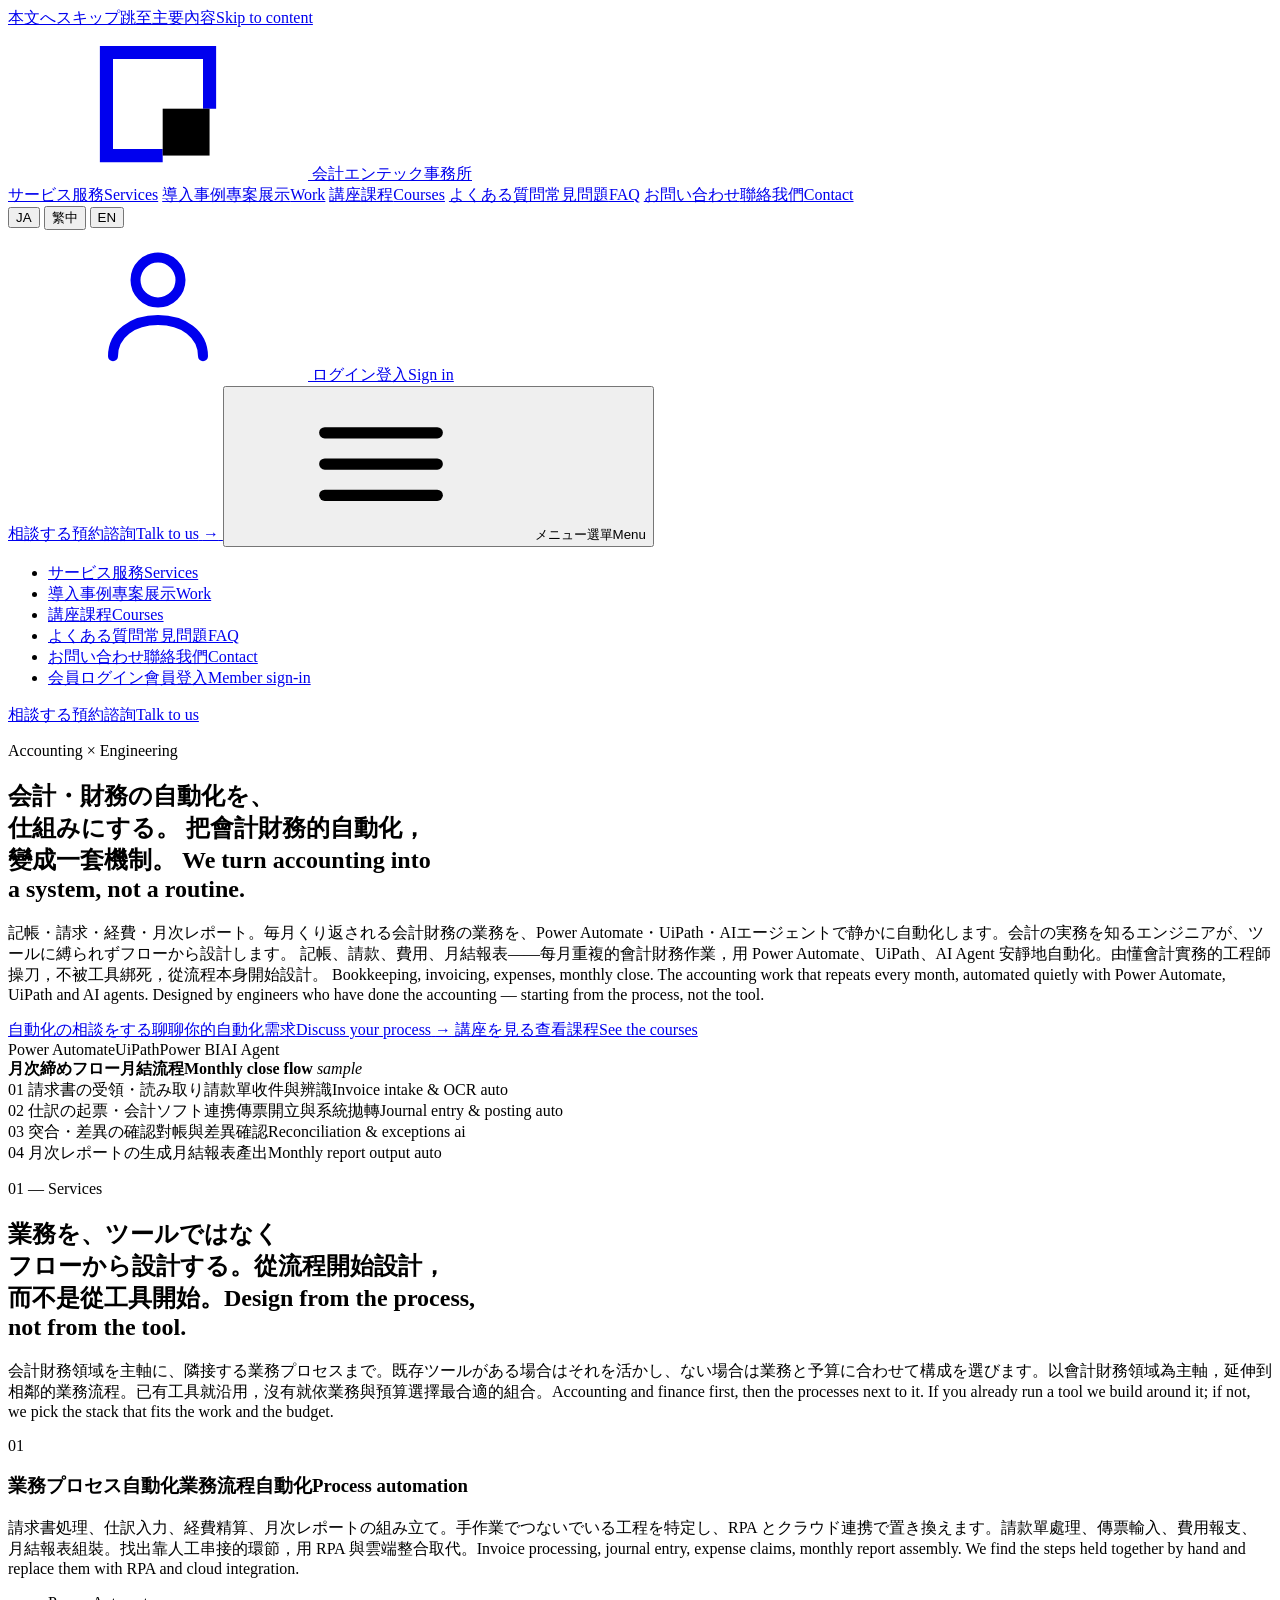
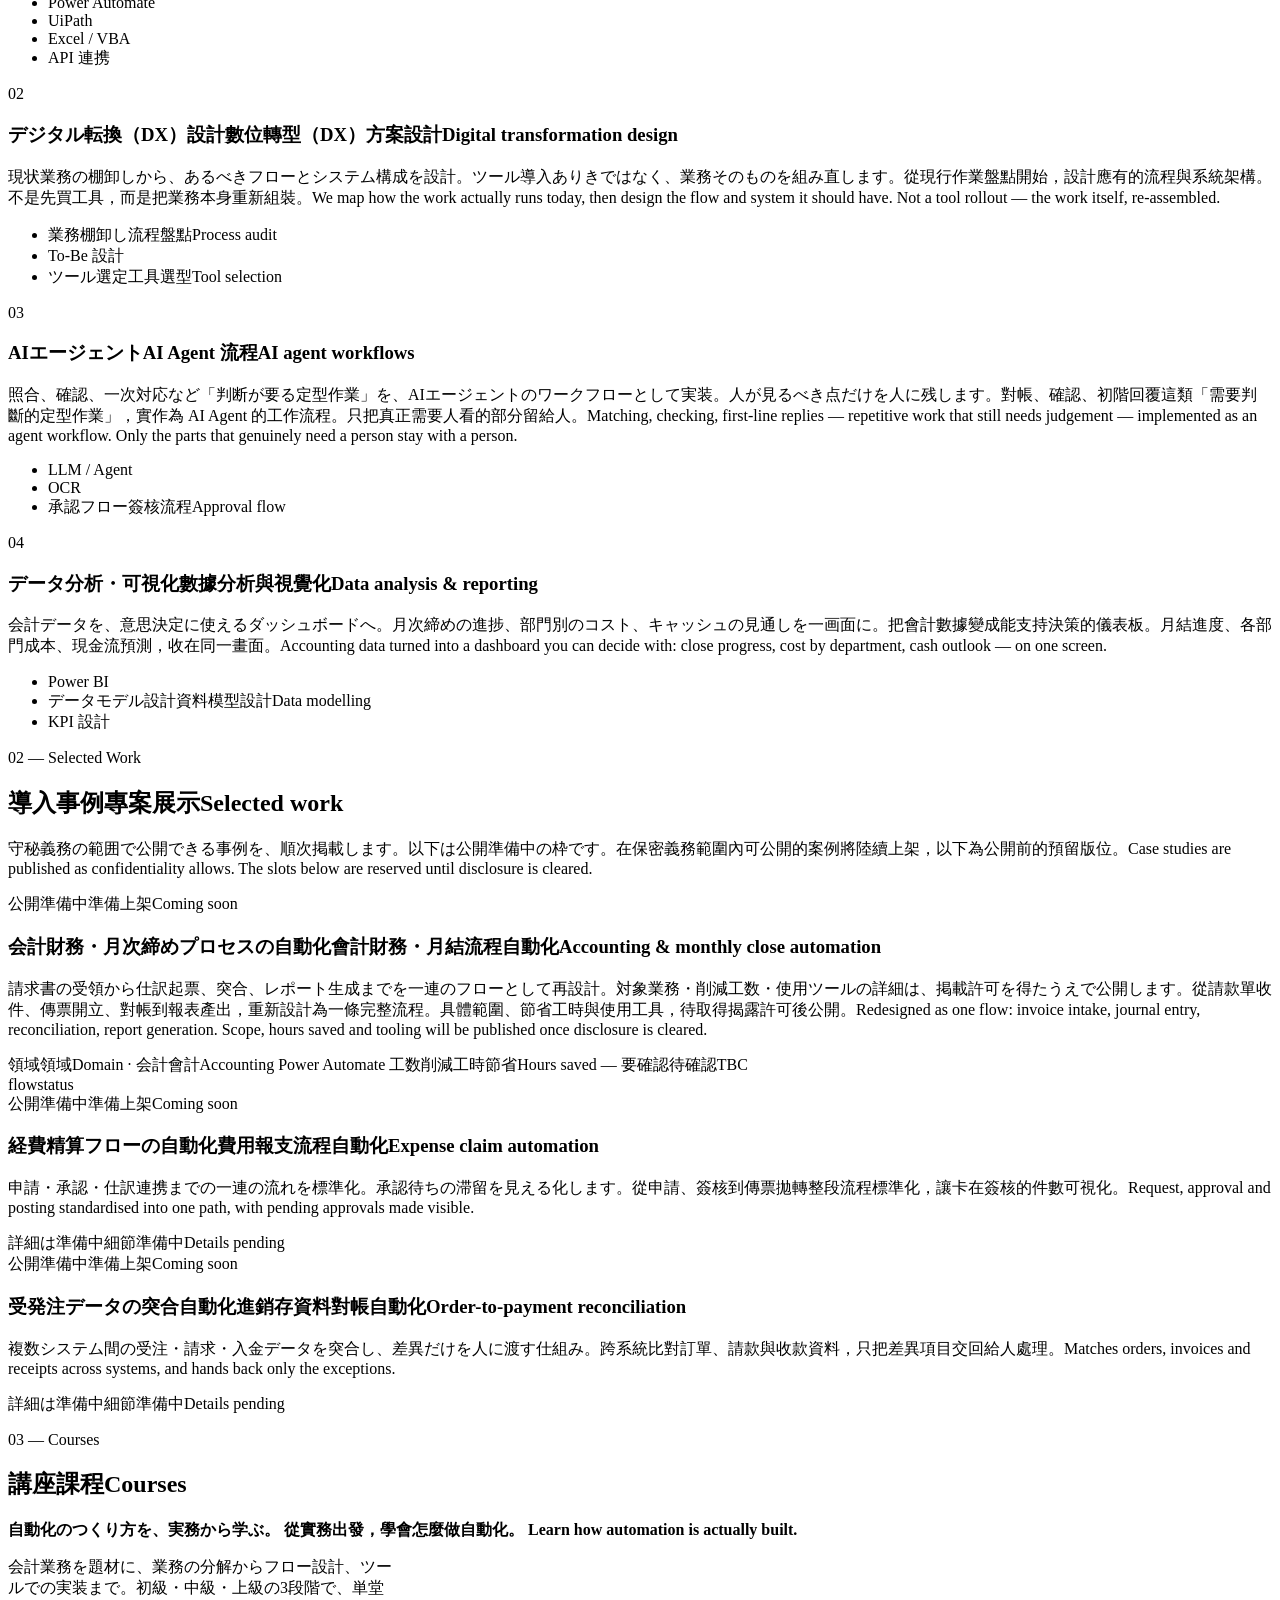
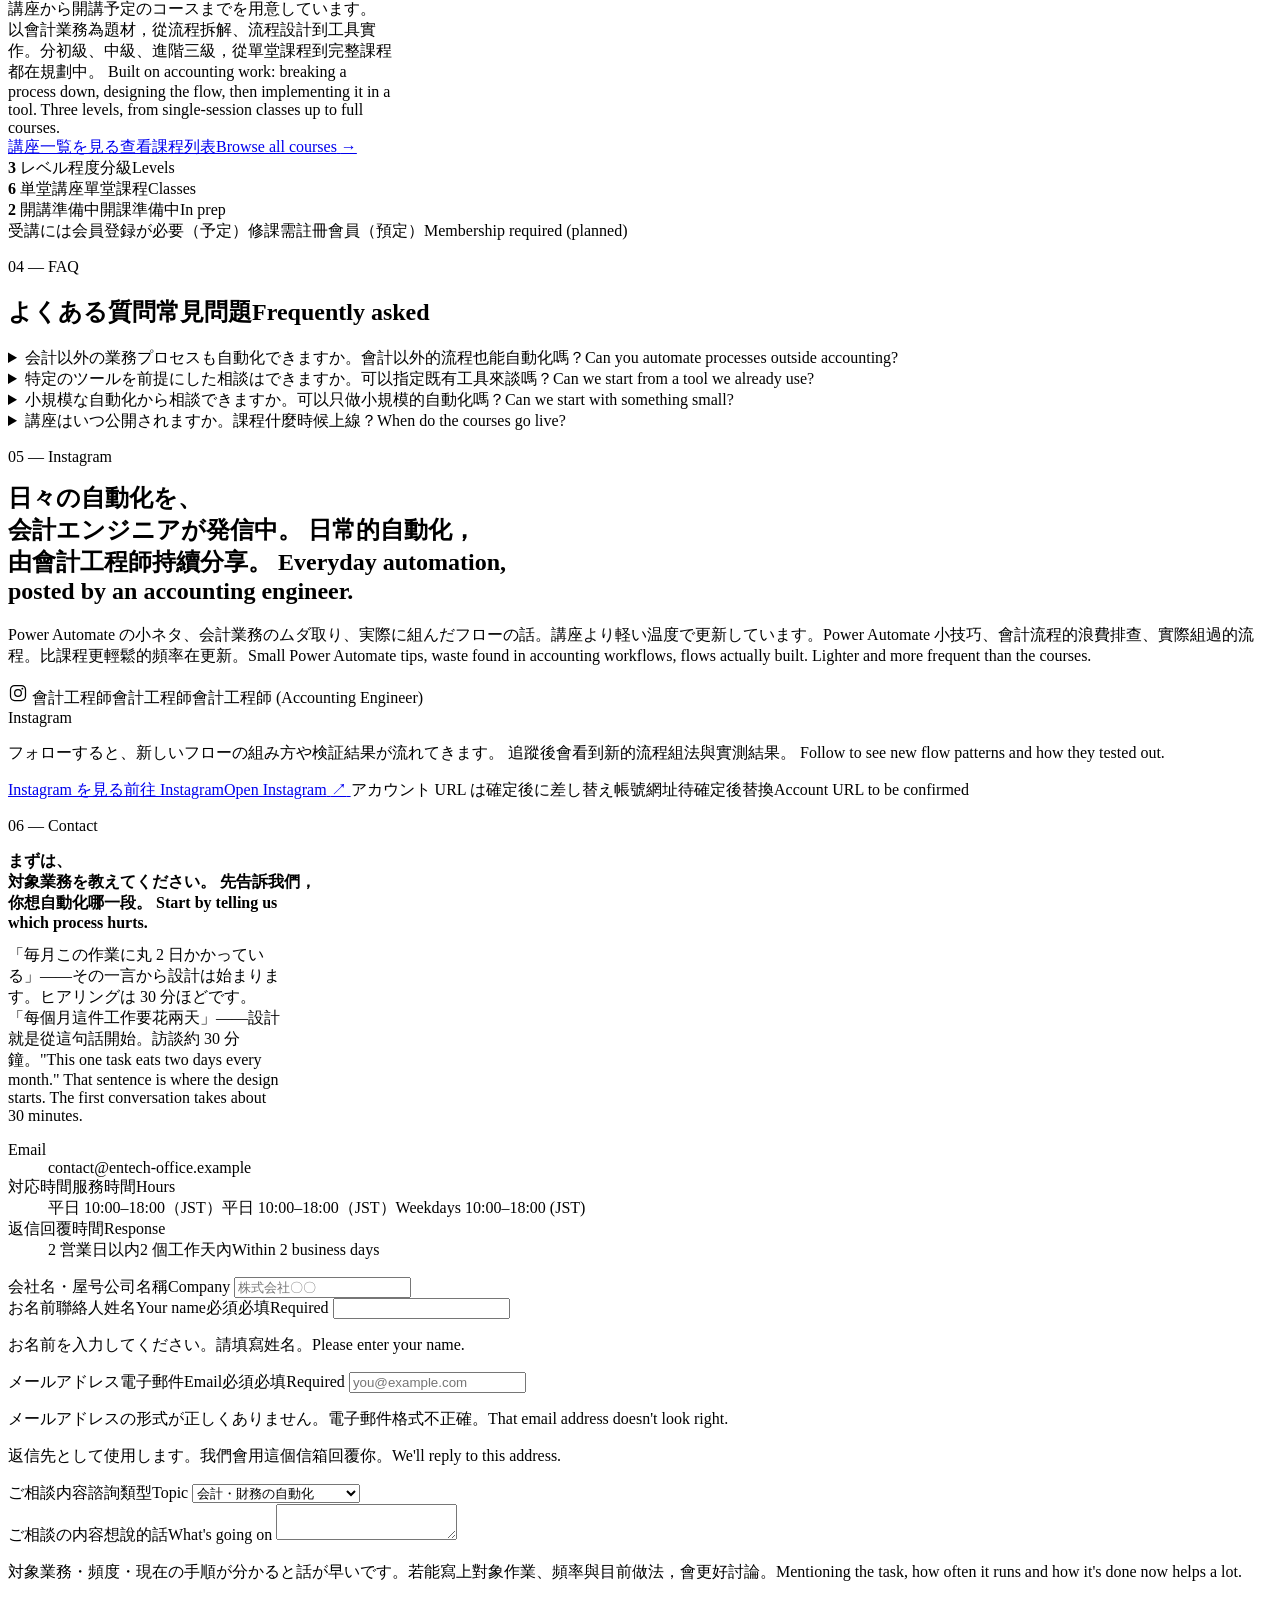
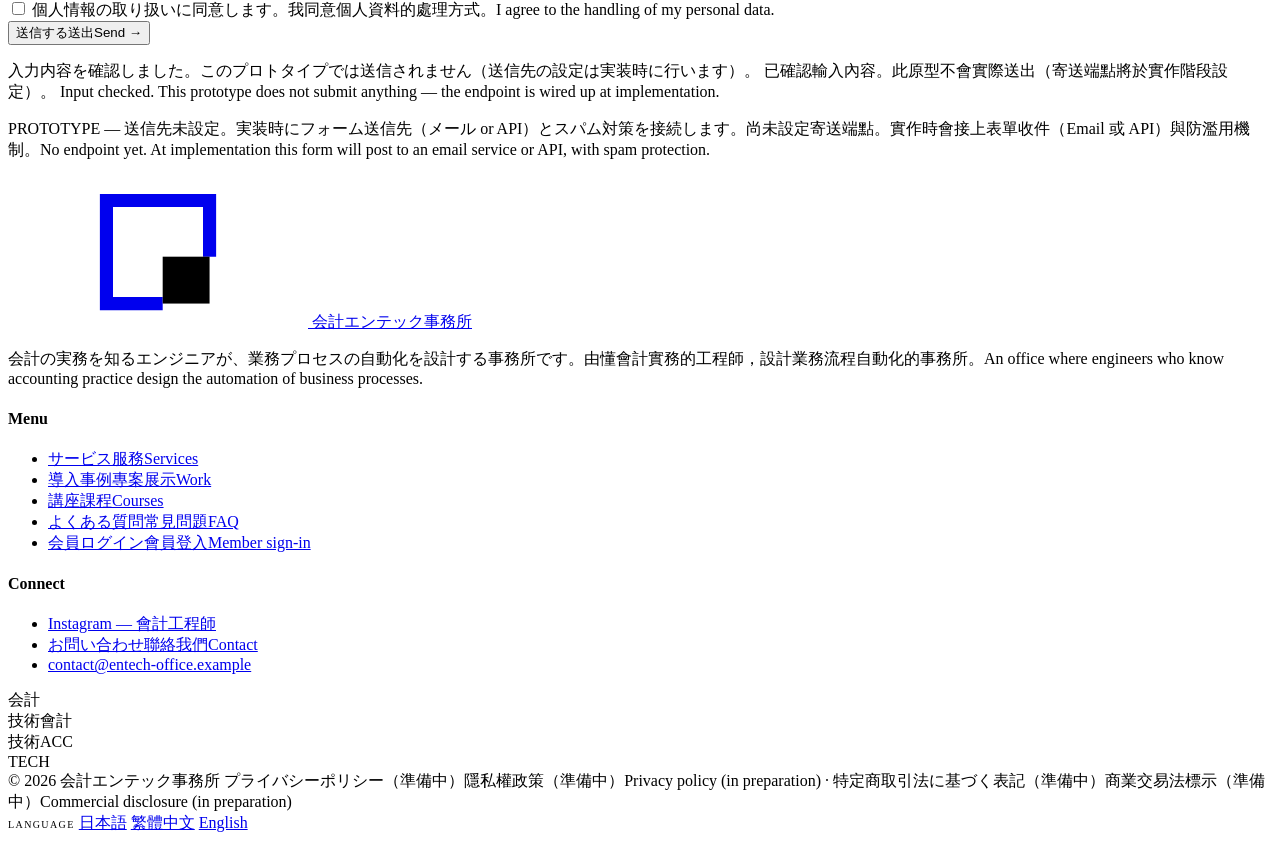
==== index.html @ 53d40daa "Publish initial site entry point" ====
<!DOCTYPE html>
<html lang="ja" data-lang="ja">
<head>
<meta charset="utf-8">
<meta name="viewport" content="width=device-width, initial-scale=1">
<title>会計エンテック事務所｜会計・財務業務の自動化とDX設計</title>
<meta name="description" content="会計エンテック事務所は、記帳・請求・経費・月次レポートなど会計財務業務の自動化を設計する事務所です。Power Automate・UiPath・AIエージェント・Power BI を用い、会計領域に限らず業務プロセスの自動化を設計・実装します。">
<meta name="keywords" content="会計自動化, 業務自動化, Power Automate, UiPath, Power BI, AIエージェント, DX, 会計エンテック事務所">
<meta name="author" content="会計エンテック事務所">
<meta name="robots" content="index, follow, max-image-preview:large">
<meta name="theme-color" content="#161A1D">
<link rel="canonical" href="https://entech-office.example/">
<link rel="alternate" hreflang="ja" href="https://entech-office.example/">
<link rel="alternate" hreflang="zh-Hant" href="https://entech-office.example/zh-tw/">
<link rel="alternate" hreflang="en" href="https://entech-office.example/en/">
<link rel="alternate" hreflang="x-default" href="https://entech-office.example/">
<link rel="icon" href="favicon.svg" type="image/svg+xml">
<!-- OGP: og:image（1200×630）は素材支給後に追加 -->
<meta property="og:type" content="website">
<meta property="og:site_name" content="会計エンテック事務所">
<meta property="og:locale" content="ja_JP">
<meta property="og:locale:alternate" content="zh_TW">
<meta property="og:locale:alternate" content="en_US">
<meta property="og:title" content="会計エンテック事務所｜会計・財務業務の自動化とDX設計">
<meta property="og:description" content="記帳・請求・経費・月次レポート。くり返される会計業務を、仕組みにする。会計の実務を知るエンジニアが設計する自動化事務所です。">
<meta property="og:url" content="https://entech-office.example/">
<meta name="twitter:card" content="summary_large_image">
<meta name="twitter:title" content="会計エンテック事務所｜会計・財務業務の自動化とDX設計">
<meta name="twitter:description" content="会計の実務を知るエンジニアが、業務プロセスの自動化を設計します。">

<link rel="preconnect" href="https://fonts.googleapis.com">
<link rel="preconnect" href="https://fonts.gstatic.com" crossorigin>
<link href="https://fonts.googleapis.com/css2?family=Noto+Sans+JP:wght@400;500;700&family=Noto+Serif+JP:wght@600;700&display=swap" rel="stylesheet">
<link rel="stylesheet" href="styles.css?v=1.3">

<script type="application/ld+json">
{
  "@context": "https://schema.org",
  "@graph": [
    {
      "@type": ["ProfessionalService", "AccountingService"],
      "@id": "https://entech-office.example/#organization",
      "name": "会計エンテック事務所",
      "alternateName": ["會計工程師", "Entech Office"],
      "url": "https://entech-office.example/",
      "logo": "https://entech-office.example/logos/logo-lockup-primary.svg",
      "image": "https://entech-office.example/logos/logo-lockup-primary.svg",
      "description": "会計・財務業務の自動化とデジタル転換（DX）を設計する事務所。Power Automate・UiPath・AIエージェント・Power BI を用い、会計領域に限らず業務プロセスの自動化を設計・実装する。",
      "slogan": "会計のしごとを、仕組みにする。",
      "areaServed": { "@type": "Country", "name": "Japan" },
      "knowsAbout": [
        "会計業務の自動化",
        "財務プロセス設計",
        "業務プロセス自動化（RPA）",
        "AIエージェント",
        "データ分析",
        "デジタル転換"
      ],
      "sameAs": ["https://www.instagram.com/"],
      "contactPoint": {
        "@type": "ContactPoint",
        "contactType": "sales",
        "email": "contact@entech-office.example",
        "availableLanguage": ["ja", "zh-Hant", "en"]
      },
      "hasOfferCatalog": {
        "@type": "OfferCatalog",
        "name": "サービス",
        "itemListElement": [
          { "@type": "Offer", "itemOffered": { "@type": "Service", "name": "業務プロセス自動化", "description": "Power Automate・UiPath などを用いた請求書処理・仕訳入力・経費精算・月次レポートの自動化。" } },
          { "@type": "Offer", "itemOffered": { "@type": "Service", "name": "デジタル転換（DX）設計", "description": "現状業務の棚卸しから、あるべきフローとシステム構成の設計。" } },
          { "@type": "Offer", "itemOffered": { "@type": "Service", "name": "AIエージェント導入", "description": "照合・確認・一次対応などの判断業務をAIエージェントのワークフローとして実装。" } },
          { "@type": "Offer", "itemOffered": { "@type": "Service", "name": "データ分析・可視化", "description": "Power BI などによる会計データのダッシュボード化と月次締めの見える化。" } }
        ]
      }
    },
    {
      "@type": "WebSite",
      "@id": "https://entech-office.example/#website",
      "url": "https://entech-office.example/",
      "name": "会計エンテック事務所",
      "inLanguage": "ja",
      "publisher": { "@id": "https://entech-office.example/#organization" }
    },
    {
      "@type": "FAQPage",
      "@id": "https://entech-office.example/#faq",
      "mainEntity": [
        {
          "@type": "Question",
          "name": "会計以外の業務プロセスも自動化できますか。",
          "acceptedAnswer": { "@type": "Answer", "text": "はい。会計財務領域を主軸にしていますが、受発注・人事・情報共有など他部門の業務プロセス自動化も承ります。現状フローの棚卸しから設計します。" }
        },
        {
          "@type": "Question",
          "name": "特定のツールを前提にした相談はできますか。",
          "acceptedAnswer": { "@type": "Answer", "text": "Power Automate、UiPath など既存ツールがある場合はそれを前提に設計します。ツールに縛られず、業務と予算に合わせて構成を選定します。" }
        },
        {
          "@type": "Question",
          "name": "小規模な自動化から相談できますか。",
          "acceptedAnswer": { "@type": "Answer", "text": "単一の定型作業の自動化からご相談いただけます。まずは対象業務と頻度、現状の手順をお知らせください。" }
        },
        {
          "@type": "Question",
          "name": "講座はいつ公開されますか。",
          "acceptedAnswer": { "@type": "Answer", "text": "現在準備中です。公開時期とプラットフォームが確定次第、本ページとInstagramにてご案内します。" }
        }
      ]
    }
  ]
}
</script>
</head>
<body data-page="home">

<a class="skip" href="#main"><span class="t" data-l="ja">本文へスキップ</span><span class="t" data-l="zh">跳至主要內容</span><span class="t" data-l="en">Skip to content</span></a>

<!-- ===== SVG symbols ===== -->
<svg width="0" height="0" style="position:absolute" aria-hidden="true" focusable="false">
  <!-- 枠（わく）— the decided mark. Frame = currentColor, square = --square-500.
       Frame and square must NEVER share one colour: at 16px the all-one-colour
       version measures 0% legible against paper and disappears entirely. -->
  <symbol id="mark" viewBox="0 0 32 32">
    <path d="M27 17V5H5V27H17" fill="none" stroke="currentColor" stroke-width="2.8"/>
    <rect x="17" y="17" width="10" height="10" fill="var(--square-500)"/>
  </symbol>
  <symbol id="ig" viewBox="0 0 24 24">
    <g fill="none" stroke="currentColor" stroke-width="1.5">
      <rect x="3" y="3" width="18" height="18" rx="5"/>
      <circle cx="12" cy="12" r="4"/>
      <circle cx="17.2" cy="6.8" r="1.1" fill="currentColor" stroke="none"/>
    </g>
  </symbol>
  <symbol id="user" viewBox="0 0 24 24">
    <g fill="none" stroke="currentColor" stroke-width="1.6" stroke-linecap="round">
      <circle cx="12" cy="8" r="3.6"/>
      <path d="M4.8 20.2c0-3.6 3.2-5.8 7.2-5.8s7.2 2.2 7.2 5.8"/>
    </g>
  </symbol>
  <symbol id="menu" viewBox="0 0 24 24">
    <g fill="none" stroke="currentColor" stroke-width="1.8" stroke-linecap="round">
      <path d="M3 7h18"/><path d="M3 12h18"/><path d="M3 17h18"/>
    </g>
  </symbol>
</svg>

<!-- ===== Header ===== -->
<header class="hdr">
  <div class="wrap hdr__in">
    <a class="brand" href="index.html" aria-label="会計エンテック事務所 ホーム">
      <svg class="brand__mark" aria-hidden="true"><use href="#mark"/></svg>
      <span class="brand__txt">会計エンテック事務所</span>
    </a>

    <nav class="nav" aria-label="メインナビゲーション">
      <a href="#services"><span class="t" data-l="ja">サービス</span><span class="t" data-l="zh">服務</span><span class="t" data-l="en">Services</span></a>
      <a href="#projects"><span class="t" data-l="ja">導入事例</span><span class="t" data-l="zh">專案展示</span><span class="t" data-l="en">Work</span></a>
      <a href="courses.html"><span class="t" data-l="ja">講座</span><span class="t" data-l="zh">課程</span><span class="t" data-l="en">Courses</span></a>
      <a href="#faq"><span class="t" data-l="ja">よくある質問</span><span class="t" data-l="zh">常見問題</span><span class="t" data-l="en">FAQ</span></a>
      <a href="#contact"><span class="t" data-l="ja">お問い合わせ</span><span class="t" data-l="zh">聯絡我們</span><span class="t" data-l="en">Contact</span></a>
    </nav>

    <div class="hdr__right">
      <div class="lang" role="group" aria-label="言語 / 語言 / Language">
        <button type="button" data-set-lang="ja" aria-pressed="true" lang="ja">JA</button>
        <button type="button" data-set-lang="zh" aria-pressed="false" lang="zh-Hant">繁中</button>
        <button type="button" data-set-lang="en" aria-pressed="false" lang="en">EN</button>
      </div>

      <!-- Member area: signed-out = sign in link, signed-in = account chip -->
      <div class="mbr">
        <a class="mbr__login" href="member.html#login" data-mbr-out>
          <svg aria-hidden="true"><use href="#user"/></svg>
          <span><span class="t" data-l="ja">ログイン</span><span class="t" data-l="zh">登入</span><span class="t" data-l="en">Sign in</span></span>
        </a>
        <a class="mbr__user" href="member.html#center" data-mbr-in hidden>
          <span class="mbr__ava" aria-hidden="true">KE</span>
          <span><span class="t" data-l="ja">マイページ</span><span class="t" data-l="zh">會員中心</span><span class="t" data-l="en">My page</span></span>
        </a>
      </div>

      <a class="btn btn--sm" href="#contact" style="display:none" data-desktop-cta>
        <span class="t" data-l="ja">相談する</span><span class="t" data-l="zh">預約諮詢</span><span class="t" data-l="en">Talk to us</span>
        <span class="btn__arrow" aria-hidden="true">→</span>
      </a>

      <button class="mnav-btn" type="button" data-mnav-toggle aria-expanded="false" aria-controls="mnav">
        <svg aria-hidden="true"><use href="#menu"/></svg>
        <span class="t" data-l="ja">メニュー</span><span class="t" data-l="zh">選單</span><span class="t" data-l="en">Menu</span>
      </button>
    </div>
  </div>

  <!-- Mobile navigation -->
  <div class="mnav" id="mnav" data-mnav data-open="0">
    <ul>
      <li><a href="#services"><span class="t" data-l="ja">サービス</span><span class="t" data-l="zh">服務</span><span class="t" data-l="en">Services</span></a></li>
      <li><a href="#projects"><span class="t" data-l="ja">導入事例</span><span class="t" data-l="zh">專案展示</span><span class="t" data-l="en">Work</span></a></li>
      <li><a href="courses.html"><span class="t" data-l="ja">講座</span><span class="t" data-l="zh">課程</span><span class="t" data-l="en">Courses</span></a></li>
      <li><a href="#faq"><span class="t" data-l="ja">よくある質問</span><span class="t" data-l="zh">常見問題</span><span class="t" data-l="en">FAQ</span></a></li>
      <li><a href="#contact"><span class="t" data-l="ja">お問い合わせ</span><span class="t" data-l="zh">聯絡我們</span><span class="t" data-l="en">Contact</span></a></li>
      <li><a href="member.html"><span class="t" data-l="ja">会員ログイン</span><span class="t" data-l="zh">會員登入</span><span class="t" data-l="en">Member sign-in</span></a></li>
    </ul>
    <div class="mnav__ft">
      <a class="btn btn--block" href="#contact">
        <span class="t" data-l="ja">相談する</span><span class="t" data-l="zh">預約諮詢</span><span class="t" data-l="en">Talk to us</span>
      </a>
    </div>
  </div>
</header>

<main id="main">

  <!-- ===== Hero ===== -->
  <section class="hero">
    <div class="wrap hero__grid">
      <div>
        <p class="eyebrow">Accounting × Engineering</p>
        <h1>
          <span class="t" data-l="ja">会計・財務の自動化を、<br><span class="u">仕組み</span>にする。</span>
          <span class="t" data-l="zh">把會計財務的自動化，<br>變成<span class="u">一套機制</span>。</span>
          <span class="t" data-l="en">We turn accounting into<br><span class="u">a system</span>, not a routine.</span>
        </h1>
        <p class="hero__lead">
          <span class="t" data-l="ja">記帳・請求・経費・月次レポート。毎月くり返される会計財務の業務を、Power Automate・UiPath・AIエージェントで静かに自動化します。会計の実務を知るエンジニアが、ツールに縛られずフローから設計します。</span>
          <span class="t" data-l="zh">記帳、請款、費用、月結報表——每月重複的會計財務作業，用 Power Automate、UiPath、AI Agent 安靜地自動化。由懂會計實務的工程師操刀，不被工具綁死，從流程本身開始設計。</span>
          <span class="t" data-l="en">Bookkeeping, invoicing, expenses, monthly close. The accounting work that repeats every month, automated quietly with Power Automate, UiPath and AI agents. Designed by engineers who have done the accounting — starting from the process, not the tool.</span>
        </p>
        <div class="hero__cta">
          <a class="btn" href="#contact">
            <span class="t" data-l="ja">自動化の相談をする</span><span class="t" data-l="zh">聊聊你的自動化需求</span><span class="t" data-l="en">Discuss your process</span>
            <span class="btn__arrow" aria-hidden="true">→</span>
          </a>
          <a class="btn btn--ghost" href="courses.html">
            <span class="t" data-l="ja">講座を見る</span><span class="t" data-l="zh">查看課程</span><span class="t" data-l="en">See the courses</span>
          </a>
        </div>
        <div class="hero__tools">
          <span>Power Automate</span><span>UiPath</span><span>Power BI</span><span>AI Agent</span>
        </div>
      </div>

      <div class="panel" role="img" aria-label="月次締めフローの例 / Monthly close flow sample / 月結流程範例">
        <div class="panel__hd">
          <b><span class="t" data-l="ja">月次締めフロー</span><span class="t" data-l="zh">月結流程</span><span class="t" data-l="en">Monthly close flow</span></b>
          <i>sample</i>
        </div>
        <div class="flow">
          <div class="flow__row">
            <span class="flow__n">01</span>
            <span>
              <span class="flow__lb"><span class="t" data-l="ja">請求書の受領・読み取り</span><span class="t" data-l="zh">請款單收件與辨識</span><span class="t" data-l="en">Invoice intake &amp; OCR</span></span>
              <span class="flow__bar"><i style="--w:92%"></i></span>
            </span>
            <span class="flow__tag">auto</span>
          </div>
          <div class="flow__row">
            <span class="flow__n">02</span>
            <span>
              <span class="flow__lb"><span class="t" data-l="ja">仕訳の起票・会計ソフト連携</span><span class="t" data-l="zh">傳票開立與系統拋轉</span><span class="t" data-l="en">Journal entry &amp; posting</span></span>
              <span class="flow__bar"><i style="--w:86%"></i></span>
            </span>
            <span class="flow__tag">auto</span>
          </div>
          <div class="flow__row">
            <span class="flow__n">03</span>
            <span>
              <span class="flow__lb"><span class="t" data-l="ja">突合・差異の確認</span><span class="t" data-l="zh">對帳與差異確認</span><span class="t" data-l="en">Reconciliation &amp; exceptions</span></span>
              <span class="flow__bar"><i style="--w:64%"></i></span>
            </span>
            <span class="flow__tag flow__tag--ai">ai</span>
          </div>
          <div class="flow__row">
            <span class="flow__n">04</span>
            <span>
              <span class="flow__lb"><span class="t" data-l="ja">月次レポートの生成</span><span class="t" data-l="zh">月結報表產出</span><span class="t" data-l="en">Monthly report output</span></span>
              <span class="flow__bar"><i style="--w:95%"></i></span>
            </span>
            <span class="flow__tag">auto</span>
          </div>
        </div>
      </div>
    </div>
  </section>

  <!-- ===== Services ===== -->
  <section class="sec" id="services" aria-labelledby="h-services">
    <div class="wrap">
      <div class="sec-head">
        <p class="eyebrow">01 — Services</p>
        <h2 id="h-services"><span class="t" data-l="ja">業務を、ツールではなく<br>フローから設計する。</span><span class="t" data-l="zh">從流程開始設計，<br>而不是從工具開始。</span><span class="t" data-l="en">Design from the process,<br>not from the tool.</span></h2>
        <p><span class="t" data-l="ja">会計財務領域を主軸に、隣接する業務プロセスまで。既存ツールがある場合はそれを活かし、ない場合は業務と予算に合わせて構成を選びます。</span><span class="t" data-l="zh">以會計財務領域為主軸，延伸到相鄰的業務流程。已有工具就沿用，沒有就依業務與預算選擇最合適的組合。</span><span class="t" data-l="en">Accounting and finance first, then the processes next to it. If you already run a tool we build around it; if not, we pick the stack that fits the work and the budget.</span></p>
      </div>

      <div class="svc">
        <article class="svc__row">
          <p class="svc__no">01</p>
          <div class="svc__body">
            <h3><span class="t" data-l="ja">業務プロセス自動化</span><span class="t" data-l="zh">業務流程自動化</span><span class="t" data-l="en">Process automation</span></h3>
            <p><span class="t" data-l="ja">請求書処理、仕訳入力、経費精算、月次レポートの組み立て。手作業でつないでいる工程を特定し、RPA とクラウド連携で置き換えます。</span><span class="t" data-l="zh">請款單處理、傳票輸入、費用報支、月結報表組裝。找出靠人工串接的環節，用 RPA 與雲端整合取代。</span><span class="t" data-l="en">Invoice processing, journal entry, expense claims, monthly report assembly. We find the steps held together by hand and replace them with RPA and cloud integration.</span></p>
            <ul class="tags">
              <li class="tag">Power Automate</li><li class="tag">UiPath</li><li class="tag">Excel / VBA</li><li class="tag">API 連携</li>
            </ul>
          </div>
        </article>

        <article class="svc__row">
          <p class="svc__no">02</p>
          <div class="svc__body">
            <h3><span class="t" data-l="ja">デジタル転換（DX）設計</span><span class="t" data-l="zh">數位轉型（DX）方案設計</span><span class="t" data-l="en">Digital transformation design</span></h3>
            <p><span class="t" data-l="ja">現状業務の棚卸しから、あるべきフローとシステム構成を設計。ツール導入ありきではなく、業務そのものを組み直します。</span><span class="t" data-l="zh">從現行作業盤點開始，設計應有的流程與系統架構。不是先買工具，而是把業務本身重新組裝。</span><span class="t" data-l="en">We map how the work actually runs today, then design the flow and system it should have. Not a tool rollout — the work itself, re-assembled.</span></p>
            <ul class="tags">
              <li class="tag"><span class="t" data-l="ja">業務棚卸し</span><span class="t" data-l="zh">流程盤點</span><span class="t" data-l="en">Process audit</span></li>
              <li class="tag">To-Be 設計</li>
              <li class="tag"><span class="t" data-l="ja">ツール選定</span><span class="t" data-l="zh">工具選型</span><span class="t" data-l="en">Tool selection</span></li>
            </ul>
          </div>
        </article>

        <article class="svc__row">
          <p class="svc__no">03</p>
          <div class="svc__body">
            <h3><span class="t" data-l="ja">AIエージェント</span><span class="t" data-l="zh">AI Agent 流程</span><span class="t" data-l="en">AI agent workflows</span></h3>
            <p><span class="t" data-l="ja">照合、確認、一次対応など「判断が要る定型作業」を、AIエージェントのワークフローとして実装。人が見るべき点だけを人に残します。</span><span class="t" data-l="zh">對帳、確認、初階回覆這類「需要判斷的定型作業」，實作為 AI Agent 的工作流程。只把真正需要人看的部分留給人。</span><span class="t" data-l="en">Matching, checking, first-line replies — repetitive work that still needs judgement — implemented as an agent workflow. Only the parts that genuinely need a person stay with a person.</span></p>
            <ul class="tags">
              <li class="tag">LLM / Agent</li><li class="tag">OCR</li>
              <li class="tag"><span class="t" data-l="ja">承認フロー</span><span class="t" data-l="zh">簽核流程</span><span class="t" data-l="en">Approval flow</span></li>
            </ul>
          </div>
        </article>

        <article class="svc__row">
          <p class="svc__no">04</p>
          <div class="svc__body">
            <h3><span class="t" data-l="ja">データ分析・可視化</span><span class="t" data-l="zh">數據分析與視覺化</span><span class="t" data-l="en">Data analysis &amp; reporting</span></h3>
            <p><span class="t" data-l="ja">会計データを、意思決定に使えるダッシュボードへ。月次締めの進捗、部門別のコスト、キャッシュの見通しを一画面に。</span><span class="t" data-l="zh">把會計數據變成能支持決策的儀表板。月結進度、各部門成本、現金流預測，收在同一畫面。</span><span class="t" data-l="en">Accounting data turned into a dashboard you can decide with: close progress, cost by department, cash outlook — on one screen.</span></p>
            <ul class="tags">
              <li class="tag">Power BI</li>
              <li class="tag"><span class="t" data-l="ja">データモデル設計</span><span class="t" data-l="zh">資料模型設計</span><span class="t" data-l="en">Data modelling</span></li>
              <li class="tag">KPI 設計</li>
            </ul>
          </div>
        </article>
      </div>
    </div>
  </section>

  <!-- ===== Projects ===== -->
  <section class="sec" id="projects" aria-labelledby="h-projects">
    <div class="wrap">
      <div class="sec-head">
        <p class="eyebrow">02 — Selected Work</p>
        <h2 id="h-projects"><span class="t" data-l="ja">導入事例</span><span class="t" data-l="zh">專案展示</span><span class="t" data-l="en">Selected work</span></h2>
        <p><span class="t" data-l="ja">守秘義務の範囲で公開できる事例を、順次掲載します。以下は公開準備中の枠です。</span><span class="t" data-l="zh">在保密義務範圍內可公開的案例將陸續上架，以下為公開前的預留版位。</span><span class="t" data-l="en">Case studies are published as confidentiality allows. The slots below are reserved until disclosure is cleared.</span></p>
      </div>

      <article class="feat">
        <div class="feat__txt">
          <span class="badge-prep"><span class="t" data-l="ja">公開準備中</span><span class="t" data-l="zh">準備上架</span><span class="t" data-l="en">Coming soon</span></span>
          <h3><span class="t" data-l="ja">会計財務・月次締めプロセスの自動化</span><span class="t" data-l="zh">會計財務・月結流程自動化</span><span class="t" data-l="en">Accounting &amp; monthly close automation</span></h3>
          <p><span class="t" data-l="ja">請求書の受領から仕訳起票、突合、レポート生成までを一連のフローとして再設計。対象業務・削減工数・使用ツールの詳細は、掲載許可を得たうえで公開します。</span><span class="t" data-l="zh">從請款單收件、傳票開立、對帳到報表產出，重新設計為一條完整流程。具體範圍、節省工時與使用工具，待取得揭露許可後公開。</span><span class="t" data-l="en">Redesigned as one flow: invoice intake, journal entry, reconciliation, report generation. Scope, hours saved and tooling will be published once disclosure is cleared.</span></p>
          <div class="tags" style="margin-top:var(--sp-6)">
            <span class="tag"><span class="t" data-l="ja">領域</span><span class="t" data-l="zh">領域</span><span class="t" data-l="en">Domain</span> · <span class="t" data-l="ja">会計</span><span class="t" data-l="zh">會計</span><span class="t" data-l="en">Accounting</span></span>
            <span class="tag">Power Automate</span>
            <span class="tag"><span class="t" data-l="ja">工数削減</span><span class="t" data-l="zh">工時節省</span><span class="t" data-l="en">Hours saved</span> — <span class="t" data-l="ja">要確認</span><span class="t" data-l="zh">待確認</span><span class="t" data-l="en">TBC</span></span>
          </div>
        </div>
        <div class="feat__vis" aria-hidden="true">
          <div class="ledger">
            <div class="ledger__hd"><span>flow</span><span>status</span></div>
            <div class="ledger__ln"><i></i><i></i></div>
            <div class="ledger__ln"><i></i><i></i></div>
            <div class="ledger__ln ledger__ln--ai"><i></i><i></i></div>
            <div class="ledger__ln"><i></i><i></i></div>
            <div class="ledger__ln"><i></i><i></i></div>
            <div class="ledger__ln"><i></i><i></i></div>
          </div>
        </div>
      </article>

      <div class="cards">
        <article class="card">
          <span class="badge-prep"><span class="t" data-l="ja">公開準備中</span><span class="t" data-l="zh">準備上架</span><span class="t" data-l="en">Coming soon</span></span>
          <h3><span class="t" data-l="ja">経費精算フローの自動化</span><span class="t" data-l="zh">費用報支流程自動化</span><span class="t" data-l="en">Expense claim automation</span></h3>
          <p><span class="t" data-l="ja">申請・承認・仕訳連携までの一連の流れを標準化。承認待ちの滞留を見える化します。</span><span class="t" data-l="zh">從申請、簽核到傳票拋轉整段流程標準化，讓卡在簽核的件數可視化。</span><span class="t" data-l="en">Request, approval and posting standardised into one path, with pending approvals made visible.</span></p>
          <div class="card__ft">
            <span class="note"><span class="t" data-l="ja">詳細は準備中</span><span class="t" data-l="zh">細節準備中</span><span class="t" data-l="en">Details pending</span></span>
          </div>
        </article>
        <article class="card">
          <span class="badge-prep"><span class="t" data-l="ja">公開準備中</span><span class="t" data-l="zh">準備上架</span><span class="t" data-l="en">Coming soon</span></span>
          <h3><span class="t" data-l="ja">受発注データの突合自動化</span><span class="t" data-l="zh">進銷存資料對帳自動化</span><span class="t" data-l="en">Order-to-payment reconciliation</span></h3>
          <p><span class="t" data-l="ja">複数システム間の受注・請求・入金データを突合し、差異だけを人に渡す仕組み。</span><span class="t" data-l="zh">跨系統比對訂單、請款與收款資料，只把差異項目交回給人處理。</span><span class="t" data-l="en">Matches orders, invoices and receipts across systems, and hands back only the exceptions.</span></p>
          <div class="card__ft">
            <span class="note"><span class="t" data-l="ja">詳細は準備中</span><span class="t" data-l="zh">細節準備中</span><span class="t" data-l="en">Details pending</span></span>
          </div>
        </article>
      </div>
    </div>
  </section>

  <!-- ===== Courses teaser → courses.html ===== -->
  <section class="sec sec--tight sec--tint" id="courses" aria-labelledby="h-courses">
    <div class="wrap">
      <div class="sec-head">
        <p class="eyebrow">03 — Courses</p>
        <h2 id="h-courses"><span class="t" data-l="ja">講座</span><span class="t" data-l="zh">課程</span><span class="t" data-l="en">Courses</span></h2>
      </div>

      <div class="courses-teaser">
        <div>
          <h3 style="font-size:var(--fs-lg);margin-bottom:var(--sp-3)">
            <span class="t" data-l="ja">自動化のつくり方を、実務から学ぶ。</span>
            <span class="t" data-l="zh">從實務出發，學會怎麼做自動化。</span>
            <span class="t" data-l="en">Learn how automation is actually built.</span>
          </h3>
          <p style="max-width:48ch;margin-bottom:var(--sp-4)">
            <span class="t" data-l="ja">会計業務を題材に、業務の分解からフロー設計、ツールでの実装まで。初級・中級・上級の3段階で、単堂講座から開講予定のコースまでを用意しています。</span>
            <span class="t" data-l="zh">以會計業務為題材，從流程拆解、流程設計到工具實作。分初級、中級、進階三級，從單堂課程到完整課程都在規劃中。</span>
            <span class="t" data-l="en">Built on accounting work: breaking a process down, designing the flow, then implementing it in a tool. Three levels, from single-session classes up to full courses.</span>
          </p>
          <div class="hero__cta" style="margin-top:0">
            <a class="btn" href="courses.html">
              <span class="t" data-l="ja">講座一覧を見る</span><span class="t" data-l="zh">查看課程列表</span><span class="t" data-l="en">Browse all courses</span>
              <span class="btn__arrow" aria-hidden="true">→</span>
            </a>
          </div>
        </div>

        <div>
          <div class="ct-stats">
            <div class="ct-stat">
              <b>3</b>
              <span><span class="t" data-l="ja">レベル</span><span class="t" data-l="zh">程度分級</span><span class="t" data-l="en">Levels</span></span>
            </div>
            <div class="ct-stat">
              <b>6</b>
              <span><span class="t" data-l="ja">単堂講座</span><span class="t" data-l="zh">單堂課程</span><span class="t" data-l="en">Classes</span></span>
            </div>
            <div class="ct-stat">
              <b>2</b>
              <span><span class="t" data-l="ja">開講準備中</span><span class="t" data-l="zh">開課準備中</span><span class="t" data-l="en">In prep</span></span>
            </div>
          </div>
          <div class="anno-l" style="margin-top:var(--sp-4)">
            <span class="src src--proto"><span class="t" data-l="ja">受講には会員登録が必要（予定）</span><span class="t" data-l="zh">修課需註冊會員（預定）</span><span class="t" data-l="en">Membership required (planned)</span></span>
          </div>
        </div>
      </div>
    </div>
  </section>

  <!-- ===== FAQ ===== -->
  <section class="sec sec--tight" id="faq" aria-labelledby="h-faq">
    <div class="wrap">
      <div class="sec-head">
        <p class="eyebrow">04 — FAQ</p>
        <h2 id="h-faq"><span class="t" data-l="ja">よくある質問</span><span class="t" data-l="zh">常見問題</span><span class="t" data-l="en">Frequently asked</span></h2>
      </div>
      <div class="faq">
        <details>
          <summary><span class="t" data-l="ja">会計以外の業務プロセスも自動化できますか。</span><span class="t" data-l="zh">會計以外的流程也能自動化嗎？</span><span class="t" data-l="en">Can you automate processes outside accounting?</span></summary>
          <p><span class="t" data-l="ja">はい。会計財務領域を主軸にしていますが、受発注・人事・情報共有など他部門の業務プロセス自動化も承ります。現状フローの棚卸しから設計します。</span><span class="t" data-l="zh">可以。我們以會計財務為主軸，也承接進銷存、人資、資訊分享等其他部門的流程自動化，並從現行流程盤點開始設計。</span><span class="t" data-l="en">Yes. Accounting and finance is the core, but we also take on order management, HR and internal information flows. We start by mapping how the process runs today.</span></p>
        </details>
        <details>
          <summary><span class="t" data-l="ja">特定のツールを前提にした相談はできますか。</span><span class="t" data-l="zh">可以指定既有工具來談嗎？</span><span class="t" data-l="en">Can we start from a tool we already use?</span></summary>
          <p><span class="t" data-l="ja">Power Automate、UiPath など既存ツールがある場合はそれを前提に設計します。ツールに縛られず、業務と予算に合わせて構成を選定します。</span><span class="t" data-l="zh">若已有 Power Automate、UiPath 等工具，會以既有環境為前提設計；我們不被特定工具綁定，會依業務與預算選擇組合。</span><span class="t" data-l="en">If you already run Power Automate or UiPath, we design around it. We are not tied to a vendor and will choose the combination that fits the work and the budget.</span></p>
        </details>
        <details>
          <summary><span class="t" data-l="ja">小規模な自動化から相談できますか。</span><span class="t" data-l="zh">可以只做小規模的自動化嗎？</span><span class="t" data-l="en">Can we start with something small?</span></summary>
          <p><span class="t" data-l="ja">単一の定型作業の自動化からご相談いただけます。まずは対象業務と頻度、現状の手順をお知らせください。</span><span class="t" data-l="zh">可以，從單一定型作業的自動化開始談。請先告訴我們對象作業、發生頻率與目前的做法。</span><span class="t" data-l="en">Yes — a single repetitive task is a fine starting point. Tell us the task, how often it runs and how it is done today.</span></p>
        </details>
        <details>
          <summary><span class="t" data-l="ja">講座はいつ公開されますか。</span><span class="t" data-l="zh">課程什麼時候上線？</span><span class="t" data-l="en">When do the courses go live?</span></summary>
          <p><span class="t" data-l="ja">現在準備中です。公開時期とプラットフォームが確定次第、本ページと Instagram にてご案内します。</span><span class="t" data-l="zh">目前籌備中。時間與平台上架方式確定後，會在本頁與 Instagram 公告。</span><span class="t" data-l="en">In preparation. We will announce the dates and platform here and on Instagram as soon as they are fixed.</span></p>
        </details>
      </div>
    </div>
  </section>

  <!-- ===== Instagram ===== -->
  <section class="sec sec--dark" aria-labelledby="h-ig">
    <div class="wrap ig">
      <div>
        <p class="eyebrow" style="color:var(--ink-500)">05 — Instagram</p>
        <h2 id="h-ig" style="margin-top:var(--sp-4)">
          <span class="t" data-l="ja">日々の自動化を、<br>会計エンジニアが発信中。</span>
          <span class="t" data-l="zh">日常的自動化，<br>由會計工程師持續分享。</span>
          <span class="t" data-l="en">Everyday automation,<br>posted by an accounting engineer.</span>
        </h2>
        <p style="margin-top:var(--sp-6)"><span class="t" data-l="ja">Power Automate の小ネタ、会計業務のムダ取り、実際に組んだフローの話。講座より軽い温度で更新しています。</span><span class="t" data-l="zh">Power Automate 小技巧、會計流程的浪費排查、實際組過的流程。比課程更輕鬆的頻率在更新。</span><span class="t" data-l="en">Small Power Automate tips, waste found in accounting workflows, flows actually built. Lighter and more frequent than the courses.</span></p>
      </div>
      <div class="ig__card">
        <div class="ig__row">
          <span class="ig__avatar" aria-hidden="true"><svg width="20" height="20"><use href="#ig"/></svg></span>
          <span>
            <span class="ig__name"><span class="t" data-l="ja">會計工程師</span><span class="t" data-l="zh">會計工程師</span><span class="t" data-l="en">會計工程師 (Accounting Engineer)</span></span><br>
            <span class="ig__handle">Instagram</span>
          </span>
        </div>
        <p style="font-size:var(--fs-sm);color:var(--ink-400)">
          <span class="t" data-l="ja">フォローすると、新しいフローの組み方や検証結果が流れてきます。</span>
          <span class="t" data-l="zh">追蹤後會看到新的流程組法與實測結果。</span>
          <span class="t" data-l="en">Follow to see new flow patterns and how they tested out.</span>
        </p>
        <a class="btn btn--light" href="https://www.instagram.com/" target="_blank" rel="noopener noreferrer">
          <span class="t" data-l="ja">Instagram を見る</span><span class="t" data-l="zh">前往 Instagram</span><span class="t" data-l="en">Open Instagram</span>
          <span class="btn__arrow" aria-hidden="true">↗</span>
        </a>
        <span class="note"><span class="t" data-l="ja">アカウント URL は確定後に差し替え</span><span class="t" data-l="zh">帳號網址待確定後替換</span><span class="t" data-l="en">Account URL to be confirmed</span></span>
      </div>
    </div>
  </section>

  <!-- ===== Contact ===== -->
  <section class="sec" id="contact" aria-labelledby="h-contact">
    <div class="wrap contact">
      <div>
        <p class="eyebrow">06 — Contact</p>
        <h2 id="h-contact" style="font-size:var(--fs-2xl);margin-top:var(--sp-4)">
          <span class="t" data-l="ja">まずは、<br>対象業務を教えてください。</span>
          <span class="t" data-l="zh">先告訴我們，<br>你想自動化哪一段。</span>
          <span class="t" data-l="en">Start by telling us<br>which process hurts.</span>
        </h2>
        <p style="margin-top:var(--sp-4);max-width:34ch"><span class="t" data-l="ja">「毎月この作業に丸 2 日かかっている」——その一言から設計は始まります。ヒアリングは 30 分ほどです。</span><span class="t" data-l="zh">「每個月這件工作要花兩天」——設計就是從這句話開始。訪談約 30 分鐘。</span><span class="t" data-l="en">"This one task eats two days every month." That sentence is where the design starts. The first conversation takes about 30 minutes.</span></p>

        <dl class="contact__meta">
          <div>
            <dt>Email</dt>
            <dd>contact@entech-office.example</dd>
          </div>
          <div>
            <dt><span class="t" data-l="ja">対応時間</span><span class="t" data-l="zh">服務時間</span><span class="t" data-l="en">Hours</span></dt>
            <dd><span class="t" data-l="ja">平日 10:00–18:00（JST）</span><span class="t" data-l="zh">平日 10:00–18:00（JST）</span><span class="t" data-l="en">Weekdays 10:00–18:00 (JST)</span></dd>
          </div>
          <div>
            <dt><span class="t" data-l="ja">返信</span><span class="t" data-l="zh">回覆時間</span><span class="t" data-l="en">Response</span></dt>
            <dd><span class="t" data-l="ja">2 営業日以内</span><span class="t" data-l="zh">2 個工作天內</span><span class="t" data-l="en">Within 2 business days</span></dd>
          </div>
        </dl>
      </div>

      <form id="contact-form" data-proto-form novalidate>
        <div class="field">
          <label for="f-co"><span class="t" data-l="ja">会社名・屋号</span><span class="t" data-l="zh">公司名稱</span><span class="t" data-l="en">Company</span></label>
          <input id="f-co" name="company" type="text" autocomplete="organization" data-ph-ja="株式会社〇〇" data-ph-zh="〇〇股份有限公司" data-ph-en="Acme Inc." placeholder="株式会社〇〇">
        </div>
        <div class="field">
          <label for="f-nm"><span class="t" data-l="ja">お名前</span><span class="t" data-l="zh">聯絡人姓名</span><span class="t" data-l="en">Your name</span><span class="req"><span class="t" data-l="ja">必須</span><span class="t" data-l="zh">必填</span><span class="t" data-l="en">Required</span></span></label>
          <input id="f-nm" name="name" type="text" autocomplete="name" required>
          <p class="field__err" data-field-err><span class="t" data-l="ja">お名前を入力してください。</span><span class="t" data-l="zh">請填寫姓名。</span><span class="t" data-l="en">Please enter your name.</span></p>
        </div>
        <div class="field">
          <label for="f-em"><span class="t" data-l="ja">メールアドレス</span><span class="t" data-l="zh">電子郵件</span><span class="t" data-l="en">Email</span><span class="req"><span class="t" data-l="ja">必須</span><span class="t" data-l="zh">必填</span><span class="t" data-l="en">Required</span></span></label>
          <input id="f-em" name="email" type="email" autocomplete="email" required placeholder="you@example.com">
          <p class="field__err" data-field-err><span class="t" data-l="ja">メールアドレスの形式が正しくありません。</span><span class="t" data-l="zh">電子郵件格式不正確。</span><span class="t" data-l="en">That email address doesn't look right.</span></p>
          <p class="field__hint"><span class="t" data-l="ja">返信先として使用します。</span><span class="t" data-l="zh">我們會用這個信箱回覆你。</span><span class="t" data-l="en">We'll reply to this address.</span></p>
        </div>
        <div class="field">
          <label for="f-tp"><span class="t" data-l="ja">ご相談内容</span><span class="t" data-l="zh">諮詢類型</span><span class="t" data-l="en">Topic</span></label>
          <select id="f-tp" name="topic">
            <option value="accounting" data-ja="会計・財務の自動化" data-zh="會計財務自動化" data-en="Accounting automation">会計・財務の自動化</option>
            <option value="dx" data-ja="DX・業務設計" data-zh="DX 與流程設計" data-en="DX / process design">DX・業務設計</option>
            <option value="ai" data-ja="AIエージェント" data-zh="AI Agent" data-en="AI agents">AIエージェント</option>
            <option value="bi" data-ja="データ分析（Power BI）" data-zh="數據分析（Power BI）" data-en="Data analysis (Power BI)">データ分析（Power BI）</option>
            <option value="course" data-ja="講座について" data-zh="課程相關" data-en="Courses">講座について</option>
            <option value="other" data-ja="その他" data-zh="其他" data-en="Something else">その他</option>
          </select>
        </div>
        <div class="field">
          <label for="f-ms"><span class="t" data-l="ja">ご相談の内容</span><span class="t" data-l="zh">想說的話</span><span class="t" data-l="en">What's going on</span></label>
          <textarea id="f-ms" name="message" data-ph-ja="例）毎月の請求書処理に 2 日かかっています。" data-ph-zh="例）每個月的請款處理要花兩天。" data-ph-en="e.g. invoice processing takes two days every month." placeholder=""></textarea>
          <p class="field__hint"><span class="t" data-l="ja">対象業務・頻度・現在の手順が分かると話が早いです。</span><span class="t" data-l="zh">若能寫上對象作業、頻率與目前做法，會更好討論。</span><span class="t" data-l="en">Mentioning the task, how often it runs and how it's done now helps a lot.</span></p>
        </div>
        <div class="check">
          <input id="f-ag" name="agree" type="checkbox" required>
          <label for="f-ag"><span class="t" data-l="ja">個人情報の取り扱いに同意します。</span><span class="t" data-l="zh">我同意個人資料的處理方式。</span><span class="t" data-l="en">I agree to the handling of my personal data.</span></label>
        </div>
        <button class="btn btn--block" type="submit">
          <span class="t" data-l="ja">送信する</span><span class="t" data-l="zh">送出</span><span class="t" data-l="en">Send</span>
          <span class="btn__arrow" aria-hidden="true">→</span>
        </button>
        <p class="form__ok" data-form-ok role="status">
          <span class="t" data-l="ja">入力内容を確認しました。このプロトタイプでは送信されません（送信先の設定は実装時に行います）。</span>
          <span class="t" data-l="zh">已確認輸入內容。此原型不會實際送出（寄送端點將於實作階段設定）。</span>
          <span class="t" data-l="en">Input checked. This prototype does not submit anything — the endpoint is wired up at implementation.</span>
        </p>
        <p class="form__note">PROTOTYPE — <span class="t" data-l="ja">送信先未設定。実装時にフォーム送信先（メール or API）とスパム対策を接続します。</span><span class="t" data-l="zh">尚未設定寄送端點。實作時會接上表單收件（Email 或 API）與防濫用機制。</span><span class="t" data-l="en">No endpoint yet. At implementation this form will post to an email service or API, with spam protection.</span></p>
      </form>
    </div>
  </section>

</main>

<!-- ===== Footer ===== -->
<footer class="ftr">
  <div class="wrap">
    <div class="ftr__grid">
      <div class="ftr__brand">
        <a class="brand" href="index.html">
          <svg class="brand__mark" aria-hidden="true"><use href="#mark"/></svg>
          <span class="brand__txt">会計エンテック事務所</span>
        </a>
        <p><span class="t" data-l="ja">会計の実務を知るエンジニアが、業務プロセスの自動化を設計する事務所です。</span><span class="t" data-l="zh">由懂會計實務的工程師，設計業務流程自動化的事務所。</span><span class="t" data-l="en">An office where engineers who know accounting practice design the automation of business processes.</span></p>
      </div>
      <div>
        <h4>Menu</h4>
        <ul>
          <li><a href="#services"><span class="t" data-l="ja">サービス</span><span class="t" data-l="zh">服務</span><span class="t" data-l="en">Services</span></a></li>
          <li><a href="#projects"><span class="t" data-l="ja">導入事例</span><span class="t" data-l="zh">專案展示</span><span class="t" data-l="en">Work</span></a></li>
          <li><a href="courses.html"><span class="t" data-l="ja">講座</span><span class="t" data-l="zh">課程</span><span class="t" data-l="en">Courses</span></a></li>
          <li><a href="#faq"><span class="t" data-l="ja">よくある質問</span><span class="t" data-l="zh">常見問題</span><span class="t" data-l="en">FAQ</span></a></li>
          <li><a href="member.html"><span class="t" data-l="ja">会員ログイン</span><span class="t" data-l="zh">會員登入</span><span class="t" data-l="en">Member sign-in</span></a></li>
        </ul>
      </div>
      <div>
        <h4>Connect</h4>
        <ul>
          <li><a href="https://www.instagram.com/" target="_blank" rel="noopener noreferrer">Instagram — 會計工程師</a></li>
          <li><a href="#contact"><span class="t" data-l="ja">お問い合わせ</span><span class="t" data-l="zh">聯絡我們</span><span class="t" data-l="en">Contact</span></a></li>
          <li><a href="mailto:contact@entech-office.example">contact@entech-office.example</a></li>
        </ul>
      </div>
      <div style="display:flex;align-items:flex-start;justify-content:flex-start">
        <span class="seal" aria-hidden="true"><span class="t" data-l="ja">会計<br>技術</span><span class="t" data-l="zh">會計<br>技術</span><span class="t" data-l="en">ACC<br>TECH</span></span>
      </div>
    </div>
    <div class="ftr__bt">
      <span>© <span data-year>2026</span> 会計エンテック事務所</span>
      <span><span class="t" data-l="ja">プライバシーポリシー（準備中）</span><span class="t" data-l="zh">隱私權政策（準備中）</span><span class="t" data-l="en">Privacy policy (in preparation)</span> · <span class="t" data-l="ja">特定商取引法に基づく表記（準備中）</span><span class="t" data-l="zh">商業交易法標示（準備中）</span><span class="t" data-l="en">Commercial disclosure (in preparation)</span></span>
    </div>

    <!-- Visible language links: real hrefs, no JS required for a crawler -->
    <div class="ftr__langs" style="margin-top:var(--sp-4);padding-top:var(--sp-4);border-top:1px solid var(--ink-800)">
      <span style="font-family:var(--font-mono);font-size:10px;letter-spacing:.14em;text-transform:uppercase;color:var(--ink-500)">Language</span>
      <a href="index.html?lang=ja" hreflang="ja" lang="ja">日本語</a>
      <a href="index.html?lang=zh" hreflang="zh-Hant" lang="zh-Hant">繁體中文</a>
      <a href="index.html?lang=en" hreflang="en" lang="en">English</a>
    </div>
  </div>
</footer>

<script src="site.js?v=1.3"></script>
<script>
/* Desktop CTA only from 1100px — otherwise the header gets crowded */
(function () {
  var cta = document.querySelector('[data-desktop-cta]');
  if (!cta) return;
  var mq = window.matchMedia('(min-width: 1100px)');
  function sync() { cta.style.display = mq.matches ? '' : 'none'; }
  sync();
  if (mq.addEventListener) mq.addEventListener('change', sync);
  else if (mq.addListener) mq.addListener(sync);
})();
</script>
</body>
</html>
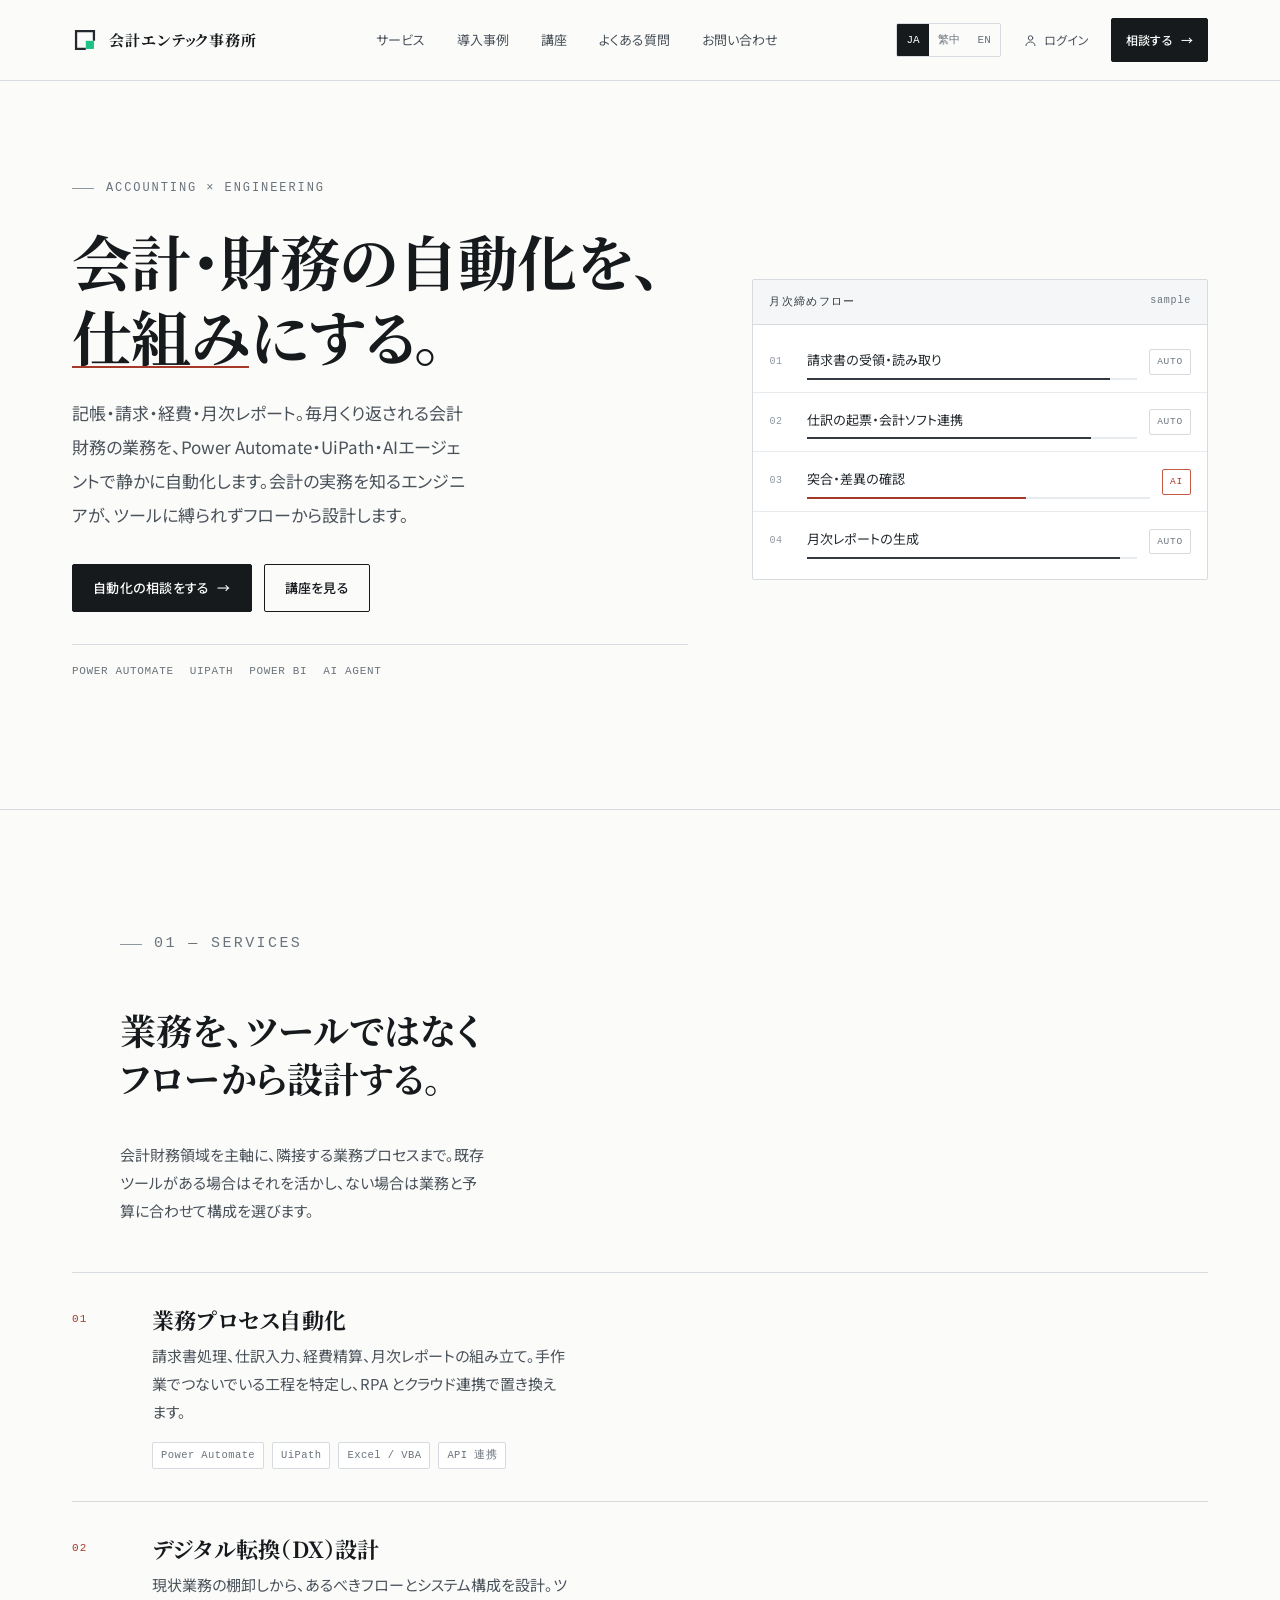
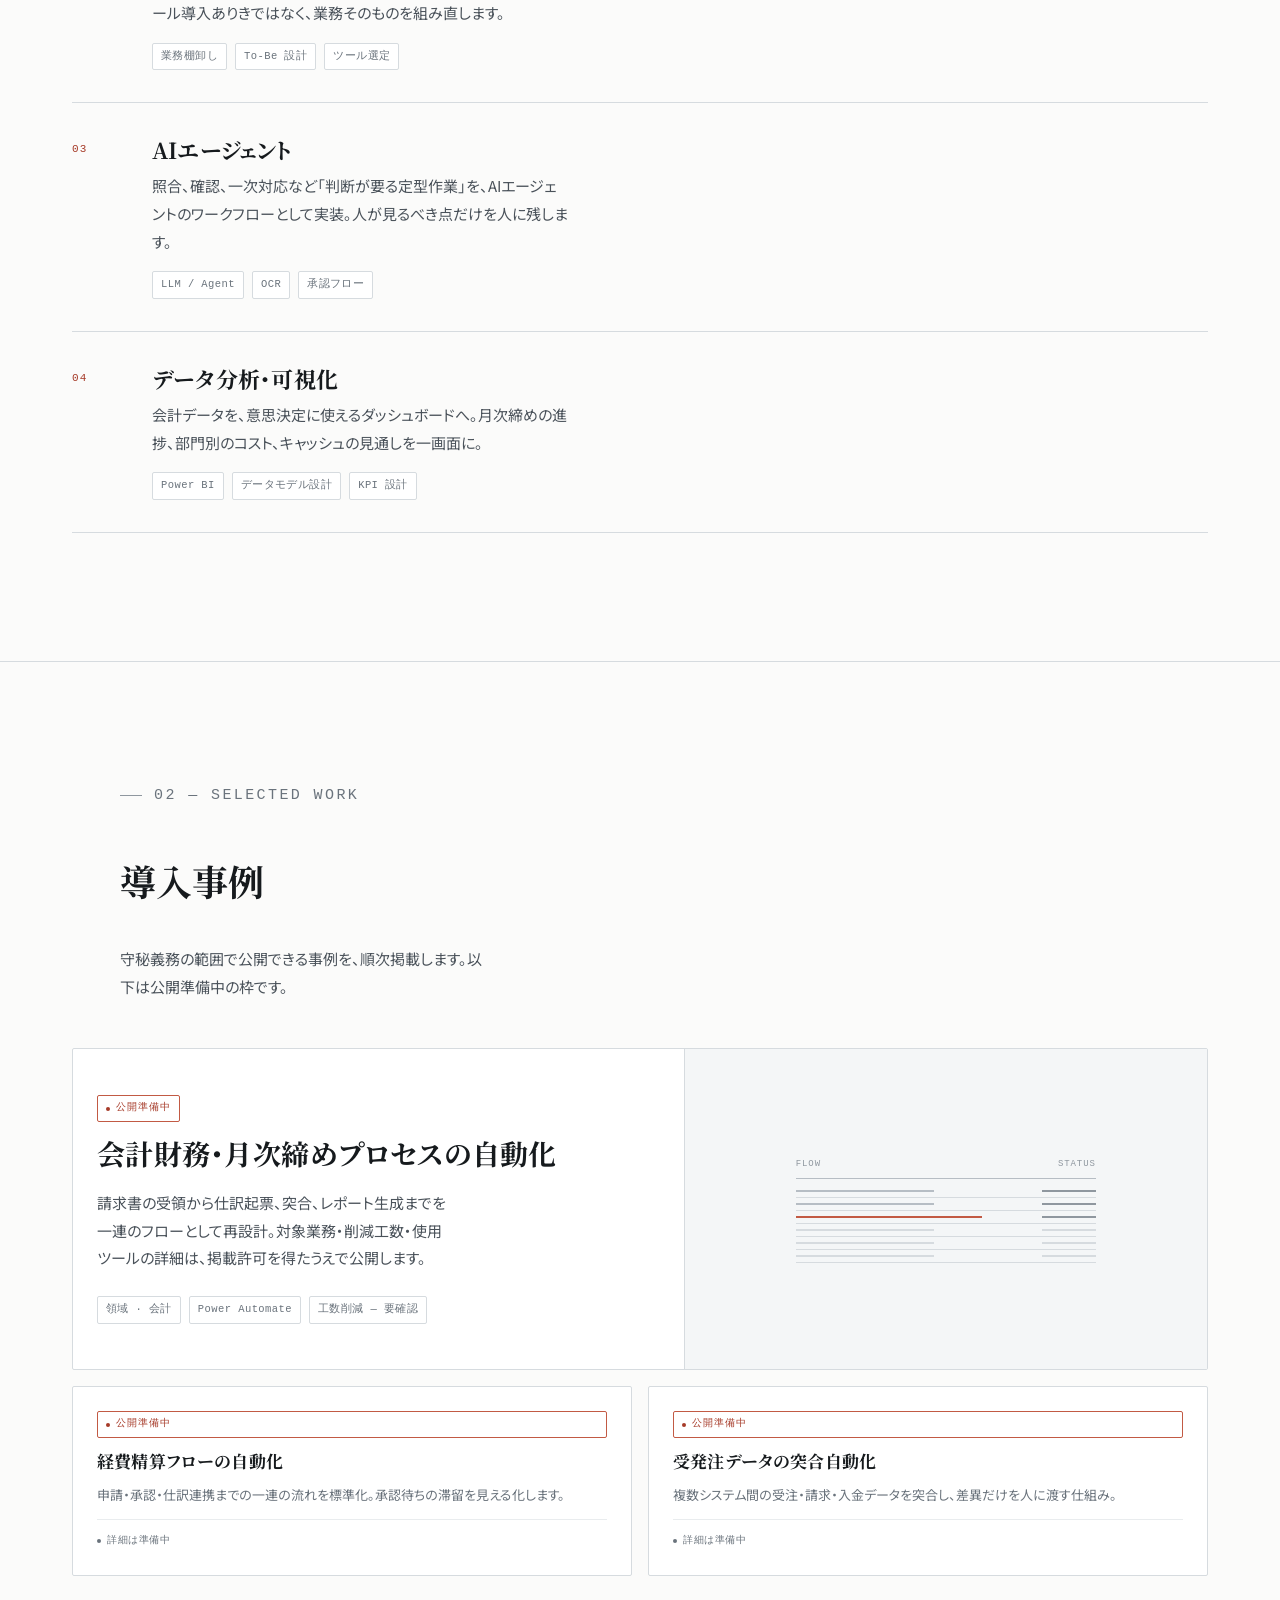
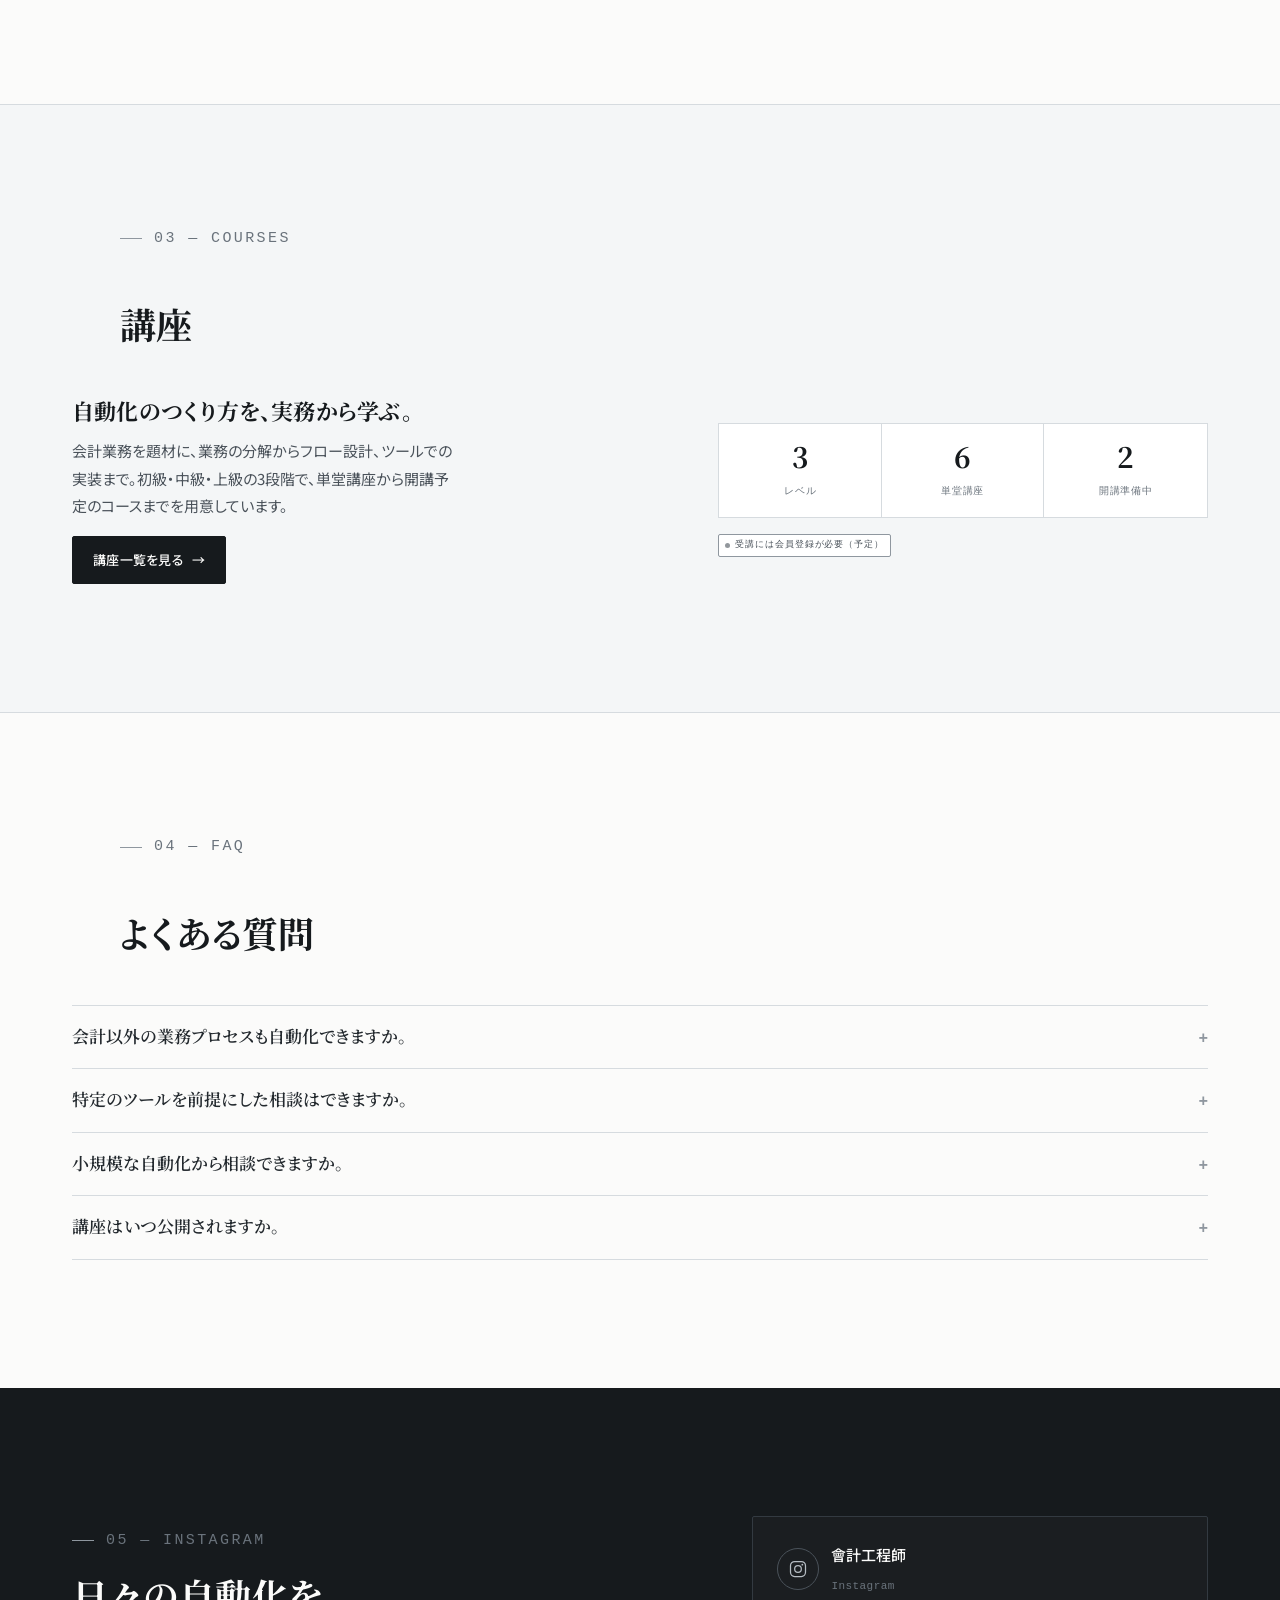
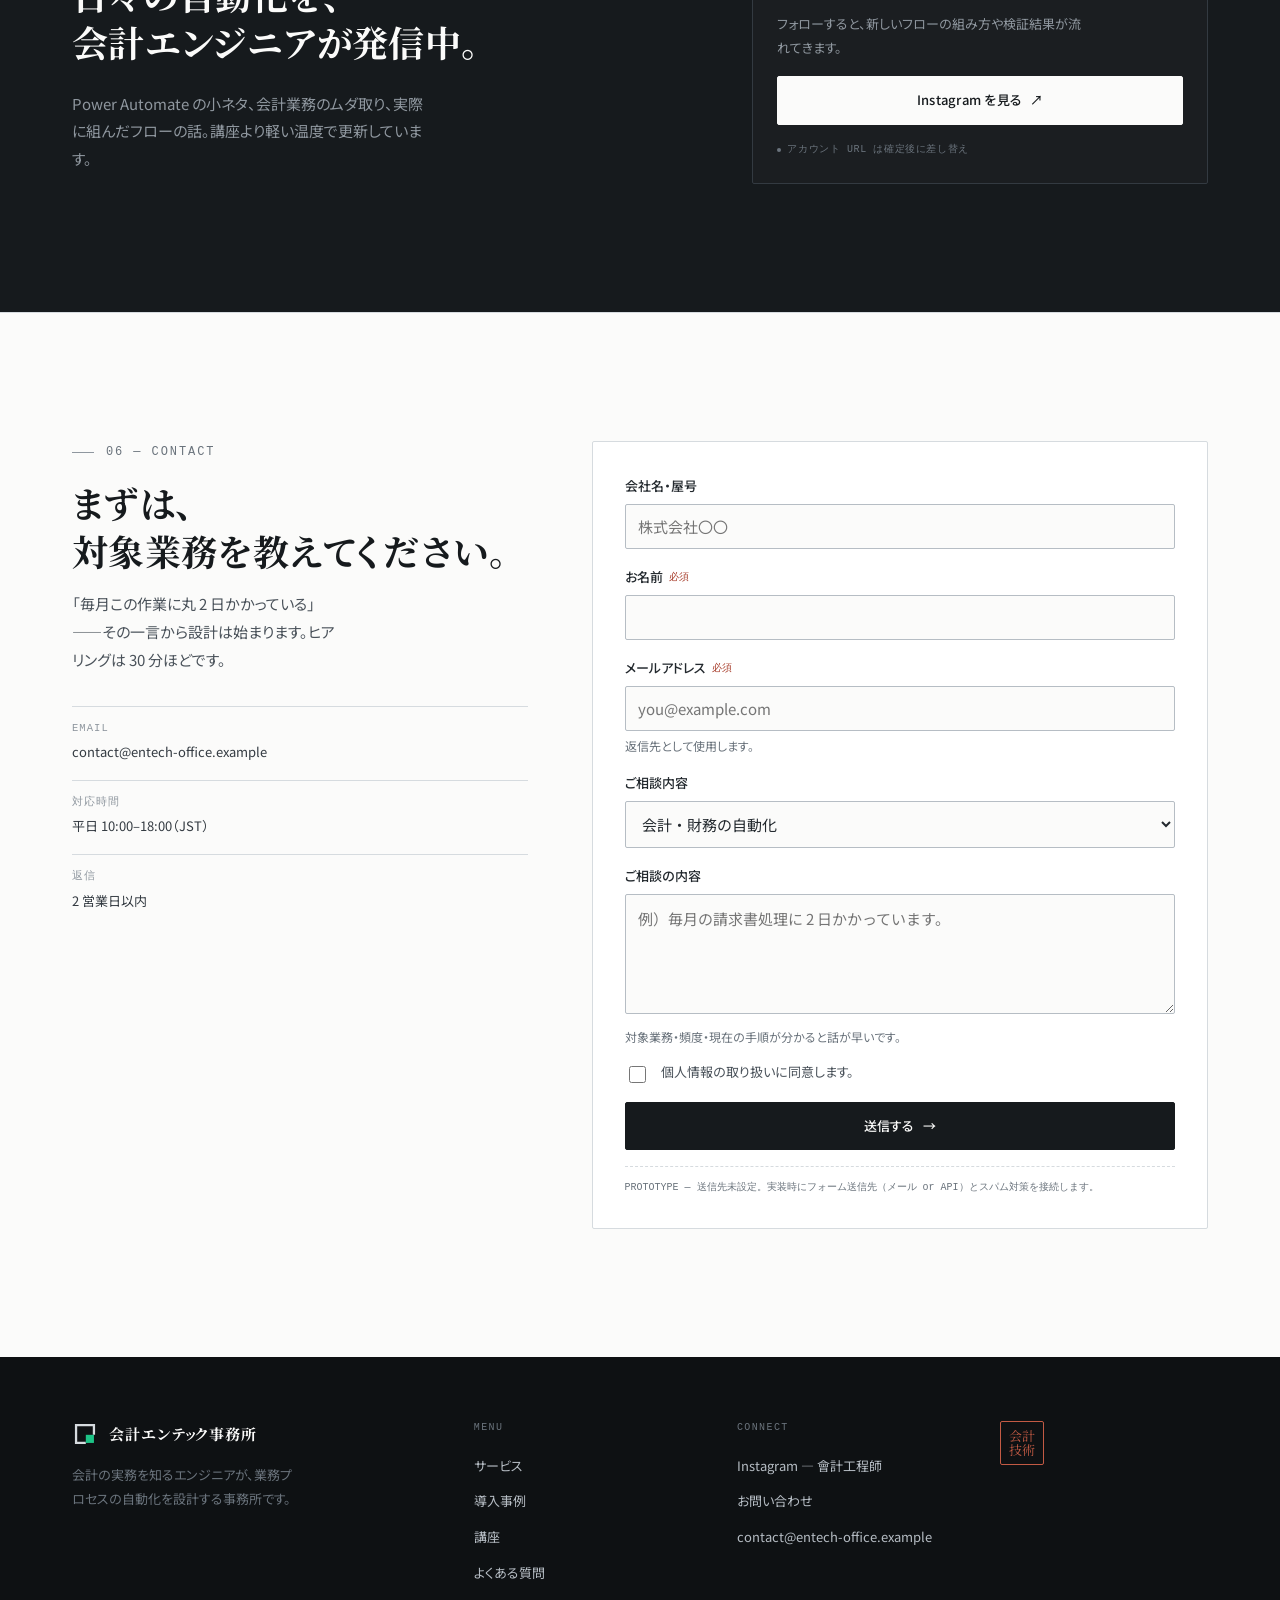
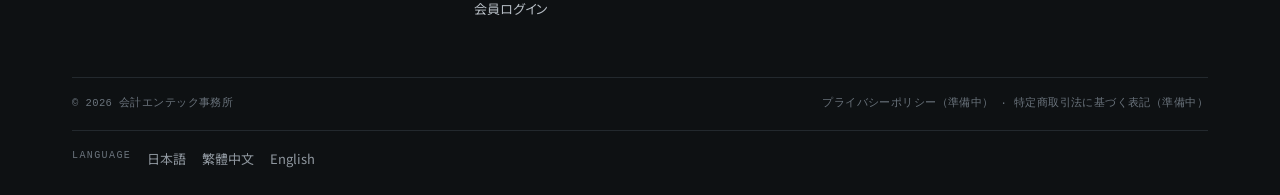
==== commit 5a35ff4e: "Publish minimal GitHub Pages site" ====
--- a/index.html
+++ b/index.html
@@ -9,11 +9,11 @@
 <meta name="author" content="会計エンテック事務所">
 <meta name="robots" content="index, follow, max-image-preview:large">
 <meta name="theme-color" content="#161A1D">
-<link rel="canonical" href="https://entech-office.example/">
-<link rel="alternate" hreflang="ja" href="https://entech-office.example/">
-<link rel="alternate" hreflang="zh-Hant" href="https://entech-office.example/zh-tw/">
-<link rel="alternate" hreflang="en" href="https://entech-office.example/en/">
-<link rel="alternate" hreflang="x-default" href="https://entech-office.example/">
+<link rel="canonical" href="https://entech-office.github.io/official_landing_page/">
+<link rel="alternate" hreflang="ja" href="https://entech-office.github.io/official_landing_page/">
+<link rel="alternate" hreflang="zh-Hant" href="https://entech-office.github.io/official_landing_page/zh-tw/">
+<link rel="alternate" hreflang="en" href="https://entech-office.github.io/official_landing_page/en/">
+<link rel="alternate" hreflang="x-default" href="https://entech-office.github.io/official_landing_page/">
 <link rel="icon" href="favicon.svg" type="image/svg+xml">
 <!-- OGP: og:image（1200×630）は素材支給後に追加 -->
 <meta property="og:type" content="website">
@@ -23,7 +23,7 @@
 <meta property="og:locale:alternate" content="en_US">
 <meta property="og:title" content="会計エンテック事務所｜会計・財務業務の自動化とDX設計">
 <meta property="og:description" content="記帳・請求・経費・月次レポート。くり返される会計業務を、仕組みにする。会計の実務を知るエンジニアが設計する自動化事務所です。">
-<meta property="og:url" content="https://entech-office.example/">
+<meta property="og:url" content="https://entech-office.github.io/official_landing_page/">
 <meta name="twitter:card" content="summary_large_image">
 <meta name="twitter:title" content="会計エンテック事務所｜会計・財務業務の自動化とDX設計">
 <meta name="twitter:description" content="会計の実務を知るエンジニアが、業務プロセスの自動化を設計します。">
@@ -39,12 +39,12 @@
   "@graph": [
     {
       "@type": ["ProfessionalService", "AccountingService"],
-      "@id": "https://entech-office.example/#organization",
+      "@id": "https://entech-office.github.io/official_landing_page/#organization",
       "name": "会計エンテック事務所",
       "alternateName": ["會計工程師", "Entech Office"],
-      "url": "https://entech-office.example/",
-      "logo": "https://entech-office.example/logos/logo-lockup-primary.svg",
-      "image": "https://entech-office.example/logos/logo-lockup-primary.svg",
+      "url": "https://entech-office.github.io/official_landing_page/",
+      "logo": "https://entech-office.github.io/official_landing_page/logos/logo-lockup-primary.svg",
+      "image": "https://entech-office.github.io/official_landing_page/logos/logo-lockup-primary.svg",
       "description": "会計・財務業務の自動化とデジタル転換（DX）を設計する事務所。Power Automate・UiPath・AIエージェント・Power BI を用い、会計領域に限らず業務プロセスの自動化を設計・実装する。",
       "slogan": "会計のしごとを、仕組みにする。",
       "areaServed": { "@type": "Country", "name": "Japan" },
@@ -76,15 +76,15 @@
     },
     {
       "@type": "WebSite",
-      "@id": "https://entech-office.example/#website",
-      "url": "https://entech-office.example/",
+      "@id": "https://entech-office.github.io/official_landing_page/#website",
+      "url": "https://entech-office.github.io/official_landing_page/",
       "name": "会計エンテック事務所",
       "inLanguage": "ja",
-      "publisher": { "@id": "https://entech-office.example/#organization" }
+      "publisher": { "@id": "https://entech-office.github.io/official_landing_page/#organization" }
     },
     {
       "@type": "FAQPage",
-      "@id": "https://entech-office.example/#faq",
+      "@id": "https://entech-office.github.io/official_landing_page/#faq",
       "mainEntity": [
         {
           "@type": "Question",
--- a/styles.css
+++ b/styles.css
@@ -0,0 +1,833 @@
+/* ============================================================
+   会計エンテック事務所 — Site stylesheet
+   v2.0 · 2026-10-26
+   Tokens → base → layout → header → sections → courses → member
+   → forms → footer → responsive → a11y
+   ============================================================ */
+
+/* ============ Design Tokens ============ */
+:root{
+  /* Ink scale — neutral cool grey, 10 steps */
+  --ink-950:#0E1113;
+  --ink-900:#161A1D;
+  --ink-800:#23292E;
+  --ink-700:#333A41;
+  --ink-600:#4A525A;   /* body text · 7.67:1 on paper (AAA) */
+  --ink-500:#6A737C;   /* meta text · 4.66:1 (AA) */
+  --ink-400:#8F979F;
+  --ink-300:#B6BDC4;
+  --ink-200:#D6DBDF;
+  --ink-100:#E9ECEE;
+  --ink-50:#F4F6F7;
+  --paper:#FBFBFA;
+  --seal:#A63A28;      /* 朱 · 6.23:1 on paper */
+  --seal-soft:#C25A44;
+  --white:#FFFFFF;
+
+  /* --- 枠 session colour ---------------------------------------------
+     The logo's solid square reads --square-500. 会議ごとに差し色を変える
+     運用のため、この 5 値を差し替えるだけでロゴ・CTA・focus が揃って変わる。
+     初期値 = 翠 エメラルド #1DC386。許可色は 9 色（design-system 05 節）。
+     深底では必ず --square-dark を使う（--square-700 は 2.84:1 で失格）。
+     全亮版（框と方塊を同色）は 16px で 2.28:1・可辨識 0% のため禁止。 */
+  --square-100:#E4F8F0;   /* tint / background   */
+  --square-500:#1DC386;   /* default square fill */
+  --square-600:#19A874;   /* hover               */
+  --square-700:#117952;   /* deep · 5.41:1 on paper — 文字可 */
+  --square-dark:#1DC386;  /* on --ink-900        */
+  --dark-bg:#161A1D;
+
+  --font-serif:"Noto Serif JP","Hiragino Mincho ProN","Yu Mincho",serif;
+  --font-sans:"Noto Sans JP","Hiragino Kaku Gothic ProN","Yu Gothic",system-ui,sans-serif;
+  --font-mono:ui-monospace,SFMono-Regular,"SF Mono",Menlo,Consolas,monospace;
+
+  --fs-xs:0.75rem;   /* 12 */
+  --fs-sm:0.8125rem; /* 13 */
+  --fs-base:0.9375rem;/* 15 */
+  --fs-md:1.0625rem; /* 17 */
+  --fs-lg:1.375rem;  /* 22 */
+  --fs-xl:1.75rem;   /* 28 */
+  --fs-2xl:2.25rem;  /* 36 */
+  --fs-3xl:3rem;     /* 48 */
+  --fs-4xl:3.75rem;  /* 60 */
+
+  --sp-1:4px; --sp-2:8px; --sp-3:12px; --sp-4:16px;
+  --sp-6:24px; --sp-8:32px; --sp-12:48px; --sp-16:64px;
+  --sp-24:96px; --sp-32:128px;
+
+  --radius:2px;
+  --rule:1px solid var(--ink-200);
+  --maxw:1200px;
+  --ease:cubic-bezier(.22,.61,.36,1);
+}
+
+*,*::before,*::after{box-sizing:border-box}
+html{-webkit-text-size-adjust:100%;scroll-behavior:smooth}
+body{
+  margin:0;background:var(--paper);color:var(--ink-600);
+  font-family:var(--font-sans);font-size:var(--fs-base);line-height:1.85;
+  font-feature-settings:"palt" 1;
+  -webkit-font-smoothing:antialiased;
+}
+img{max-width:100%}
+a{color:inherit;text-decoration:none}
+h1,h2,h3,h4{font-family:var(--font-serif);color:var(--ink-900);margin:0;font-weight:700;line-height:1.32;letter-spacing:.01em}
+p{margin:0}
+ul,ol{margin:0;padding:0;list-style:none}
+button{font:inherit;color:inherit}
+table{border-collapse:collapse;width:100%}
+
+:focus-visible{outline:2px solid var(--ink-900);outline-offset:3px}
+.skip{
+  position:absolute;left:-9999px;top:0;z-index:200;background:var(--ink-900);color:#fff;
+  padding:var(--sp-3) var(--sp-4);font-size:var(--fs-sm)
+}
+.skip:focus{left:var(--sp-4);top:var(--sp-4)}
+
+/* ============ Layout ============ */
+.wrap{width:100%;max-width:var(--maxw);margin:0 auto;padding:0 var(--sp-6)}
+.sec{padding:var(--sp-24) 0;border-top:var(--rule)}
+.sec--tight{padding:var(--sp-24) 0}
+.sec--dark{background:var(--ink-900);border-top:none;color:var(--ink-300)}
+.sec--dark h2,.sec--dark h3{color:var(--paper)}
+.sec--tint{background:var(--ink-50);border-top:var(--rule)}
+
+.eyebrow{
+  font-family:var(--font-mono);font-size:var(--fs-xs);letter-spacing:.16em;
+  text-transform:uppercase;color:var(--ink-500);display:flex;align-items:center;gap:var(--sp-3)
+}
+.eyebrow::before{content:"";width:22px;height:1px;background:var(--ink-400);display:block}
+
+.sec-head{display:grid;grid-template-columns:1fr;gap:var(--sp-4);margin-bottom:var(--sp-12)}
+.sec-head h2{font-size:var(--fs-2xl);letter-spacing:0}
+.sec-head p{max-width:46ch;font-size:var(--fs-base)}
+.num{font-family:var(--font-mono);font-size:var(--fs-xs);letter-spacing:.1em;color:var(--seal);font-weight:400}
+
+/* ============ Header ============ */
+.hdr{
+  position:sticky;top:0;z-index:100;background:rgba(251,251,250,.94);
+  backdrop-filter:blur(8px);border-bottom:var(--rule)
+}
+.hdr__in{display:flex;align-items:center;justify-content:space-between;gap:var(--sp-4);height:72px}
+.brand{display:flex;align-items:center;gap:11px;flex-shrink:0}
+.brand__mark{width:26px;height:26px;display:block;color:var(--ink-800);flex-shrink:0}
+.brand__txt{font-family:var(--font-serif);font-weight:700;font-size:15px;letter-spacing:.06em;color:var(--ink-900);line-height:1.2}
+.nav{display:none;gap:var(--sp-8);align-items:center}
+.nav a{
+  font-size:var(--fs-sm);color:var(--ink-600);position:relative;padding:var(--sp-2) 0;
+  transition:color .2s var(--ease)
+}
+.nav a::after{
+  content:"";position:absolute;left:0;bottom:0;width:0;height:1px;background:var(--ink-900);
+  transition:width .28s var(--ease)
+}
+.nav a:hover{color:var(--ink-900)}
+.nav a:hover::after{width:100%}
+.nav a[aria-current="page"]{color:var(--ink-900)}
+.nav a[aria-current="page"]::after{width:100%;background:var(--seal)}
+.hdr__right{display:flex;align-items:center;gap:var(--sp-3)}
+
+/* The HTML `hidden` attribute must win over any component display rule.
+   Without this, `.mbr__user{display:inline-flex}` overrode `hidden` and the
+   header rendered the sign-in link and the signed-in chip at the same time. */
+[hidden]{display:none !important}
+
+/* ============ Language visibility (ja / zh-Hant / en) ============ */
+/* Every translatable node ships all locales in one DOM; only the active one renders.
+   This keeps a single URL working for the prototype and guarantees no locale is
+   ever empty — see design-system.html → 「語系切換」for the production URL strategy. */
+html[data-lang="ja"] .t[data-l="zh"],
+html[data-lang="ja"] .t[data-l="en"]{display:none}
+html[data-lang="zh"] .t[data-l="ja"],
+html[data-lang="zh"] .t[data-l="en"]{display:none}
+html[data-lang="en"] .t[data-l="ja"],
+html[data-lang="en"] .t[data-l="zh"]{display:none}
+/* English runs longer — relax the tight CJK tracking so lines don't collide */
+html[data-lang="en"] .hero h1,
+html[data-lang="en"] .phero h1{letter-spacing:-.02em;line-height:1.18}
+html[data-lang="en"] .eyebrow{letter-spacing:.14em}
+
+/* Language switch — 3 locales */
+.lang{
+  display:flex;border:var(--rule);border-radius:var(--radius);overflow:hidden;
+  font-family:var(--font-mono);font-size:11px;letter-spacing:.06em;flex-shrink:0
+}
+.lang button{
+  background:none;border:none;padding:6px 9px;cursor:pointer;color:var(--ink-500);
+  transition:background .18s,color .18s;min-height:32px;line-height:1
+}
+.lang button:hover{background:var(--ink-50);color:var(--ink-900)}
+.lang button[aria-pressed="true"]{background:var(--ink-900);color:var(--paper)}
+
+/* Buttons */
+.btn{
+  display:inline-flex;align-items:center;justify-content:center;gap:var(--sp-2);
+  font-family:var(--font-sans);font-size:var(--fs-sm);font-weight:500;
+  padding:11px 20px;border-radius:var(--radius);border:1px solid var(--ink-900);
+  background:var(--ink-900);color:var(--paper);cursor:pointer;
+  transition:background .2s var(--ease),color .2s var(--ease),transform .2s var(--ease),border-color .2s;
+  min-height:44px;letter-spacing:.02em;text-align:center
+}
+.btn:hover{background:var(--ink-700);border-color:var(--ink-700)}
+.btn:active{transform:translateY(1px)}
+.btn--ghost{background:transparent;color:var(--ink-900)}
+.btn--ghost:hover{background:var(--ink-50);color:var(--ink-900)}
+.btn--light{background:var(--paper);border-color:var(--paper);color:var(--ink-900)}
+.btn--light:hover{background:#fff;border-color:#fff}
+.btn--sm{padding:8px 14px;font-size:var(--fs-xs);min-height:44px}
+.btn--block{width:100%}
+.btn__arrow{transition:transform .24s var(--ease)}
+.btn:hover .btn__arrow{transform:translateX(3px)}
+.btn[aria-disabled="true"]{opacity:.45;cursor:not-allowed;pointer-events:none}
+
+/* Member area — header */
+.mbr{display:none;align-items:center;gap:var(--sp-2)}
+.mbr__login{
+  display:inline-flex;align-items:center;gap:6px;font-size:var(--fs-xs);color:var(--ink-600);
+  padding:8px 10px;min-height:44px;border-radius:var(--radius);transition:color .2s,background .2s
+}
+.mbr__login:hover{color:var(--ink-900);background:var(--ink-50)}
+.mbr__login svg{width:15px;height:15px}
+/* logged-in chip */
+.mbr__user{
+  display:inline-flex;align-items:center;gap:8px;padding:5px 10px 5px 5px;min-height:44px;
+  border:var(--rule);border-radius:var(--radius);background:var(--white);
+  font-size:var(--fs-xs);color:var(--ink-800);transition:border-color .2s
+}
+.mbr__user:hover{border-color:var(--ink-400)}
+.mbr__ava{
+  width:26px;height:26px;border-radius:50%;background:var(--ink-800);color:var(--paper);
+  display:grid;place-items:center;font-family:var(--font-mono);font-size:10px;flex-shrink:0
+}
+/* state switcher (prototype control) */
+.mbr__state{display:none}
+
+/* ============ Hero ============ */
+.hero{padding:var(--sp-16) 0 var(--sp-24);position:relative;overflow:hidden}
+.hero__grid{display:grid;grid-template-columns:1fr;gap:var(--sp-12)}
+.hero h1{font-size:clamp(2rem,5.6vw,var(--fs-4xl));line-height:1.24;letter-spacing:-.01em;margin:var(--sp-6) 0 var(--sp-6)}
+.hero h1 .u{position:relative;display:inline-block}
+.hero h1 .u::after{
+  content:"";position:absolute;left:0;right:0;bottom:.06em;height:2px;
+  background:var(--seal);transform-origin:left;animation:rule .9s var(--ease) .35s both
+}
+@keyframes rule{from{transform:scaleX(0)}to{transform:scaleX(1)}}
+.hero__lead{max-width:44ch;font-size:var(--fs-md);line-height:2;color:var(--ink-600)}
+.hero__cta{display:flex;flex-wrap:wrap;gap:var(--sp-3);margin-top:var(--sp-8)}
+.hero__tools{
+  margin-top:var(--sp-8);padding-top:var(--sp-4);border-top:var(--rule);
+  display:flex;flex-wrap:wrap;gap:var(--sp-2) var(--sp-4);align-items:center
+}
+.hero__tools span{font-family:var(--font-mono);font-size:11px;letter-spacing:.06em;color:var(--ink-500);text-transform:uppercase}
+
+/* Ledger flow panel */
+.panel{border:var(--rule);background:var(--white);border-radius:var(--radius);overflow:hidden}
+.panel__hd{
+  display:flex;align-items:center;justify-content:space-between;gap:var(--sp-3);
+  padding:var(--sp-3) var(--sp-4);border-bottom:var(--rule);background:var(--ink-50)
+}
+.panel__hd b{font-family:var(--font-mono);font-size:11px;font-weight:500;letter-spacing:.12em;text-transform:uppercase;color:var(--ink-700)}
+.panel__hd i{font-family:var(--font-mono);font-size:10px;font-style:normal;letter-spacing:.08em;color:var(--ink-500)}
+.flow{padding:var(--sp-2) 0}
+.flow__row{
+  display:grid;grid-template-columns:26px 1fr auto;align-items:center;gap:var(--sp-3);
+  padding:var(--sp-3) var(--sp-4);border-bottom:1px solid var(--ink-100)
+}
+.flow__row:last-child{border-bottom:none}
+.flow__n{font-family:var(--font-mono);font-size:10px;color:var(--ink-400);letter-spacing:.06em}
+.flow__lb{font-size:var(--fs-sm);color:var(--ink-800);line-height:1.4}
+.flow__bar{margin-top:5px;height:2px;background:var(--ink-100);position:relative;overflow:hidden;display:block}
+.flow__bar i{
+  position:absolute;inset:0 auto 0 0;background:var(--ink-700);
+  width:var(--w);transform-origin:left;animation:bar 1.1s var(--ease) both
+}
+.flow__row:nth-child(1) .flow__bar i{animation-delay:.15s}
+.flow__row:nth-child(2) .flow__bar i{animation-delay:.25s}
+.flow__row:nth-child(3) .flow__bar i{animation-delay:.35s}
+.flow__row:nth-child(3) .flow__bar i{background:var(--seal)}
+.flow__row:nth-child(4) .flow__bar i{animation-delay:.45s}
+@keyframes bar{from{transform:scaleX(0)}to{transform:scaleX(1)}}
+.flow__tag{
+  font-family:var(--font-mono);font-size:9.5px;letter-spacing:.08em;text-transform:uppercase;
+  padding:3px 7px;border:var(--rule);border-radius:var(--radius);color:var(--ink-500);white-space:nowrap
+}
+.flow__tag--ai{border-color:var(--seal-soft);color:var(--seal)}
+
+/* ============ Services ============ */
+.svc{border-top:var(--rule)}
+.svc__row{
+  display:grid;grid-template-columns:1fr;gap:var(--sp-3) var(--sp-8);
+  padding:var(--sp-8) 0;border-bottom:var(--rule);position:relative;
+  transition:background .28s var(--ease)
+}
+.svc__row::before{
+  content:"";position:absolute;left:-24px;right:-24px;top:0;bottom:0;
+  background:var(--ink-50);opacity:0;transition:opacity .28s var(--ease);z-index:-1
+}
+@media(hover:hover){.svc__row:hover::before{opacity:1}}
+.svc__no{font-family:var(--font-mono);font-size:11px;color:var(--seal);letter-spacing:.1em;padding-top:.35em}
+.svc__body h3{font-size:var(--fs-lg);margin-bottom:var(--sp-2)}
+.svc__body p{font-size:var(--fs-base);max-width:52ch}
+.tags{display:flex;flex-wrap:wrap;gap:var(--sp-2);margin-top:var(--sp-4)}
+.tag{
+  font-family:var(--font-mono);font-size:10.5px;letter-spacing:.04em;
+  border:var(--rule);padding:3px 8px;border-radius:var(--radius);color:var(--ink-500);
+  background:var(--white)
+}
+.tag--seal{border-color:var(--seal-soft);color:var(--seal)}
+
+/* ============ Projects ============ */
+.feat{display:grid;grid-template-columns:1fr;gap:var(--sp-8);border:var(--rule);background:var(--white);border-radius:var(--radius);overflow:hidden}
+.feat__txt{padding:var(--sp-8) var(--sp-6);display:flex;flex-direction:column;justify-content:center;align-items:flex-start}
+.feat__txt h3{font-size:var(--fs-xl);margin:var(--sp-3) 0 var(--sp-4);line-height:1.4}
+.feat__txt p{font-size:var(--fs-base);max-width:44ch}
+.feat__vis{
+  background:var(--ink-50);border-top:var(--rule);min-height:220px;
+  display:flex;align-items:center;justify-content:center;padding:var(--sp-8) var(--sp-6);position:relative
+}
+.ledger{width:100%;max-width:300px}
+.ledger__hd{
+  display:flex;justify-content:space-between;font-family:var(--font-mono);font-size:9px;
+  letter-spacing:.1em;color:var(--ink-400);text-transform:uppercase;
+  padding-bottom:6px;border-bottom:1px solid var(--ink-300);margin-bottom:6px
+}
+.ledger__ln{display:flex;justify-content:space-between;padding:5px 0;border-bottom:1px solid var(--ink-200)}
+.ledger__ln i{display:block;height:2px;background:var(--ink-300);font-style:normal}
+.ledger__ln i:nth-child(1){width:46%}
+.ledger__ln i:nth-child(2){width:18%;background:var(--ink-400)}
+.ledger__ln--ai i:nth-child(1){background:var(--seal-soft);width:62%}
+.ledger__ln:nth-child(n+5) i{background:var(--ink-200)}
+.badge-prep{
+  display:inline-flex;align-items:center;gap:6px;font-family:var(--font-mono);
+  font-size:10px;letter-spacing:.1em;text-transform:uppercase;color:var(--seal);
+  border:1px solid var(--seal-soft);border-radius:var(--radius);padding:3px 8px;background:var(--white)
+}
+.badge-prep::before{content:"";width:4px;height:4px;background:var(--seal);border-radius:50%}
+
+.cards{display:grid;grid-template-columns:1fr;gap:var(--sp-4);margin-top:var(--sp-4)}
+.card{
+  border:var(--rule);background:var(--white);padding:var(--sp-6);border-radius:var(--radius);
+  display:flex;flex-direction:column;gap:var(--sp-3);
+  transition:border-color .24s var(--ease),transform .24s var(--ease)
+}
+.card:hover{border-color:var(--ink-400);transform:translateY(-2px)}
+.card h3{font-size:var(--fs-md);font-family:var(--font-serif)}
+.card p{font-size:var(--fs-sm);color:var(--ink-500);line-height:1.75}
+.card__ft{margin-top:auto;padding-top:var(--sp-3);border-top:1px solid var(--ink-100);display:flex;justify-content:space-between;align-items:center;gap:var(--sp-2)}
+
+/* ============ Courses (shared) ============ */
+.courses-teaser{display:grid;grid-template-columns:1fr;gap:var(--sp-8)}
+.ct-stats{display:grid;grid-template-columns:repeat(3,1fr);border:var(--rule);background:var(--white)}
+.ct-stat{padding:var(--sp-4) var(--sp-3);text-align:center;border-right:var(--rule)}
+.ct-stat:last-child{border-right:none}
+.ct-stat b{display:block;font-family:var(--font-serif);font-size:var(--fs-xl);color:var(--ink-900);line-height:1.2}
+.ct-stat span{font-family:var(--font-mono);font-size:9.5px;letter-spacing:.08em;text-transform:uppercase;color:var(--ink-500)}
+
+/* page hero (inner pages) */
+.phero{padding:var(--sp-16) 0 var(--sp-12);border-bottom:var(--rule)}
+.phero h1{font-size:clamp(1.9rem,4.6vw,var(--fs-3xl));line-height:1.26;letter-spacing:-.01em;margin:var(--sp-4) 0 var(--sp-4);max-width:24ch}
+.phero__lead{max-width:52ch;font-size:var(--fs-md);line-height:2}
+.phero__meta{display:flex;flex-wrap:wrap;gap:var(--sp-2) var(--sp-6);margin-top:var(--sp-6);font-family:var(--font-mono);font-size:11px;letter-spacing:.06em;color:var(--ink-500);text-transform:uppercase}
+.phero__meta span{display:flex;align-items:center;gap:6px}
+.phero__meta span::before{content:"";width:4px;height:4px;background:var(--ink-400);border-radius:50%}
+
+/* Filters */
+.filters{border-top:var(--rule);border-bottom:var(--rule);background:var(--ink-50);padding:var(--sp-4) 0;position:sticky;top:72px;z-index:60}
+.filters__row{display:flex;flex-wrap:wrap;gap:var(--sp-3) var(--sp-6);align-items:center}
+.fset{display:flex;align-items:center;gap:var(--sp-2);flex-wrap:wrap}
+.fset__lbl{
+  font-family:var(--font-mono);font-size:9.5px;letter-spacing:.12em;text-transform:uppercase;
+  color:var(--ink-500);margin-right:var(--sp-1)
+}
+.chip{
+  font-family:var(--font-mono);font-size:11px;letter-spacing:.03em;
+  border:1px solid var(--ink-300);background:var(--white);color:var(--ink-600);
+  padding:6px 11px;border-radius:var(--radius);cursor:pointer;min-height:34px;
+  transition:all .18s var(--ease);white-space:nowrap
+}
+.chip:hover{border-color:var(--ink-500);color:var(--ink-900)}
+.chip[aria-pressed="true"]{background:var(--ink-900);border-color:var(--ink-900);color:var(--paper)}
+.filters__count{
+  margin-left:auto;font-family:var(--font-mono);font-size:11px;letter-spacing:.06em;color:var(--ink-500);
+  font-variant-numeric:tabular-nums
+}
+
+/* Course card */
+.cgrid{display:grid;grid-template-columns:1fr;gap:var(--sp-4)}
+.ccard{
+  border:var(--rule);background:var(--white);border-radius:var(--radius);
+  display:flex;flex-direction:column;overflow:hidden;
+  transition:border-color .24s var(--ease),transform .24s var(--ease)
+}
+.ccard:hover{border-color:var(--ink-400);transform:translateY(-2px)}
+.ccard[hidden]{display:none}
+.ccard__top{
+  display:flex;align-items:center;justify-content:space-between;gap:var(--sp-2);
+  padding:var(--sp-3) var(--sp-4);border-bottom:1px solid var(--ink-100);background:var(--ink-50)
+}
+.ccard__cat{font-family:var(--font-mono);font-size:9.5px;letter-spacing:.1em;text-transform:uppercase;color:var(--ink-600)}
+.ccard__body{padding:var(--sp-4);display:flex;flex-direction:column;gap:var(--sp-3);flex:1}
+.ccard__code{font-family:var(--font-mono);font-size:10px;letter-spacing:.08em;color:var(--ink-400)}
+.ccard__title{font-family:var(--font-serif);font-size:var(--fs-md);font-weight:700;color:var(--ink-900);line-height:1.48}
+.ccard__desc{font-size:var(--fs-sm);color:var(--ink-500);line-height:1.72;flex:1}
+.ccard__meta{border-top:1px solid var(--ink-100);padding-top:var(--sp-3);display:grid;gap:6px}
+.cmeta{display:grid;grid-template-columns:64px 1fr;gap:var(--sp-2);font-size:var(--fs-xs);line-height:1.6}
+.cmeta dt{font-family:var(--font-mono);font-size:9.5px;letter-spacing:.08em;text-transform:uppercase;color:var(--ink-400);padding-top:2px}
+.cmeta dd{margin:0;color:var(--ink-700)}
+.ccard__ft{
+  padding:var(--sp-3) var(--sp-4);border-top:1px solid var(--ink-100);
+  display:flex;align-items:center;justify-content:space-between;gap:var(--sp-2)
+}
+/* level badges */
+.lvl{
+  font-family:var(--font-mono);font-size:9.5px;letter-spacing:.08em;text-transform:uppercase;
+  padding:2px 7px;border-radius:var(--radius);border:1px solid var(--ink-300);color:var(--ink-600);
+  background:var(--white);white-space:nowrap
+}
+.lvl--1{border-color:var(--ink-300);color:var(--ink-600)}
+.lvl--2{border-color:var(--ink-500);color:var(--ink-800)}
+.lvl--3{border-color:var(--ink-800);background:var(--ink-800);color:var(--paper)}
+/* price */
+.price{font-family:var(--font-mono);font-size:var(--fs-sm);color:var(--ink-900);font-variant-numeric:tabular-nums}
+.price--prep{
+  font-family:var(--font-mono);font-size:10px;letter-spacing:.1em;text-transform:uppercase;
+  color:var(--seal);display:inline-flex;align-items:center;gap:5px
+}
+.price--prep::before{content:"";width:4px;height:4px;background:var(--seal);border-radius:50%}
+.cgrid__empty{
+  display:none;grid-column:1/-1;padding:var(--sp-12) var(--sp-6);text-align:center;
+  border:1px dashed var(--ink-300);border-radius:var(--radius);background:var(--white);
+  font-size:var(--fs-sm);color:var(--ink-500)
+}
+.cgrid__empty[data-on="1"]{display:block}
+
+/* ============ Detail page layout spec ============ */
+.spec-frame{
+  border:1px solid var(--ink-300);border-radius:var(--radius);background:var(--white);
+  overflow:hidden
+}
+.spec-bar{
+  display:flex;align-items:center;gap:var(--sp-2);padding:8px 12px;background:var(--ink-50);
+  border-bottom:1px solid var(--ink-200)
+}
+.spec-bar i{width:7px;height:7px;border-radius:50%;background:var(--ink-300);display:block}
+.spec-url{
+  font-family:var(--font-mono);font-size:10px;color:var(--ink-500);letter-spacing:.04em;
+  margin-left:var(--sp-2)
+}
+.spec-body{padding:var(--sp-6) var(--sp-4);display:grid;gap:var(--sp-6)}
+.blk{position:relative;border:1px dashed var(--ink-300);border-radius:var(--radius);padding:var(--sp-4)}
+.blk__no{
+  position:absolute;top:-9px;left:10px;background:var(--white);padding:0 6px;
+  font-family:var(--font-mono);font-size:9.5px;letter-spacing:.08em;color:var(--seal)
+}
+.blk h4{font-size:var(--fs-sm);font-family:var(--font-serif);margin-bottom:var(--sp-2)}
+.blk p{font-size:var(--fs-xs);color:var(--ink-500);line-height:1.7}
+.blk__ph{height:8px;background:var(--ink-100);border-radius:1px;margin-top:6px}
+.blk__ph:nth-of-type(2){width:82%}
+.blk__ph:nth-of-type(3){width:64%}
+.annos{display:grid;gap:var(--sp-2);margin-top:var(--sp-4)}
+.anno{
+  display:grid;grid-template-columns:26px 1fr;gap:var(--sp-3);
+  padding:var(--sp-3) 0;border-bottom:1px solid var(--ink-100);font-size:var(--fs-sm);line-height:1.7
+}
+.anno:last-child{border-bottom:none}
+.anno__n{font-family:var(--font-mono);font-size:10px;color:var(--seal);letter-spacing:.06em;padding-top:3px}
+.anno b{color:var(--ink-800);font-weight:500}
+.anno span{color:var(--ink-500)}
+
+/* ============ Auth (login / register) ============ */
+.auth{display:grid;grid-template-columns:1fr;gap:var(--sp-8);align-items:start}
+.auth__card{border:var(--rule);background:var(--white);border-radius:var(--radius);padding:var(--sp-6)}
+.auth__card h2{font-size:var(--fs-lg);margin-bottom:var(--sp-2)}
+.auth__card > p{font-size:var(--fs-sm);color:var(--ink-500);margin-bottom:var(--sp-6);line-height:1.7}
+.auth__aside{border:var(--rule);border-radius:var(--radius);padding:var(--sp-6);background:var(--ink-50)}
+.auth__aside h3{font-size:var(--fs-sm);font-family:var(--font-mono);letter-spacing:.1em;text-transform:uppercase;color:var(--ink-600);margin-bottom:var(--sp-4);font-weight:500}
+.auth__aside li{display:flex;gap:var(--sp-3);font-size:var(--fs-sm);color:var(--ink-600);padding:var(--sp-2) 0;line-height:1.65}
+.auth__aside li::before{content:"—";color:var(--ink-400);flex-shrink:0}
+.auth__switch{
+  margin-top:var(--sp-6);padding-top:var(--sp-4);border-top:var(--rule);
+  font-size:var(--fs-sm);color:var(--ink-500);text-align:center
+}
+.auth__switch a{color:var(--ink-900);text-decoration:underline;text-underline-offset:3px;font-weight:500}
+.auth__forgot{
+  display:inline-block;font-size:var(--fs-xs);color:var(--ink-500);
+  text-decoration:underline;text-underline-offset:3px
+}
+.auth__forgot:hover{color:var(--ink-900)}
+
+/* password rules */
+.pw-rules{display:grid;gap:6px;margin-top:var(--sp-2)}
+.pw-rules li{
+  display:flex;align-items:flex-start;gap:var(--sp-2);font-size:var(--fs-xs);
+  color:var(--ink-500);line-height:1.6
+}
+.pw-rules li::before{
+  content:"○";font-family:var(--font-mono);font-size:10px;color:var(--ink-400);
+  flex-shrink:0;line-height:1.7
+}
+.pw-rules li[data-ok="1"]{color:var(--ink-800)}
+.pw-rules li[data-ok="1"]::before{content:"●";color:var(--ink-800)}
+
+/* state banner */
+.state-banner{
+  display:flex;flex-wrap:wrap;align-items:center;gap:var(--sp-3);
+  border:1px solid var(--seal-soft);background:#FDF6F4;border-radius:var(--radius);
+  padding:var(--sp-3) var(--sp-4);margin-bottom:var(--sp-6)
+}
+.state-banner__lbl{
+  font-family:var(--font-mono);font-size:9.5px;letter-spacing:.1em;text-transform:uppercase;color:var(--seal)
+}
+.seg{display:inline-flex;border:1px solid var(--ink-900);border-radius:var(--radius);overflow:hidden}
+.seg button{
+  background:var(--white);border:none;padding:6px 12px;font-size:var(--fs-xs);cursor:pointer;
+  color:var(--ink-600);font-family:var(--font-mono);letter-spacing:.04em;min-height:34px
+}
+.seg button[aria-pressed="true"]{background:var(--ink-900);color:var(--paper)}
+
+/* ============ Member center ============ */
+.mcenter{display:grid;grid-template-columns:1fr;gap:var(--sp-6);align-items:start}
+.mside{border:var(--rule);border-radius:var(--radius);background:var(--white);overflow:hidden}
+.mside__hd{padding:var(--sp-3) var(--sp-4);border-bottom:var(--rule);background:var(--ink-50)}
+.mside__hd b{font-family:var(--font-mono);font-size:10px;letter-spacing:.12em;text-transform:uppercase;color:var(--ink-600);font-weight:500}
+.mside__nav{display:flex;flex-direction:row;overflow-x:auto;-webkit-overflow-scrolling:touch}
+.mside__nav button{
+  display:flex;align-items:center;gap:8px;text-align:left;background:none;border:none;
+  border-bottom:1px solid var(--ink-100);padding:var(--sp-3) var(--sp-4);cursor:pointer;
+  font-size:var(--fs-sm);color:var(--ink-600);min-height:44px;white-space:nowrap;
+  transition:background .18s,color .18s
+}
+.mside__nav button:hover{background:var(--ink-50);color:var(--ink-900)}
+.mside__nav button[aria-selected="true"]{
+  background:var(--ink-900);color:var(--paper);border-bottom-color:var(--ink-900)
+}
+.mside__nav button[aria-selected="true"] .mside__cnt{color:var(--ink-300)}
+.mside__cnt{font-family:var(--font-mono);font-size:9.5px;color:var(--ink-400);margin-left:auto;font-variant-numeric:tabular-nums}
+
+.mpanel{border:var(--rule);border-radius:var(--radius);background:var(--white);padding:var(--sp-6)}
+.mpanel[hidden]{display:none}
+.mpanel__hd{margin-bottom:var(--sp-6)}
+.mpanel__hd h3{font-size:var(--fs-lg);margin-bottom:var(--sp-2)}
+.mpanel__hd p{font-size:var(--fs-sm);color:var(--ink-500);max-width:56ch;line-height:1.72}
+
+/* my courses */
+.myc{display:grid;gap:var(--sp-4)}
+.myc__row{
+  border:var(--rule);border-radius:var(--radius);padding:var(--sp-4);
+  display:grid;grid-template-columns:1fr;gap:var(--sp-3)
+}
+.myc__t{font-family:var(--font-serif);font-size:var(--fs-base);font-weight:700;color:var(--ink-900);line-height:1.5}
+.myc__m{font-family:var(--font-mono);font-size:10px;letter-spacing:.06em;color:var(--ink-500);text-transform:uppercase}
+.myc__ft{display:flex;flex-wrap:wrap;align-items:center;gap:var(--sp-2);justify-content:space-between}
+
+/* progress */
+.prog{height:4px;background:var(--ink-100);border-radius:1px;overflow:hidden;position:relative}
+.prog i{display:block;height:100%;background:var(--ink-800);width:var(--p,0%);transition:width .6s var(--ease)}
+.prog--seal i{background:var(--seal)}
+.prog__lbl{display:flex;justify-content:space-between;font-family:var(--font-mono);font-size:9.5px;letter-spacing:.06em;color:var(--ink-500);margin-bottom:5px;font-variant-numeric:tabular-nums}
+.prog__lbl b{color:var(--ink-800);font-weight:500}
+.chapters{display:grid;gap:var(--sp-3);margin-top:var(--sp-4)}
+.chap{display:grid;grid-template-columns:1fr auto;gap:var(--sp-3);align-items:center;font-size:var(--fs-sm);padding:var(--sp-2) 0;border-bottom:1px solid var(--ink-100)}
+.chap:last-child{border-bottom:none}
+.chap__n{font-family:var(--font-mono);font-size:10px;color:var(--ink-400);margin-right:var(--sp-2)}
+
+/* downloads */
+.dl{display:grid;gap:0;border-top:var(--rule)}
+.dl__row{display:grid;grid-template-columns:1fr auto;gap:var(--sp-3);align-items:center;padding:var(--sp-3) 0;border-bottom:var(--rule)}
+.dl__t{font-size:var(--fs-sm);color:var(--ink-800);line-height:1.5}
+.dl__m{font-family:var(--font-mono);font-size:10px;letter-spacing:.05em;color:var(--ink-400);margin-top:2px}
+.dl__btn{
+  font-family:var(--font-mono);font-size:10px;letter-spacing:.06em;text-transform:uppercase;
+  border:1px solid var(--ink-300);background:var(--white);color:var(--ink-700);
+  padding:6px 10px;border-radius:var(--radius);cursor:pointer;min-height:36px;
+  display:inline-flex;align-items:center;gap:5px;white-space:nowrap;transition:all .18s
+}
+.dl__btn:hover{border-color:var(--ink-900);color:var(--ink-900)}
+
+/* settings */
+.set{display:grid;gap:var(--sp-8)}
+.set__grp{border-top:var(--rule);padding-top:var(--sp-4)}
+.set__grp h4{font-family:var(--font-mono);font-size:10px;letter-spacing:.12em;text-transform:uppercase;color:var(--ink-500);font-weight:500;margin-bottom:var(--sp-3)}
+.set__row{
+  display:grid;grid-template-columns:1fr;gap:var(--sp-2);padding:var(--sp-3) 0;
+  border-bottom:1px solid var(--ink-100);font-size:var(--fs-sm)
+}
+.set__row:last-child{border-bottom:none}
+.set__row dt{font-family:var(--font-mono);font-size:9.5px;letter-spacing:.08em;text-transform:uppercase;color:var(--ink-400);padding-top:2px}
+.set__row dd{margin:0;color:var(--ink-800);display:flex;flex-wrap:wrap;align-items:center;gap:var(--sp-3);justify-content:space-between}
+.set__val{color:var(--ink-600);font-family:var(--font-mono);font-size:var(--fs-xs)}
+.set__danger{border-color:var(--seal-soft);color:var(--seal)}
+.set__danger:hover{background:#FDF6F4;color:var(--seal)}
+
+/* ============ Forms ============ */
+form{background:var(--white);border:var(--rule);border-radius:var(--radius);padding:var(--sp-6)}
+.field{margin-bottom:var(--sp-4)}
+.field label{display:block;font-size:var(--fs-sm);color:var(--ink-800);margin-bottom:6px;font-weight:500}
+.field label .req{font-family:var(--font-mono);font-size:9.5px;color:var(--seal);letter-spacing:.06em;margin-left:6px;vertical-align:2px}
+.field input,.field select,.field textarea{
+  width:100%;font-family:var(--font-sans);font-size:var(--fs-base);color:var(--ink-800);
+  background:var(--paper);border:1px solid var(--ink-300);border-radius:var(--radius);
+  padding:11px 12px;min-height:44px;transition:border-color .2s,box-shadow .2s
+}
+.field textarea{min-height:120px;resize:vertical;line-height:1.7}
+.field input:focus,.field select:focus,.field textarea:focus{
+  outline:none;border-color:var(--ink-900);box-shadow:0 0 0 3px rgba(35,41,46,.08)
+}
+.field input[aria-invalid="true"]{border-color:var(--seal);background:#FDF6F4}
+.field__hint{font-size:var(--fs-xs);color:var(--ink-500);margin-top:5px;line-height:1.6}
+.field__err{font-size:var(--fs-xs);color:var(--seal);margin-top:5px;display:none;line-height:1.6}
+.field__err[data-on="1"]{display:block}
+.check{display:flex;gap:var(--sp-3);align-items:flex-start;margin:var(--sp-4) 0}
+.check input{width:17px;height:17px;margin-top:4px;flex-shrink:0;accent-color:var(--ink-900)}
+.check label{font-size:var(--fs-sm);color:var(--ink-600);font-weight:400;margin:0;line-height:1.6}
+.form__note{
+  font-family:var(--font-mono);font-size:10px;line-height:1.7;color:var(--ink-500);
+  margin-top:var(--sp-4);padding-top:var(--sp-3);border-top:1px dashed var(--ink-200)
+}
+.form__ok{
+  display:none;padding:var(--sp-4);border:1px solid var(--ink-800);border-radius:var(--radius);
+  background:var(--ink-50);font-size:var(--fs-sm);color:var(--ink-800);margin-top:var(--sp-4)
+}
+.form__ok[data-on="1"]{display:block}
+
+/* ============ Contact ============ */
+.contact{display:grid;grid-template-columns:1fr;gap:var(--sp-12)}
+.contact__meta{margin-top:var(--sp-8);display:grid;gap:var(--sp-4)}
+.contact__meta div{border-top:var(--rule);padding-top:var(--sp-3)}
+.contact__meta dt{font-family:var(--font-mono);font-size:10.5px;letter-spacing:.1em;text-transform:uppercase;color:var(--ink-400);margin-bottom:2px}
+.contact__meta dd{margin:0;font-size:var(--fs-sm);color:var(--ink-700)}
+
+/* ============ FAQ ============ */
+.faq{border-top:var(--rule)}
+.faq details{border-bottom:var(--rule);padding:var(--sp-4) 0}
+.faq summary{
+  cursor:pointer;list-style:none;display:flex;justify-content:space-between;gap:var(--sp-4);
+  align-items:baseline;font-family:var(--font-serif);font-weight:600;color:var(--ink-800);
+  font-size:var(--fs-md);line-height:1.6
+}
+.faq summary::-webkit-details-marker{display:none}
+.faq summary::after{
+  content:"+";font-family:var(--font-mono);font-size:16px;color:var(--ink-400);
+  transition:transform .24s var(--ease);flex-shrink:0
+}
+.faq details[open] summary::after{content:"−"}
+.faq details p{margin-top:var(--sp-3);font-size:var(--fs-base);max-width:64ch;color:var(--ink-600)}
+
+/* ============ Instagram band ============ */
+.ig{display:grid;grid-template-columns:1fr;gap:var(--sp-8);align-items:center}
+.ig h2{font-size:var(--fs-2xl)}
+.ig p{max-width:44ch;color:var(--ink-400);font-size:var(--fs-base)}
+.ig__card{
+  border:1px solid var(--ink-700);border-radius:var(--radius);padding:var(--sp-6);
+  display:flex;flex-direction:column;gap:var(--sp-4);background:rgba(255,255,255,.02)
+}
+.ig__row{display:flex;align-items:center;gap:var(--sp-3)}
+.ig__avatar{width:42px;height:42px;border-radius:50%;border:1px solid var(--ink-600);display:grid;place-items:center;flex-shrink:0;color:var(--ink-300)}
+.ig__handle{font-family:var(--font-mono);font-size:11px;color:var(--ink-500);letter-spacing:.04em}
+.ig__name{color:var(--paper);font-weight:500;font-size:var(--fs-base);line-height:1.4}
+.note{font-family:var(--font-mono);font-size:10px;letter-spacing:.06em;color:var(--ink-500);display:flex;align-items:center;gap:6px}
+.note::before{content:"";width:4px;height:4px;background:var(--ink-500);border-radius:50%}
+
+/* ============ Source / scope badges ============ */
+.src{
+  display:inline-flex;align-items:center;gap:5px;font-family:var(--font-mono);
+  font-size:9px;letter-spacing:.1em;text-transform:uppercase;
+  padding:2px 6px;border-radius:var(--radius);border:1px solid var(--ink-300);
+  color:var(--ink-500);background:var(--white);white-space:nowrap
+}
+.src--proto{border-color:var(--ink-400);color:var(--ink-600)}
+.src--api{border-style:dashed;border-color:var(--seal-soft);color:var(--seal)}
+.src::before{content:"";width:5px;height:5px;border-radius:50%;background:currentColor;flex-shrink:0;opacity:.6}
+.anno-l{display:flex;flex-wrap:wrap;gap:var(--sp-2);margin-top:var(--sp-3)}
+
+/* ============ Data table (spec / API) ============ */
+.dt{width:100%;border-collapse:collapse;font-size:var(--fs-xs);margin-top:var(--sp-3)}
+.dt th,.dt td{text-align:left;padding:9px 10px;border-bottom:1px solid var(--ink-200);vertical-align:top}
+.dt th{
+  font-family:var(--font-mono);font-size:9px;letter-spacing:.1em;text-transform:uppercase;
+  color:var(--ink-500);font-weight:500;border-bottom:1px solid var(--ink-400);background:var(--ink-50)
+}
+.dt tbody tr:last-child td{border-bottom:none}
+.dt code{
+  font-family:var(--font-mono);font-size:10px;background:var(--ink-50);
+  padding:1px 4px;border:1px solid var(--ink-100);border-radius:2px;color:var(--ink-800);
+  white-space:nowrap
+}
+.dt__m{font-family:var(--font-mono);font-size:9px;letter-spacing:.06em;text-transform:uppercase;color:var(--ink-800)}
+.dt-wrap{overflow-x:auto;border:var(--rule);border-radius:var(--radius);background:var(--white)}
+.dt-wrap .dt{margin-top:0;min-width:640px}
+
+/* ============ Footer ============ */
+.ftr{background:var(--ink-950);color:var(--ink-400);padding:var(--sp-16) 0 var(--sp-8)}
+.ftr__grid{display:grid;grid-template-columns:1fr;gap:var(--sp-8)}
+.ftr__brand .brand__mark{color:var(--ink-200)}
+.ftr__brand .brand__txt{color:var(--paper)}
+.ftr__brand p{font-size:var(--fs-sm);margin-top:var(--sp-4);max-width:32ch;color:var(--ink-500);line-height:1.8}
+.ftr h4{font-family:var(--font-mono);font-size:10px;letter-spacing:.14em;text-transform:uppercase;color:var(--ink-500);font-weight:400;margin-bottom:var(--sp-4)}
+.ftr li{margin-bottom:var(--sp-2)}
+.ftr li a{font-size:var(--fs-sm);color:var(--ink-300);transition:color .2s}
+.ftr li a:hover{color:var(--paper)}
+.ftr__bt{
+  margin-top:var(--sp-12);padding-top:var(--sp-4);border-top:1px solid var(--ink-800);
+  display:flex;flex-wrap:wrap;gap:var(--sp-3) var(--sp-6);justify-content:space-between;
+  font-family:var(--font-mono);font-size:10.5px;letter-spacing:.04em;color:var(--ink-500)
+}
+.ftr__langs{display:flex;flex-wrap:wrap;gap:var(--sp-4)}
+.ftr__langs a{font-size:var(--fs-sm);color:var(--ink-400)}
+.ftr__langs a:hover{color:var(--paper)}
+.seal{
+  width:44px;height:44px;border:1.5px solid var(--seal-soft);border-radius:2px;
+  display:grid;place-items:center;color:var(--seal-soft);
+  font-family:var(--font-serif);font-size:13px;line-height:1.15;text-align:center;
+  letter-spacing:.02em;flex-shrink:0
+}
+
+/* ============ Mobile nav disclosure ============ */
+.mnav-btn{
+  display:inline-flex;align-items:center;gap:6px;background:none;border:1px solid var(--ink-300);
+  border-radius:var(--radius);padding:8px 11px;min-height:44px;cursor:pointer;
+  font-family:var(--font-mono);font-size:10px;letter-spacing:.08em;text-transform:uppercase;
+  color:var(--ink-700)
+}
+.mnav-btn:hover{border-color:var(--ink-900);color:var(--ink-900)}
+.mnav-btn svg{width:14px;height:14px}
+.mnav{
+  display:none;border-top:var(--rule);background:var(--paper);
+  max-height:calc(100vh - 72px);overflow-y:auto
+}
+.mnav[data-open="1"]{display:block}
+.mnav ul{padding:var(--sp-2) 0}
+.mnav a{
+  display:flex;align-items:center;justify-content:space-between;gap:var(--sp-3);
+  padding:var(--sp-3) var(--sp-6);min-height:48px;font-size:var(--fs-base);color:var(--ink-700);
+  border-bottom:1px solid var(--ink-100)
+}
+.mnav a:hover{background:var(--ink-50);color:var(--ink-900)}
+.mnav a::after{content:"→";color:var(--ink-400);font-family:var(--font-mono);font-size:12px}
+.mnav__ft{padding:var(--sp-4) var(--sp-6) var(--sp-6);display:grid;gap:var(--sp-3)}
+
+/* ============ Responsive ============ */
+@media(min-width:640px){
+  .svc__row{grid-template-columns:48px 1fr;gap:var(--sp-8)}
+  .cards{grid-template-columns:repeat(2,1fr)}
+  .cgrid{grid-template-columns:repeat(2,1fr)}
+  .ftr__grid{grid-template-columns:1.4fr 1fr 1fr}
+  .auth{grid-template-columns:1fr}
+  .myc__row{grid-template-columns:1fr auto;align-items:center}
+  .set__row{grid-template-columns:120px 1fr;align-items:center}
+}
+@media(min-width:900px){
+  .wrap{padding:0 var(--sp-8)}
+  .sec{padding:var(--sp-32) 0}
+  .sec--tight{padding:var(--sp-32) 0}
+  .nav{display:flex}
+  .mbr{display:flex}
+  /* Desktop has the full nav, so the mobile disclosure must not appear. */
+  .mnav-btn,.mnav{display:none!important}
+  .hero{padding:var(--sp-24) 0 var(--sp-32)}
+  .hero__grid{grid-template-columns:1.15fr .85fr;gap:var(--sp-16);align-items:center}
+  .sec-head{grid-template-columns:auto 1fr;gap:var(--sp-12);align-items:end}
+  .sec-head .eyebrow{grid-column:2}
+  .sec-head h2{grid-column:2}
+  .sec-head p{grid-column:2;margin-top:calc(var(--sp-4) * -1 + var(--sp-2))}
+  .feat{grid-template-columns:1.05fr .95fr}
+  .feat__vis{border-top:none;border-left:var(--rule);min-height:320px}
+  .contact{grid-template-columns:.85fr 1.15fr;gap:var(--sp-16)}
+  .ig{grid-template-columns:1.15fr .85fr;gap:var(--sp-16)}
+  .ftr__grid{grid-template-columns:1.6fr 1fr 1fr .9fr}
+  form{padding:var(--sp-8)}
+  .courses-teaser{grid-template-columns:1.1fr .9fr;gap:var(--sp-12);align-items:center}
+  .cgrid{grid-template-columns:repeat(3,1fr)}
+  .auth{grid-template-columns:1fr .72fr;gap:var(--sp-12)}
+  .auth__card{padding:var(--sp-8)}
+  .mcenter{grid-template-columns:230px 1fr;gap:var(--sp-8)}
+  .mside__nav{flex-direction:column;overflow:visible}
+  .mside__nav button{border-bottom:1px solid var(--ink-100);border-left:2px solid transparent}
+  .mside__nav button[aria-selected="true"]{border-left-color:var(--seal)}
+  .mpanel{padding:var(--sp-8)}
+  .spec-body{grid-template-columns:1fr 1fr;gap:var(--sp-8);padding:var(--sp-8)}
+  .blk--wide{grid-column:1/-1}
+  .filters{top:80px}
+  .phero{padding:var(--sp-24) 0 var(--sp-16)}
+}
+@media(min-width:1100px){
+  .hdr__in{height:80px}
+}
+
+@media(prefers-reduced-motion:reduce){
+  html{scroll-behavior:auto}
+  *,*::before,*::after{animation-duration:.001ms !important;animation-delay:0ms !important;transition-duration:.001ms !important}
+  .flow__bar i{width:var(--w)}
+  .hero h1 .u::after{transform:none}
+  .prog i{transition:none}
+}
+@media print{
+  .hdr,.hero__cta,form,.filters,.mside,.mbr{display:none}
+  body{background:#fff}
+  .sec{padding:24px 0}
+}
+
+/* ============ 枠 · session colour picker ============ */
+.sqpick{display:flex;flex-wrap:wrap;gap:6px;align-items:center}
+.sqpick__b{
+  width:30px;height:30px;border-radius:2px;border:1px solid var(--ink-200);
+  background:var(--sw);cursor:pointer;padding:0;position:relative;
+}
+.sqpick__b:hover{border-color:var(--ink-800)}
+.sqpick__b[aria-pressed="true"]{border-color:var(--ink-900);box-shadow:0 0 0 2px var(--paper),0 0 0 3px var(--ink-900)}
+.sqpick__b:focus-visible{outline:2px solid var(--ink-900);outline-offset:2px}
+.sqpick__b::after{
+  content:"";position:absolute;inset:auto -1px -1px auto;width:8px;height:8px;
+  background:#fff;border:1px solid var(--ink-200);
+}
+.sqpick__lbl{font-family:var(--font-mono);font-size:10.5px;color:var(--ink-500);
+  letter-spacing:.04em;margin-left:6px}
+
+/* ============ Figma handoff page ============ */
+.fh{--fh-gap:26px}
+.fh__kpis{display:grid;grid-template-columns:repeat(auto-fit,minmax(150px,1fr));gap:1px;background:var(--ink-200);border:1px solid var(--ink-200)}
+.fh__kpi{background:var(--paper);padding:16px 18px}
+.fh__kpi b{display:block;font-family:var(--font-serif);font-size:26px;color:var(--ink-900);line-height:1.2}
+.fh__kpi span{font-family:var(--font-mono);font-size:10px;letter-spacing:.1em;text-transform:uppercase;color:var(--ink-500)}
+.codeblk{
+  background:var(--ink-900);color:#E7EAEC;border-radius:2px;padding:16px 18px;
+  font-family:var(--font-mono);font-size:11.5px;line-height:1.75;overflow-x:auto;
+  white-space:pre;margin:0;
+}
+.codeblk b{color:var(--square-dark);font-weight:500}
+.codeblk i{color:#8F979F;font-style:normal}
+.toktb{width:100%;border-collapse:collapse;font-size:12.5px}
+.toktb th{
+  text-align:left;font-family:var(--font-mono);font-size:9.5px;letter-spacing:.1em;
+  text-transform:uppercase;color:var(--ink-500);border-bottom:1px solid var(--ink-300);
+  padding:8px 10px 8px 0;font-weight:400;white-space:nowrap;
+}
+.toktb td{border-bottom:1px solid var(--ink-100);padding:9px 10px 9px 0;vertical-align:top;color:var(--ink-700)}
+.toktb code{font-family:var(--font-mono);font-size:11.5px;color:var(--ink-900);white-space:nowrap}
+.toktb .sw{display:inline-block;width:13px;height:13px;border:1px solid var(--ink-300);vertical-align:-2px;margin-right:7px}
+.toktb .md{font-family:var(--font-mono);font-size:11px;color:var(--ink-500)}
+.ok{color:#0A7041;font-family:var(--font-mono);font-size:11px}
+.no{color:var(--seal);font-family:var(--font-mono);font-size:11px}
+.mid{color:#8B5709;font-family:var(--font-mono);font-size:11px}
+.gtbl{width:100%;border-collapse:collapse;font-size:12.5px}
+.gtbl th{text-align:left;background:var(--ink-50);border:1px solid var(--ink-200);padding:9px 11px;
+  font-family:var(--font-mono);font-size:9.5px;letter-spacing:.1em;text-transform:uppercase;color:var(--ink-600);font-weight:400}
+.gtbl td{border:1px solid var(--ink-100);padding:9px 11px;vertical-align:top}
+.gtbl code{font-family:var(--font-mono);font-size:11.5px}
+.darkrow{background:var(--ink-900)}
+@media (max-width:640px){
+  .codeblk{font-size:10.5px;padding:12px}
+  .toktb,.gtbl{font-size:11.5px}
+}
+
+/* ============ 枠 · session-coloured action (additive) ============
+   The base .btn stays ink — it is the conservative default. This variant is
+   what carries the session colour into the interface. Measured 6.44:1 with
+   ink #23292E on 翠 #1DC386; white on the same swatch is 2.28:1 and fails. */
+.btn--action{background:var(--square-500);border-color:var(--square-500);color:var(--ink-800)}
+.btn--action:hover{background:var(--square-600);border-color:var(--square-600)}
+.btn--action:focus-visible{outline:2px solid var(--square-700);outline-offset:3px}
+.btn--action-rev{background:var(--square-700);border-color:var(--square-700);color:var(--paper)}
+.btn--action-rev:hover{background:var(--ink-900);border-color:var(--ink-900)}
+.badge--action{background:var(--square-100);color:var(--square-700);border:1px solid var(--square-500)}
+.markdemo{display:flex;align-items:flex-end;gap:26px;flex-wrap:wrap}
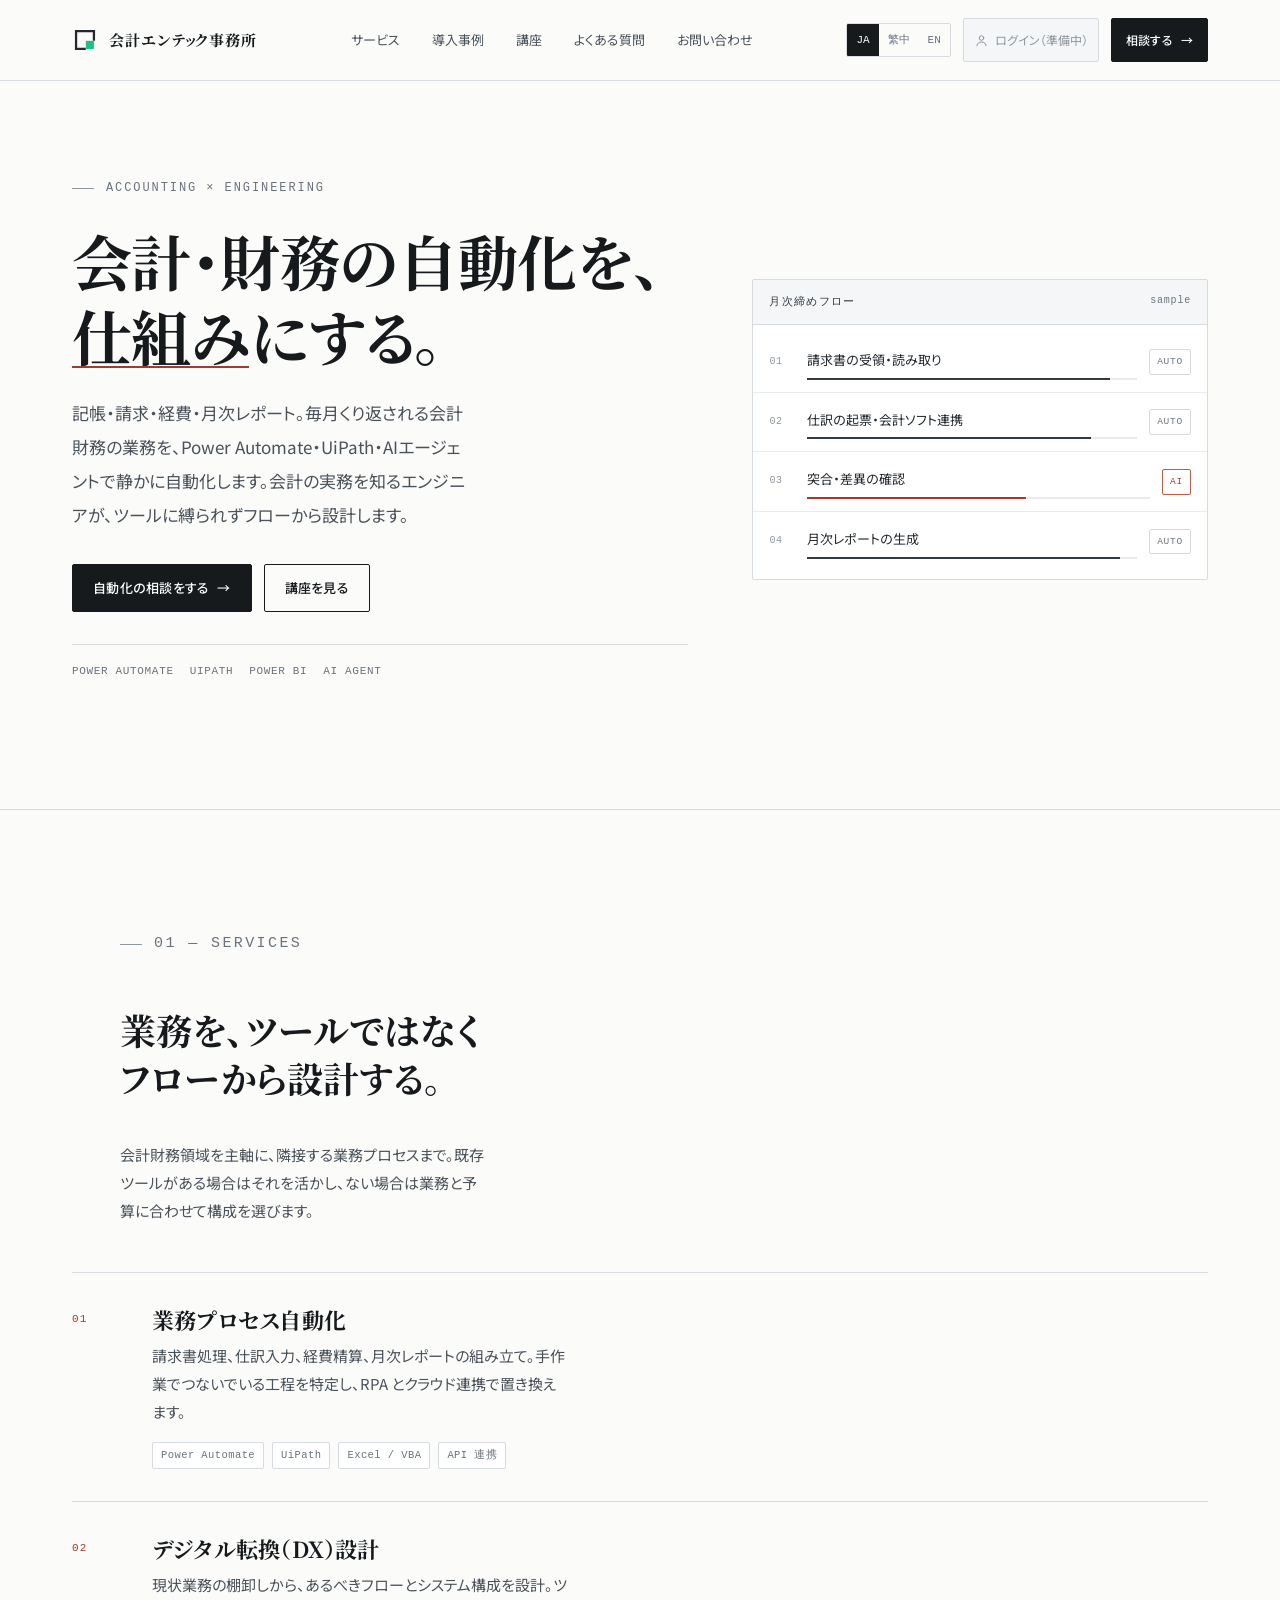
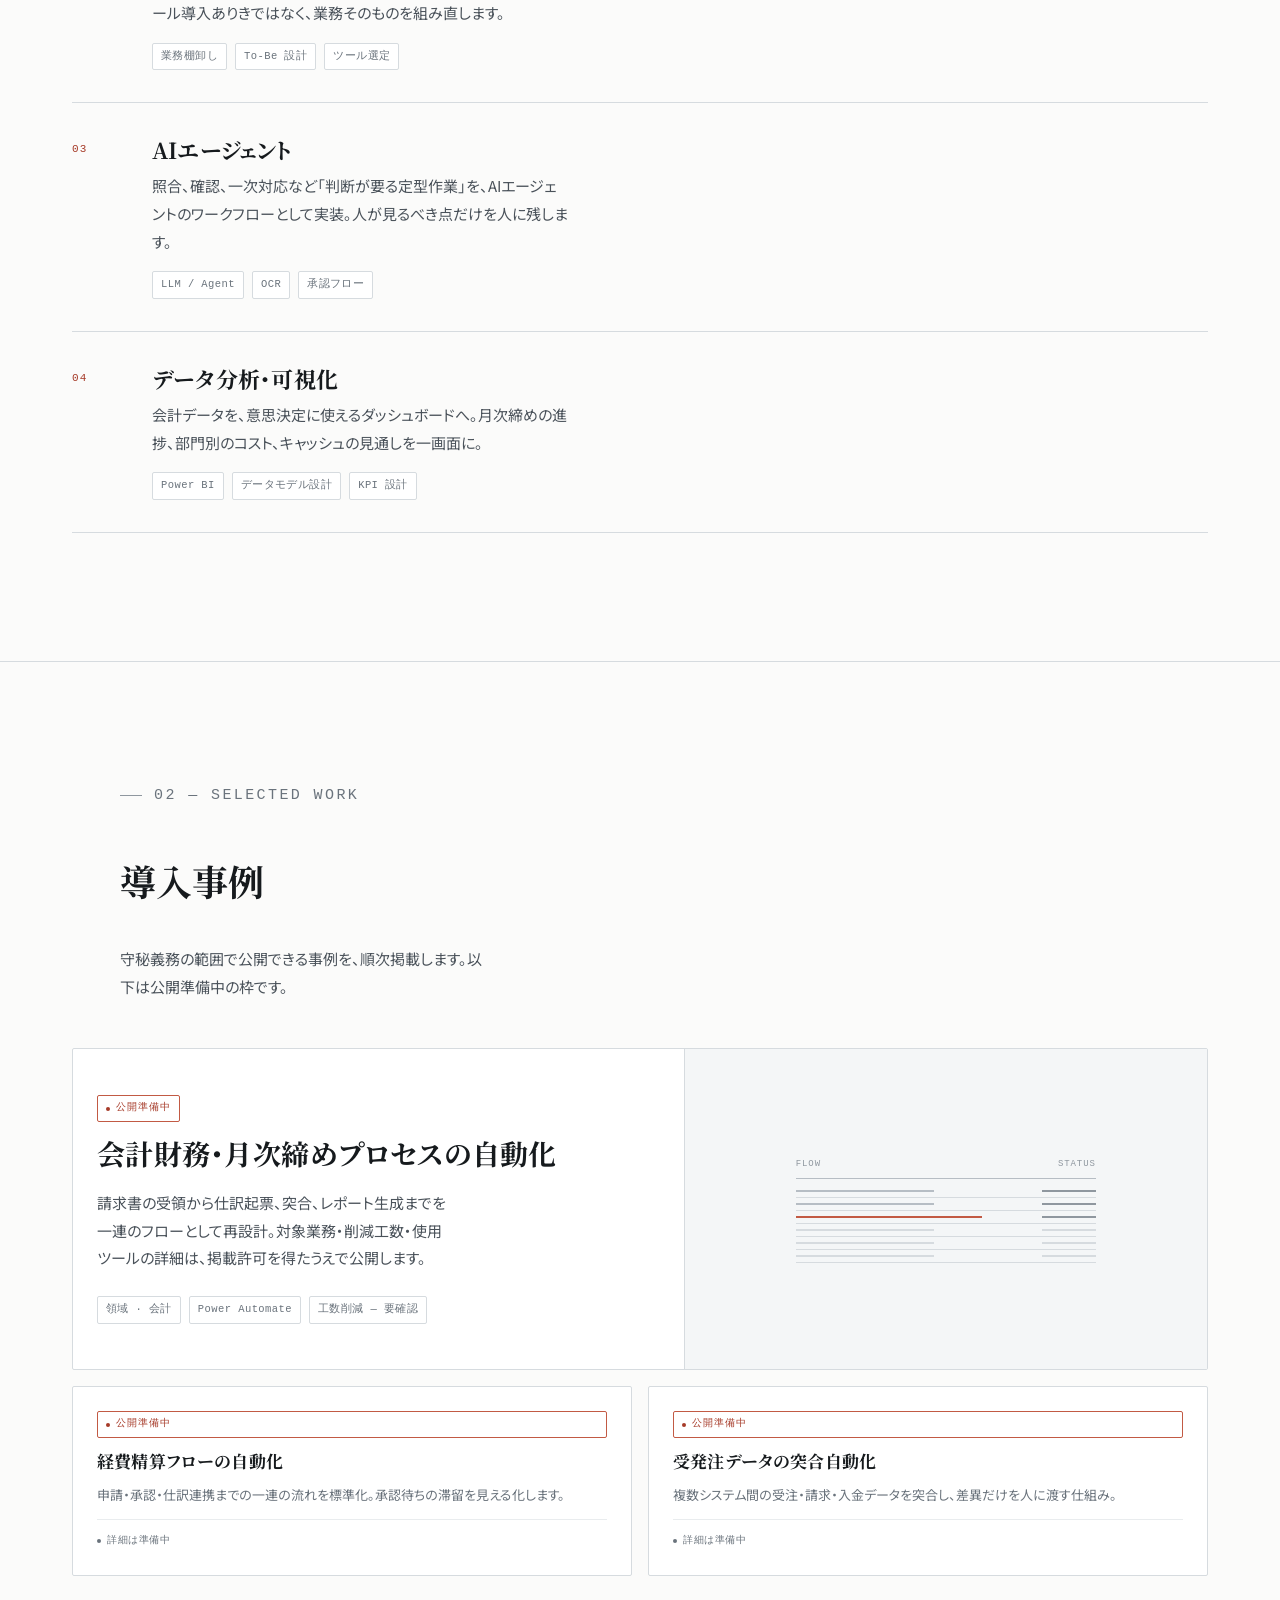
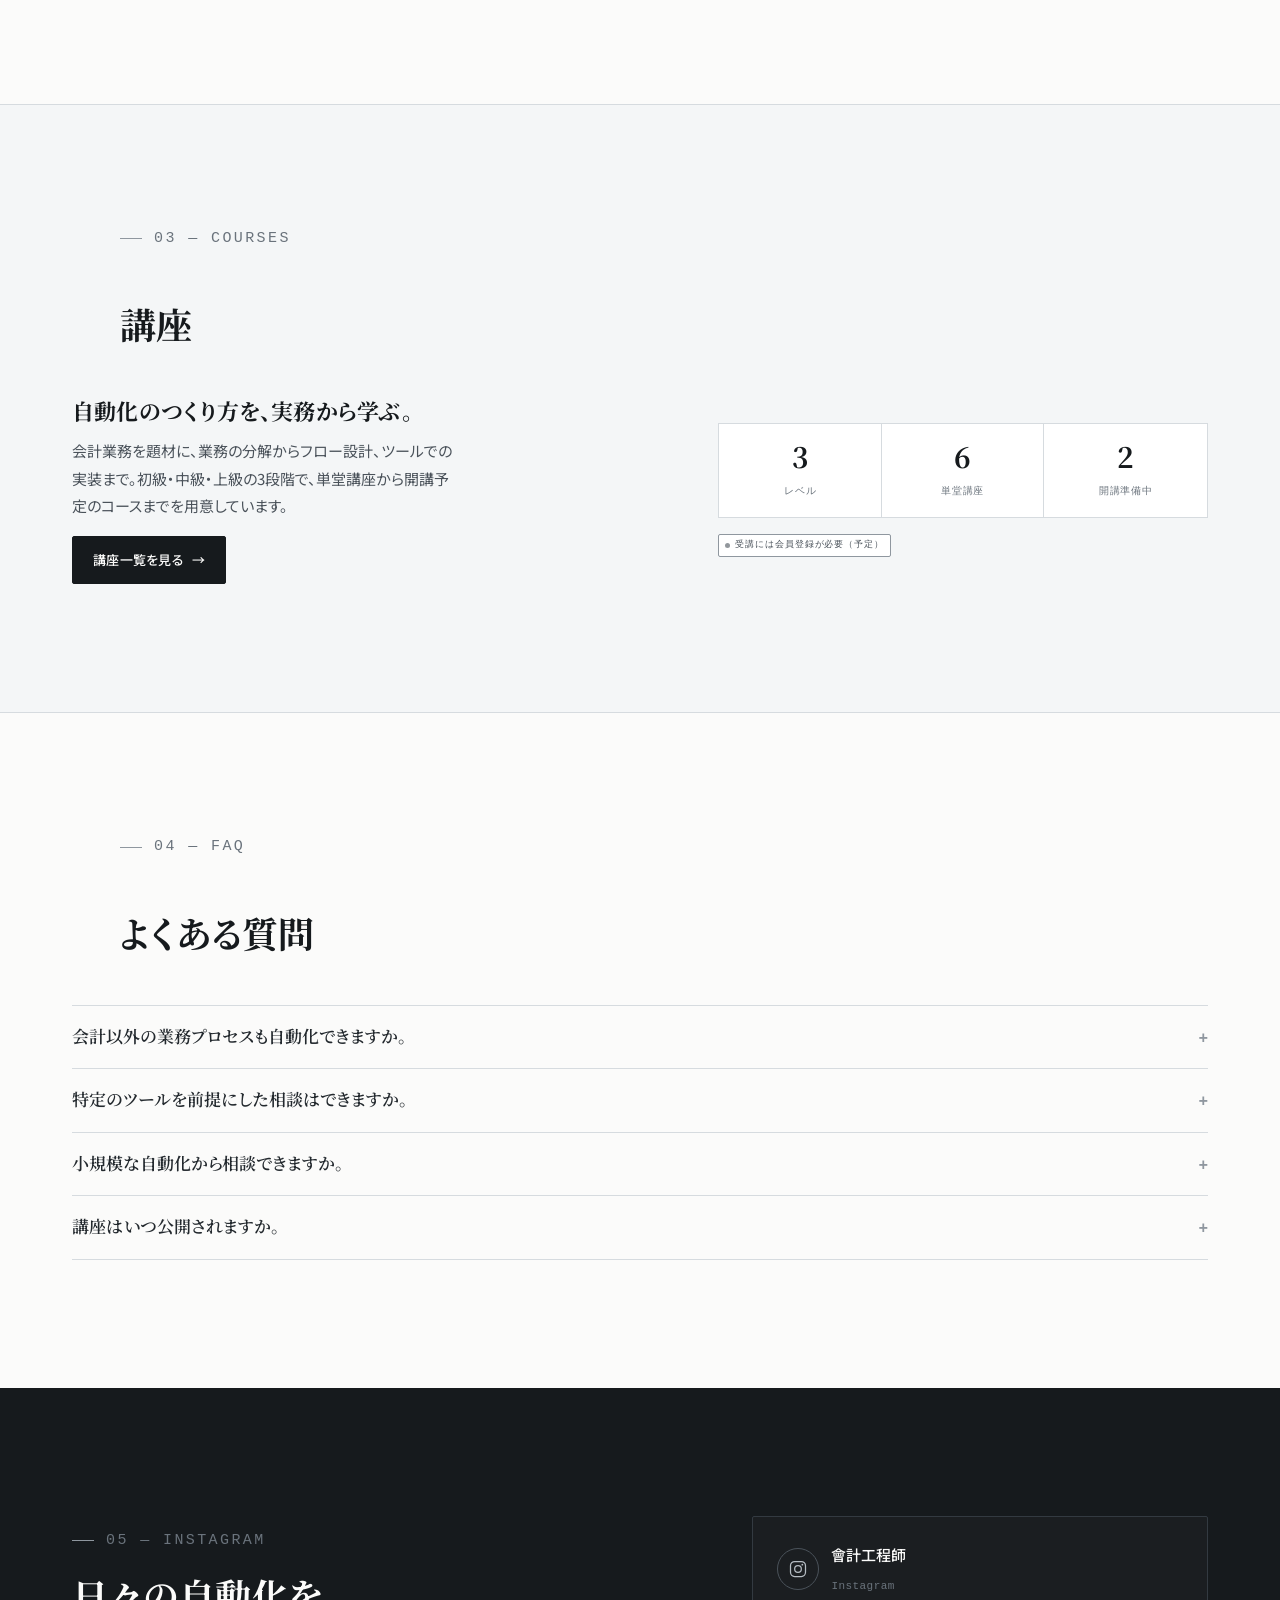
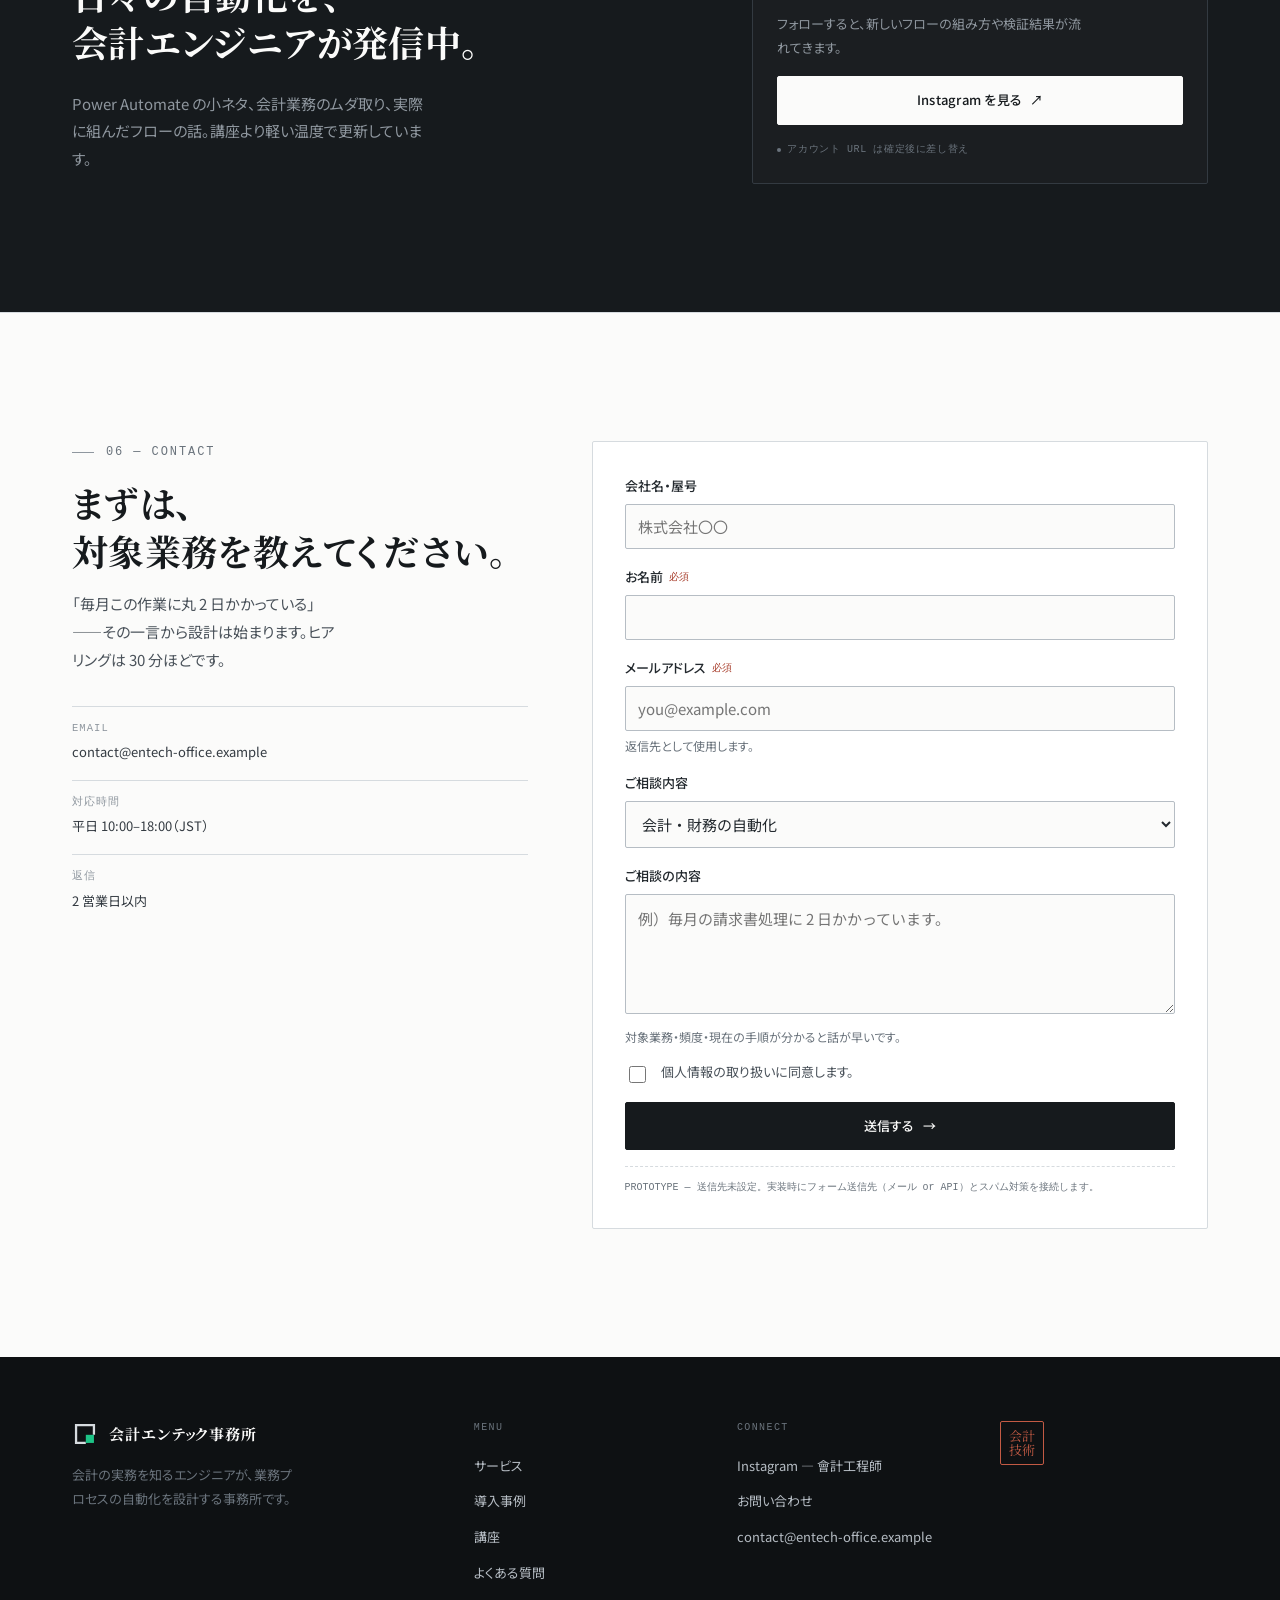
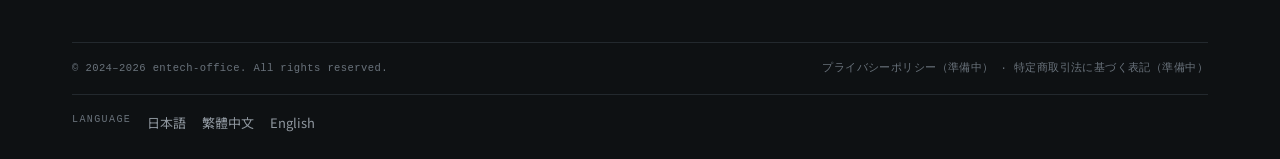
==== commit 615237de: "Disable member features and add copyright notice" ====
--- a/index.html
+++ b/index.html
@@ -166,18 +166,11 @@
         <button type="button" data-set-lang="ja" aria-pressed="true" lang="ja">JA</button>
         <button type="button" data-set-lang="zh" aria-pressed="false" lang="zh-Hant">繁中</button>
         <button type="button" data-set-lang="en" aria-pressed="false" lang="en">EN</button>
-      </div>
-
-      <!-- Member area: signed-out = sign in link, signed-in = account chip -->
-      <div class="mbr">
-        <a class="mbr__login" href="member.html#login" data-mbr-out>
+      </div><div class="mbr">
+        <button class="mbr__login mbr__login--disabled" type="button" disabled aria-label="ログイン機能は準備中です">
           <svg aria-hidden="true"><use href="#user"/></svg>
-          <span><span class="t" data-l="ja">ログイン</span><span class="t" data-l="zh">登入</span><span class="t" data-l="en">Sign in</span></span>
-        </a>
-        <a class="mbr__user" href="member.html#center" data-mbr-in hidden>
-          <span class="mbr__ava" aria-hidden="true">KE</span>
-          <span><span class="t" data-l="ja">マイページ</span><span class="t" data-l="zh">會員中心</span><span class="t" data-l="en">My page</span></span>
-        </a>
+          <span><span class="t" data-l="ja">ログイン（準備中）</span><span class="t" data-l="zh">登入（準備中）</span><span class="t" data-l="en">Sign in (coming soon)</span></span>
+        </button>
       </div>
 
       <a class="btn btn--sm" href="#contact" style="display:none" data-desktop-cta>
@@ -200,7 +193,7 @@
       <li><a href="courses.html"><span class="t" data-l="ja">講座</span><span class="t" data-l="zh">課程</span><span class="t" data-l="en">Courses</span></a></li>
       <li><a href="#faq"><span class="t" data-l="ja">よくある質問</span><span class="t" data-l="zh">常見問題</span><span class="t" data-l="en">FAQ</span></a></li>
       <li><a href="#contact"><span class="t" data-l="ja">お問い合わせ</span><span class="t" data-l="zh">聯絡我們</span><span class="t" data-l="en">Contact</span></a></li>
-      <li><a href="member.html"><span class="t" data-l="ja">会員ログイン</span><span class="t" data-l="zh">會員登入</span><span class="t" data-l="en">Member sign-in</span></a></li>
+      <li><span class="mnav__disabled" aria-disabled="true"><span class="t" data-l="ja">会員ログイン（準備中）</span><span class="t" data-l="zh">會員登入（準備中）</span><span class="t" data-l="en">Member sign-in (coming soon)</span></span></li>
     </ul>
     <div class="mnav__ft">
       <a class="btn btn--block" href="#contact">
@@ -611,7 +604,6 @@
           <li><a href="#projects"><span class="t" data-l="ja">導入事例</span><span class="t" data-l="zh">專案展示</span><span class="t" data-l="en">Work</span></a></li>
           <li><a href="courses.html"><span class="t" data-l="ja">講座</span><span class="t" data-l="zh">課程</span><span class="t" data-l="en">Courses</span></a></li>
           <li><a href="#faq"><span class="t" data-l="ja">よくある質問</span><span class="t" data-l="zh">常見問題</span><span class="t" data-l="en">FAQ</span></a></li>
-          <li><a href="member.html"><span class="t" data-l="ja">会員ログイン</span><span class="t" data-l="zh">會員登入</span><span class="t" data-l="en">Member sign-in</span></a></li>
         </ul>
       </div>
       <div>
@@ -627,7 +619,7 @@
       </div>
     </div>
     <div class="ftr__bt">
-      <span>© <span data-year>2026</span> 会計エンテック事務所</span>
+      <span>© 2024–2026 entech-office. All rights reserved.</span>
       <span><span class="t" data-l="ja">プライバシーポリシー（準備中）</span><span class="t" data-l="zh">隱私權政策（準備中）</span><span class="t" data-l="en">Privacy policy (in preparation)</span> · <span class="t" data-l="ja">特定商取引法に基づく表記（準備中）</span><span class="t" data-l="zh">商業交易法標示（準備中）</span><span class="t" data-l="en">Commercial disclosure (in preparation)</span></span>
     </div>
 
--- a/styles.css
+++ b/styles.css
@@ -183,11 +183,18 @@
 /* Member area — header */
 .mbr{display:none;align-items:center;gap:var(--sp-2)}
 .mbr__login{
-  display:inline-flex;align-items:center;gap:6px;font-size:var(--fs-xs);color:var(--ink-600);
-  padding:8px 10px;min-height:44px;border-radius:var(--radius);transition:color .2s,background .2s
+  display:inline-flex;align-items:center;gap:6px;font:inherit;font-size:var(--fs-xs);color:var(--ink-600);
+  padding:8px 10px;min-height:44px;border:0;border-radius:var(--radius);background:none;transition:color .2s,background .2s
 }
 .mbr__login:hover{color:var(--ink-900);background:var(--ink-50)}
 .mbr__login svg{width:15px;height:15px}
+.mbr__login--disabled,.mbr__login--disabled:hover{
+  color:var(--ink-400);background:var(--ink-50);border:1px solid var(--ink-200);cursor:not-allowed
+}
+.mnav__disabled{
+  display:flex;align-items:center;min-height:48px;padding:var(--sp-3) var(--sp-6);
+  border-bottom:1px solid var(--ink-100);font-size:var(--fs-base);color:var(--ink-400);cursor:not-allowed
+}
 /* logged-in chip */
 .mbr__user{
   display:inline-flex;align-items:center;gap:8px;padding:5px 10px 5px 5px;min-height:44px;
@@ -831,3 +838,5 @@
 .btn--action-rev:hover{background:var(--ink-900);border-color:var(--ink-900)}
 .badge--action{background:var(--square-100);color:var(--square-700);border:1px solid var(--square-500)}
 .markdemo{display:flex;align-items:flex-end;gap:26px;flex-wrap:wrap}
+
+.btn--disabled,.btn--disabled:hover{background:var(--ink-200);border-color:var(--ink-200);color:var(--ink-500);cursor:not-allowed}
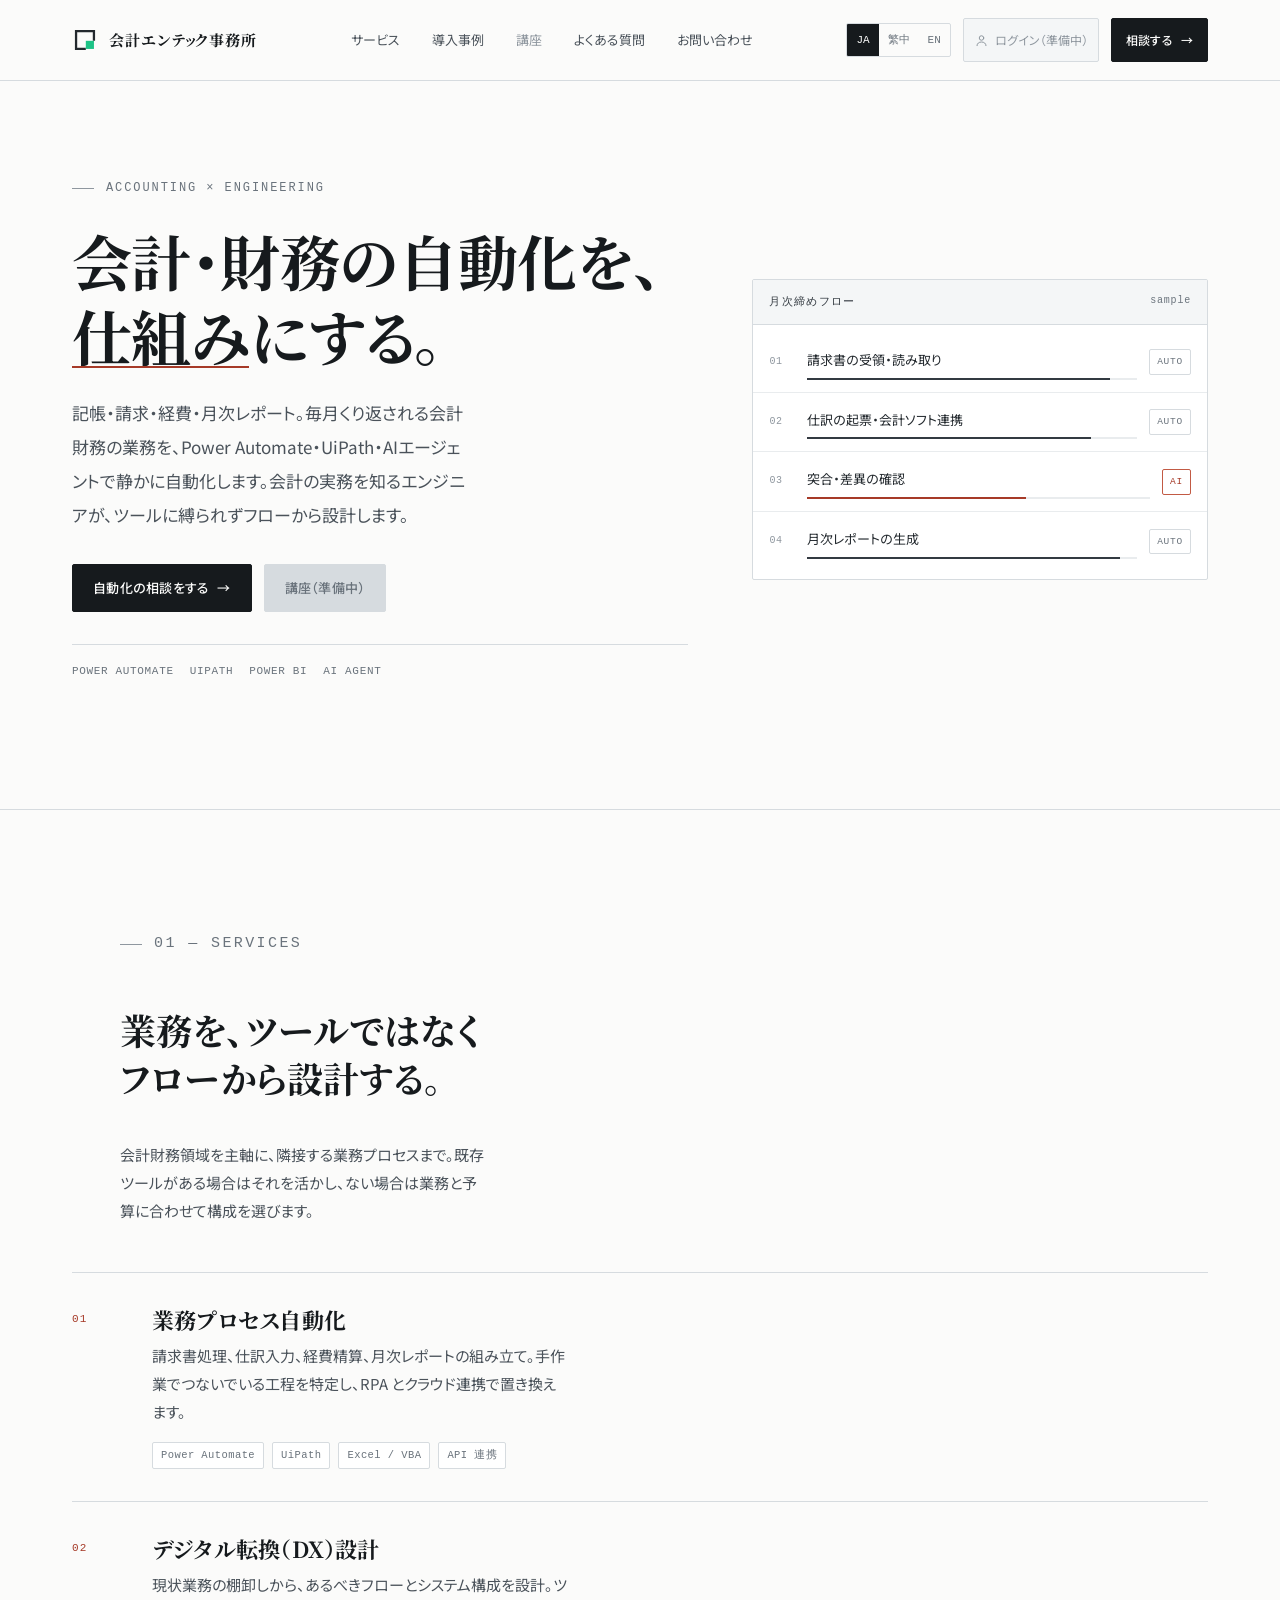
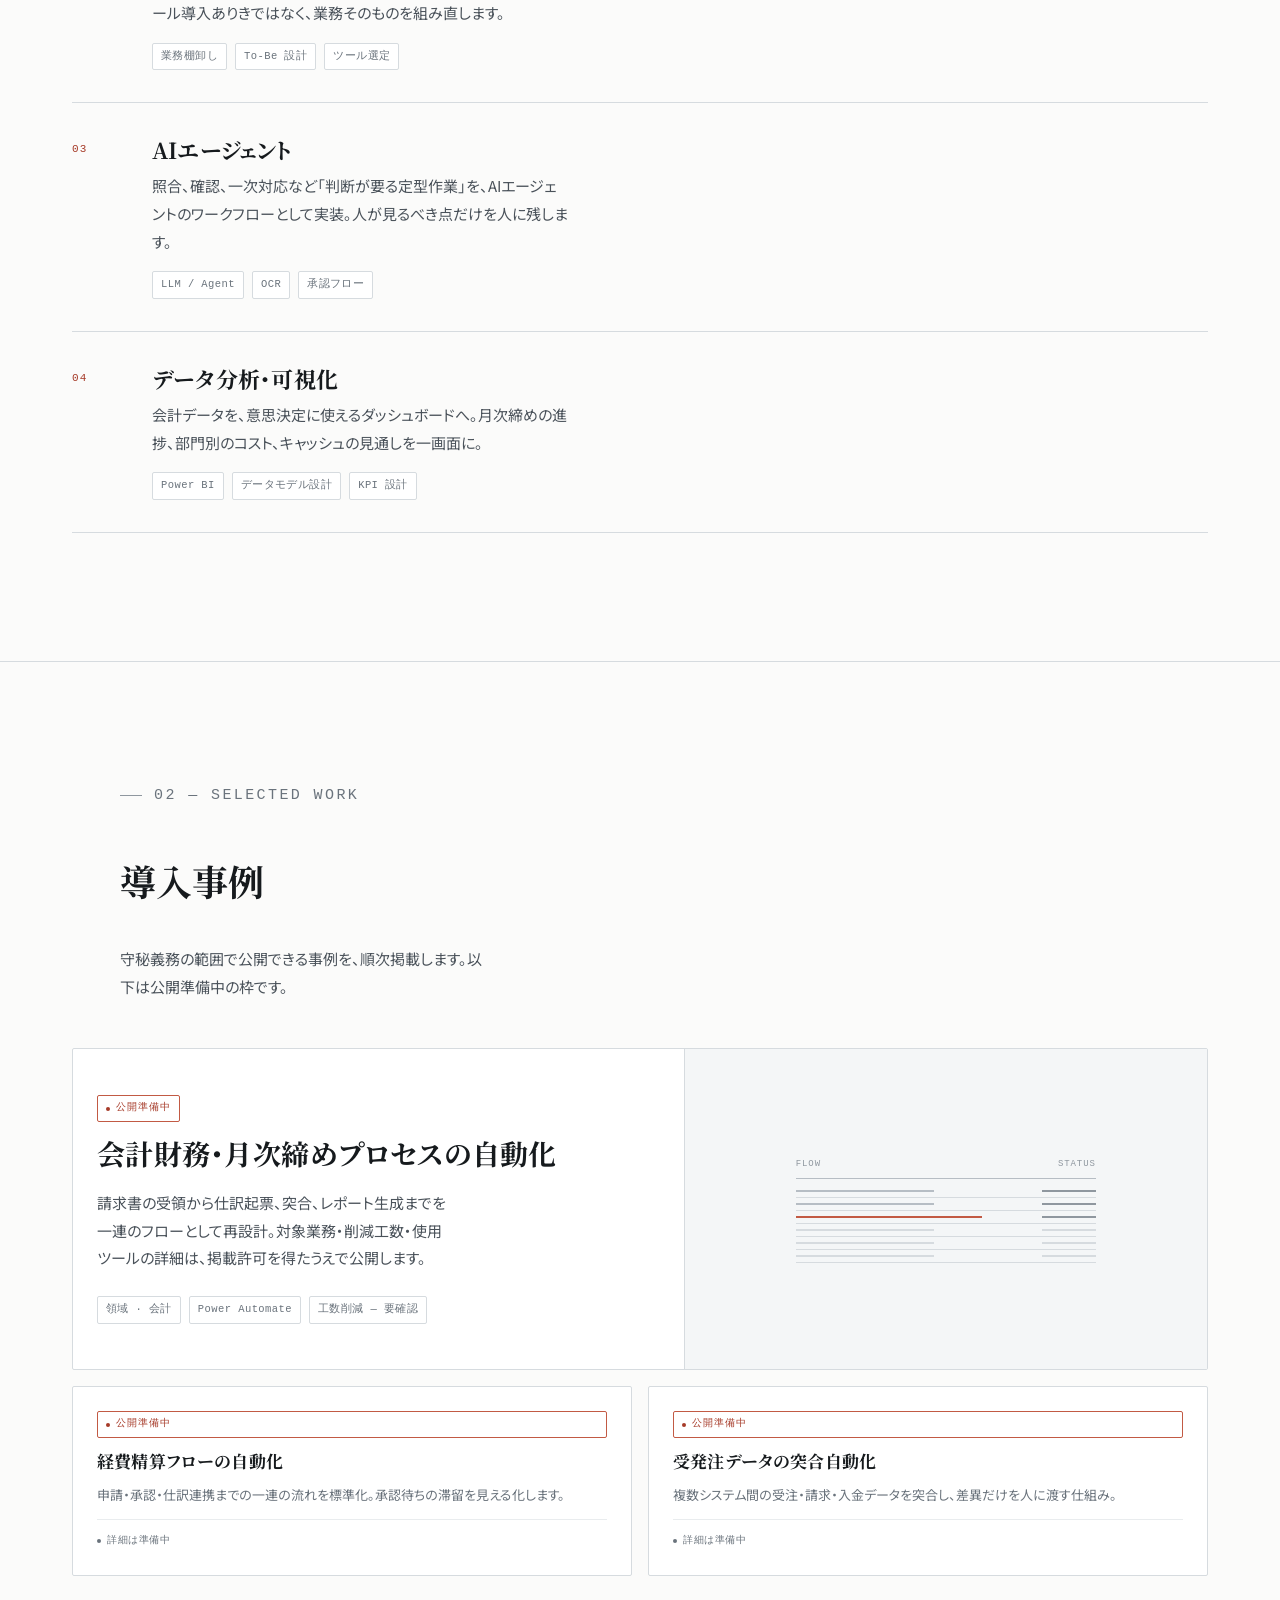
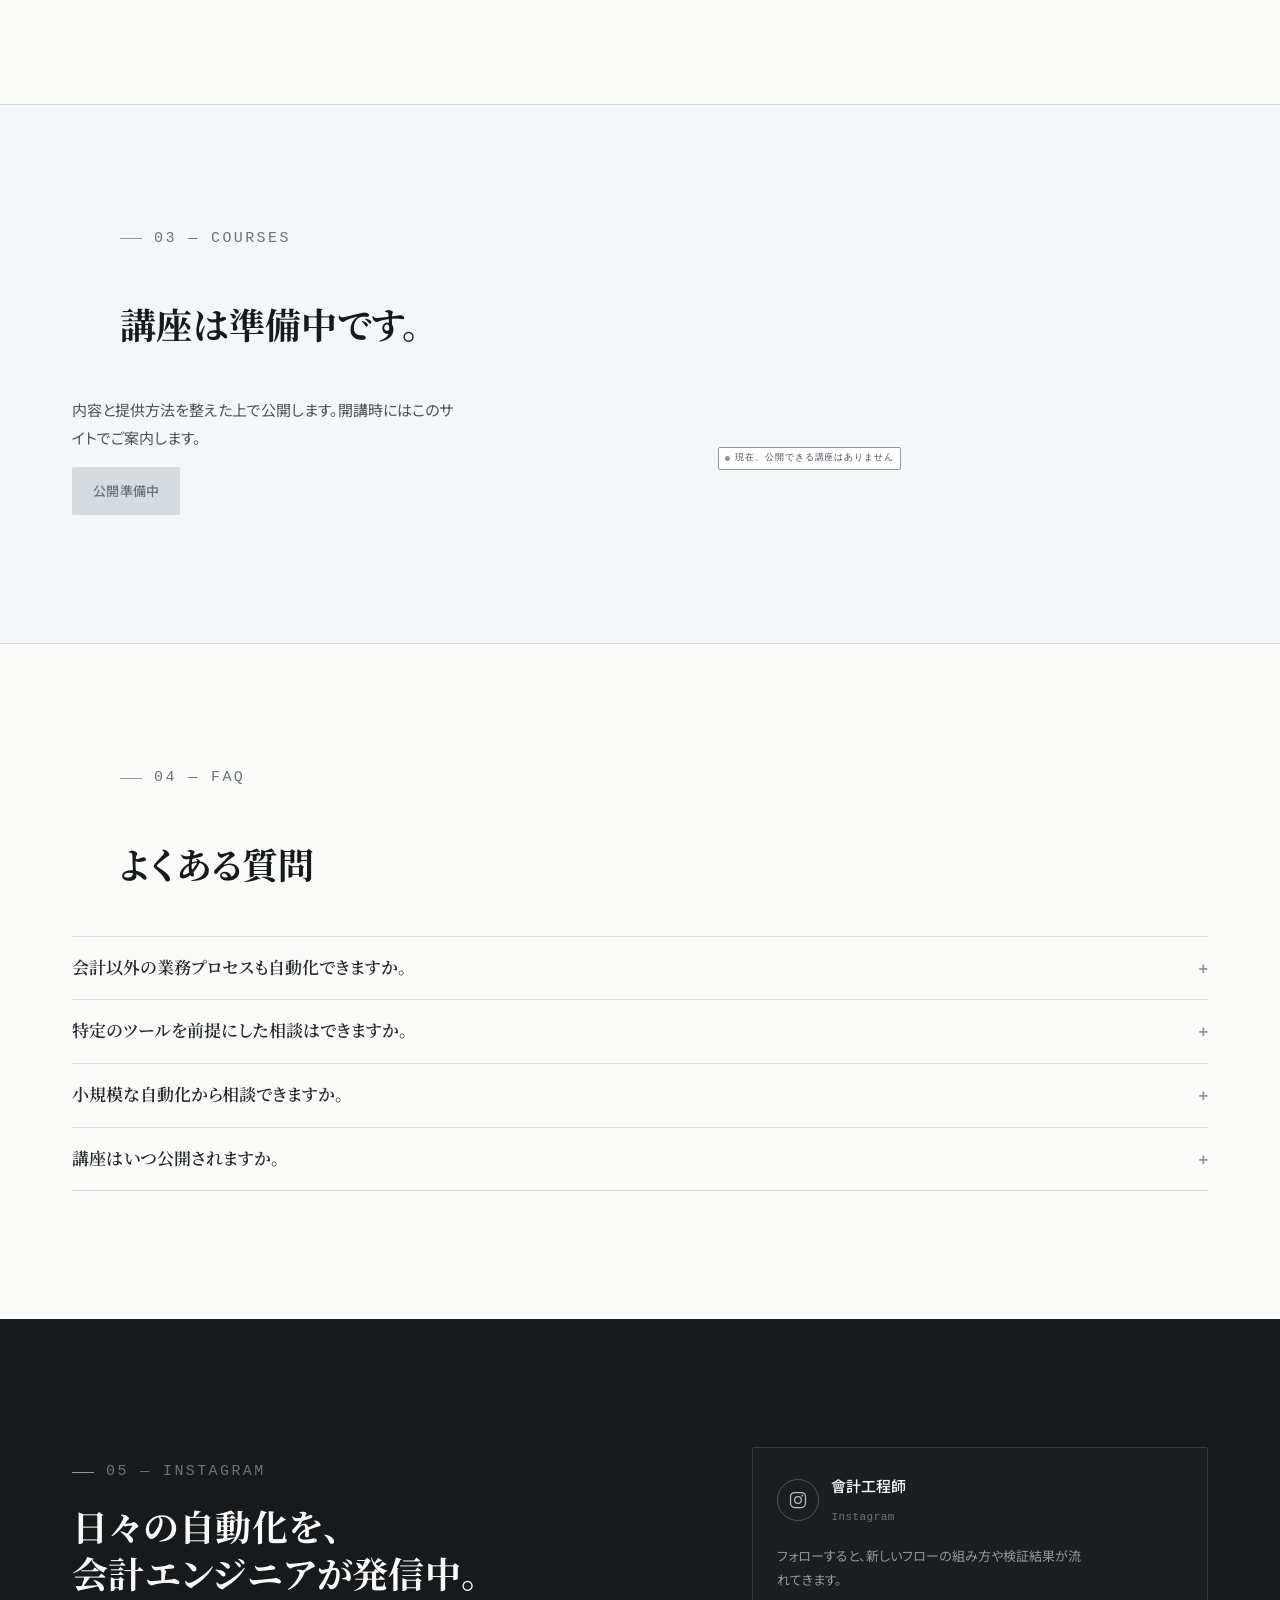
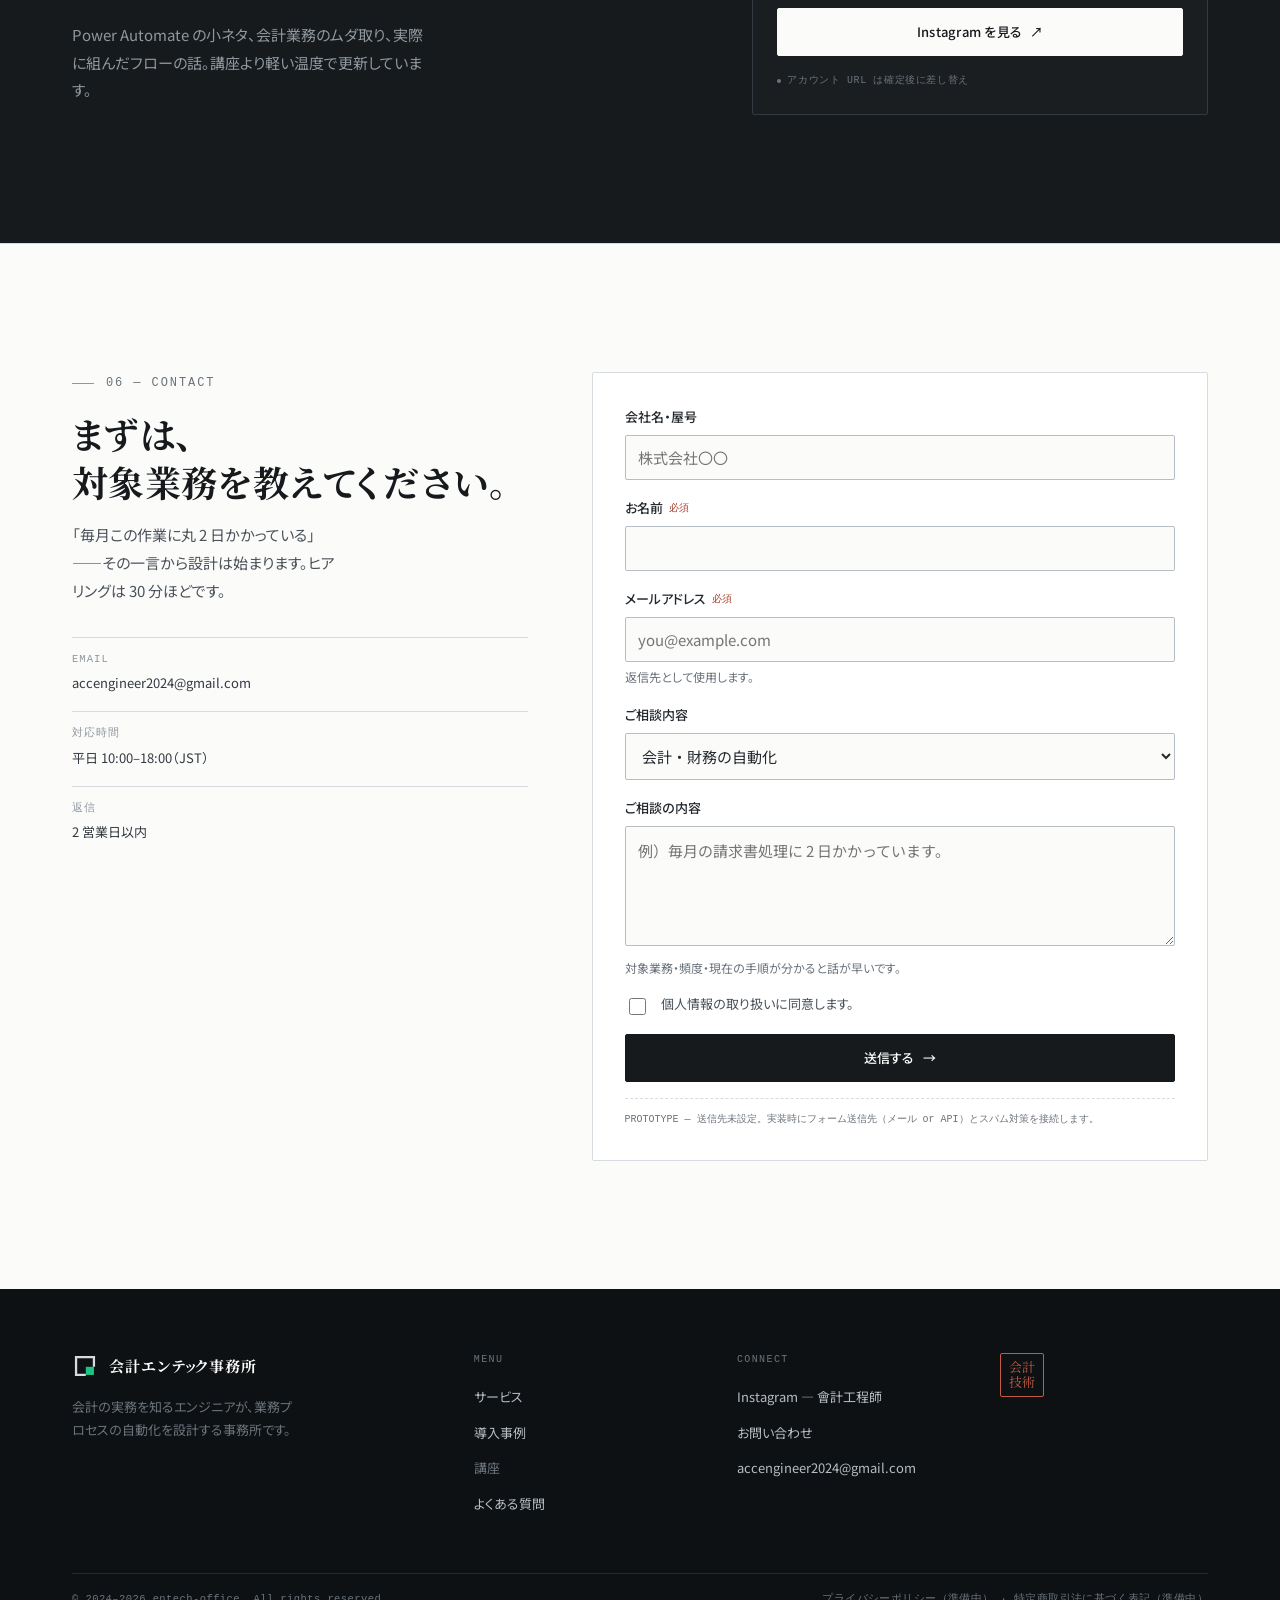
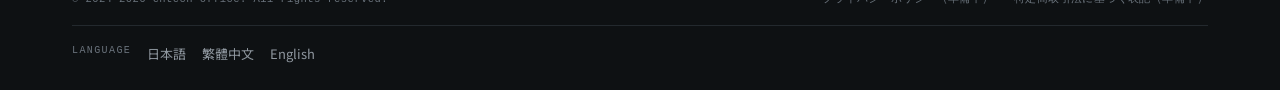
==== commit 782cab38: "Mark courses as coming soon and update contact email" ====
--- a/index.html
+++ b/index.html
@@ -9,11 +9,11 @@
 <meta name="author" content="会計エンテック事務所">
 <meta name="robots" content="index, follow, max-image-preview:large">
 <meta name="theme-color" content="#161A1D">
-<link rel="canonical" href="https://entech-office.github.io/official_landing_page/">
-<link rel="alternate" hreflang="ja" href="https://entech-office.github.io/official_landing_page/">
-<link rel="alternate" hreflang="zh-Hant" href="https://entech-office.github.io/official_landing_page/zh-tw/">
-<link rel="alternate" hreflang="en" href="https://entech-office.github.io/official_landing_page/en/">
-<link rel="alternate" hreflang="x-default" href="https://entech-office.github.io/official_landing_page/">
+<link rel="canonical" href="https://entech-office.github.io/">
+<link rel="alternate" hreflang="ja" href="https://entech-office.github.io/">
+<link rel="alternate" hreflang="zh-Hant" href="https://entech-office.github.io/zh-tw/">
+<link rel="alternate" hreflang="en" href="https://entech-office.github.io/en/">
+<link rel="alternate" hreflang="x-default" href="https://entech-office.github.io/">
 <link rel="icon" href="favicon.svg" type="image/svg+xml">
 <!-- OGP: og:image（1200×630）は素材支給後に追加 -->
 <meta property="og:type" content="website">
@@ -23,7 +23,7 @@
 <meta property="og:locale:alternate" content="en_US">
 <meta property="og:title" content="会計エンテック事務所｜会計・財務業務の自動化とDX設計">
 <meta property="og:description" content="記帳・請求・経費・月次レポート。くり返される会計業務を、仕組みにする。会計の実務を知るエンジニアが設計する自動化事務所です。">
-<meta property="og:url" content="https://entech-office.github.io/official_landing_page/">
+<meta property="og:url" content="https://entech-office.github.io/">
 <meta name="twitter:card" content="summary_large_image">
 <meta name="twitter:title" content="会計エンテック事務所｜会計・財務業務の自動化とDX設計">
 <meta name="twitter:description" content="会計の実務を知るエンジニアが、業務プロセスの自動化を設計します。">
@@ -39,12 +39,12 @@
   "@graph": [
     {
       "@type": ["ProfessionalService", "AccountingService"],
-      "@id": "https://entech-office.github.io/official_landing_page/#organization",
+      "@id": "https://entech-office.github.io/#organization",
       "name": "会計エンテック事務所",
       "alternateName": ["會計工程師", "Entech Office"],
-      "url": "https://entech-office.github.io/official_landing_page/",
-      "logo": "https://entech-office.github.io/official_landing_page/logos/logo-lockup-primary.svg",
-      "image": "https://entech-office.github.io/official_landing_page/logos/logo-lockup-primary.svg",
+      "url": "https://entech-office.github.io/",
+      "logo": "https://entech-office.github.io/logos/logo-lockup-primary.svg",
+      "image": "https://entech-office.github.io/logos/logo-lockup-primary.svg",
       "description": "会計・財務業務の自動化とデジタル転換（DX）を設計する事務所。Power Automate・UiPath・AIエージェント・Power BI を用い、会計領域に限らず業務プロセスの自動化を設計・実装する。",
       "slogan": "会計のしごとを、仕組みにする。",
       "areaServed": { "@type": "Country", "name": "Japan" },
@@ -60,7 +60,7 @@
       "contactPoint": {
         "@type": "ContactPoint",
         "contactType": "sales",
-        "email": "contact@entech-office.example",
+        "email": "accengineer2024@gmail.com",
         "availableLanguage": ["ja", "zh-Hant", "en"]
       },
       "hasOfferCatalog": {
@@ -76,15 +76,15 @@
     },
     {
       "@type": "WebSite",
-      "@id": "https://entech-office.github.io/official_landing_page/#website",
-      "url": "https://entech-office.github.io/official_landing_page/",
+      "@id": "https://entech-office.github.io/#website",
+      "url": "https://entech-office.github.io/",
       "name": "会計エンテック事務所",
       "inLanguage": "ja",
-      "publisher": { "@id": "https://entech-office.github.io/official_landing_page/#organization" }
+      "publisher": { "@id": "https://entech-office.github.io/#organization" }
     },
     {
       "@type": "FAQPage",
-      "@id": "https://entech-office.github.io/official_landing_page/#faq",
+      "@id": "https://entech-office.github.io/#faq",
       "mainEntity": [
         {
           "@type": "Question",
@@ -156,7 +156,7 @@
     <nav class="nav" aria-label="メインナビゲーション">
       <a href="#services"><span class="t" data-l="ja">サービス</span><span class="t" data-l="zh">服務</span><span class="t" data-l="en">Services</span></a>
       <a href="#projects"><span class="t" data-l="ja">導入事例</span><span class="t" data-l="zh">專案展示</span><span class="t" data-l="en">Work</span></a>
-      <a href="courses.html"><span class="t" data-l="ja">講座</span><span class="t" data-l="zh">課程</span><span class="t" data-l="en">Courses</span></a>
+      <span class="link--disabled" aria-disabled="true"><span class="t" data-l="ja">講座</span><span class="t" data-l="zh">課程</span><span class="t" data-l="en">Courses</span></span>
       <a href="#faq"><span class="t" data-l="ja">よくある質問</span><span class="t" data-l="zh">常見問題</span><span class="t" data-l="en">FAQ</span></a>
       <a href="#contact"><span class="t" data-l="ja">お問い合わせ</span><span class="t" data-l="zh">聯絡我們</span><span class="t" data-l="en">Contact</span></a>
     </nav>
@@ -190,7 +190,7 @@
     <ul>
       <li><a href="#services"><span class="t" data-l="ja">サービス</span><span class="t" data-l="zh">服務</span><span class="t" data-l="en">Services</span></a></li>
       <li><a href="#projects"><span class="t" data-l="ja">導入事例</span><span class="t" data-l="zh">專案展示</span><span class="t" data-l="en">Work</span></a></li>
-      <li><a href="courses.html"><span class="t" data-l="ja">講座</span><span class="t" data-l="zh">課程</span><span class="t" data-l="en">Courses</span></a></li>
+      <li><span class="link--disabled" aria-disabled="true"><span class="t" data-l="ja">講座</span><span class="t" data-l="zh">課程</span><span class="t" data-l="en">Courses</span></span></li>
       <li><a href="#faq"><span class="t" data-l="ja">よくある質問</span><span class="t" data-l="zh">常見問題</span><span class="t" data-l="en">FAQ</span></a></li>
       <li><a href="#contact"><span class="t" data-l="ja">お問い合わせ</span><span class="t" data-l="zh">聯絡我們</span><span class="t" data-l="en">Contact</span></a></li>
       <li><span class="mnav__disabled" aria-disabled="true"><span class="t" data-l="ja">会員ログイン（準備中）</span><span class="t" data-l="zh">會員登入（準備中）</span><span class="t" data-l="en">Member sign-in (coming soon)</span></span></li>
@@ -225,9 +225,9 @@
             <span class="t" data-l="ja">自動化の相談をする</span><span class="t" data-l="zh">聊聊你的自動化需求</span><span class="t" data-l="en">Discuss your process</span>
             <span class="btn__arrow" aria-hidden="true">→</span>
           </a>
-          <a class="btn btn--ghost" href="courses.html">
-            <span class="t" data-l="ja">講座を見る</span><span class="t" data-l="zh">查看課程</span><span class="t" data-l="en">See the courses</span>
-          </a>
+          <button class="btn btn--ghost btn--disabled" type="button" disabled aria-label="講座は準備中です">
+            <span class="t" data-l="ja">講座（準備中）</span><span class="t" data-l="zh">課程（準備中）</span><span class="t" data-l="en">Courses (coming soon)</span>
+          </button>
         </div>
         <div class="hero__tools">
           <span>Power Automate</span><span>UiPath</span><span>Power BI</span><span>AI Agent</span>
@@ -393,53 +393,25 @@
     </div>
   </section>
 
-  <!-- ===== Courses teaser → courses.html ===== -->
+  <!-- ===== Courses (in preparation) ===== -->
   <section class="sec sec--tight sec--tint" id="courses" aria-labelledby="h-courses">
     <div class="wrap">
       <div class="sec-head">
         <p class="eyebrow">03 — Courses</p>
-        <h2 id="h-courses"><span class="t" data-l="ja">講座</span><span class="t" data-l="zh">課程</span><span class="t" data-l="en">Courses</span></h2>
-      </div>
-
+        <h2 id="h-courses"><span class="t" data-l="ja">講座は準備中です。</span><span class="t" data-l="zh">課程準備中。</span><span class="t" data-l="en">Courses are coming soon.</span></h2>
+      </div>
       <div class="courses-teaser">
         <div>
-          <h3 style="font-size:var(--fs-lg);margin-bottom:var(--sp-3)">
-            <span class="t" data-l="ja">自動化のつくり方を、実務から学ぶ。</span>
-            <span class="t" data-l="zh">從實務出發，學會怎麼做自動化。</span>
-            <span class="t" data-l="en">Learn how automation is actually built.</span>
-          </h3>
           <p style="max-width:48ch;margin-bottom:var(--sp-4)">
-            <span class="t" data-l="ja">会計業務を題材に、業務の分解からフロー設計、ツールでの実装まで。初級・中級・上級の3段階で、単堂講座から開講予定のコースまでを用意しています。</span>
-            <span class="t" data-l="zh">以會計業務為題材，從流程拆解、流程設計到工具實作。分初級、中級、進階三級，從單堂課程到完整課程都在規劃中。</span>
-            <span class="t" data-l="en">Built on accounting work: breaking a process down, designing the flow, then implementing it in a tool. Three levels, from single-session classes up to full courses.</span>
+            <span class="t" data-l="ja">内容と提供方法を整えた上で公開します。開講時にはこのサイトでご案内します。</span>
+            <span class="t" data-l="zh">內容與提供方式準備完成後才會公開；開放時會在此網站公告。</span>
+            <span class="t" data-l="en">We will publish course information once its content and delivery format are ready.</span>
           </p>
-          <div class="hero__cta" style="margin-top:0">
-            <a class="btn" href="courses.html">
-              <span class="t" data-l="ja">講座一覧を見る</span><span class="t" data-l="zh">查看課程列表</span><span class="t" data-l="en">Browse all courses</span>
-              <span class="btn__arrow" aria-hidden="true">→</span>
-            </a>
-          </div>
-        </div>
-
-        <div>
-          <div class="ct-stats">
-            <div class="ct-stat">
-              <b>3</b>
-              <span><span class="t" data-l="ja">レベル</span><span class="t" data-l="zh">程度分級</span><span class="t" data-l="en">Levels</span></span>
-            </div>
-            <div class="ct-stat">
-              <b>6</b>
-              <span><span class="t" data-l="ja">単堂講座</span><span class="t" data-l="zh">單堂課程</span><span class="t" data-l="en">Classes</span></span>
-            </div>
-            <div class="ct-stat">
-              <b>2</b>
-              <span><span class="t" data-l="ja">開講準備中</span><span class="t" data-l="zh">開課準備中</span><span class="t" data-l="en">In prep</span></span>
-            </div>
-          </div>
-          <div class="anno-l" style="margin-top:var(--sp-4)">
-            <span class="src src--proto"><span class="t" data-l="ja">受講には会員登録が必要（予定）</span><span class="t" data-l="zh">修課需註冊會員（預定）</span><span class="t" data-l="en">Membership required (planned)</span></span>
-          </div>
-        </div>
+          <button class="btn btn--disabled" type="button" disabled aria-label="講座は準備中です">
+            <span class="t" data-l="ja">公開準備中</span><span class="t" data-l="zh">公開準備中</span><span class="t" data-l="en">In preparation</span>
+          </button>
+        </div>
+        <div><span class="src src--proto"><span class="t" data-l="ja">現在、公開できる講座はありません</span><span class="t" data-l="zh">目前尚無可公開的課程</span><span class="t" data-l="en">No courses are published yet</span></span></div>
       </div>
     </div>
   </section>
@@ -521,7 +493,7 @@
         <dl class="contact__meta">
           <div>
             <dt>Email</dt>
-            <dd>contact@entech-office.example</dd>
+            <dd>accengineer2024@gmail.com</dd>
           </div>
           <div>
             <dt><span class="t" data-l="ja">対応時間</span><span class="t" data-l="zh">服務時間</span><span class="t" data-l="en">Hours</span></dt>
@@ -602,7 +574,7 @@
         <ul>
           <li><a href="#services"><span class="t" data-l="ja">サービス</span><span class="t" data-l="zh">服務</span><span class="t" data-l="en">Services</span></a></li>
           <li><a href="#projects"><span class="t" data-l="ja">導入事例</span><span class="t" data-l="zh">專案展示</span><span class="t" data-l="en">Work</span></a></li>
-          <li><a href="courses.html"><span class="t" data-l="ja">講座</span><span class="t" data-l="zh">課程</span><span class="t" data-l="en">Courses</span></a></li>
+          <li><span class="link--disabled" aria-disabled="true"><span class="t" data-l="ja">講座</span><span class="t" data-l="zh">課程</span><span class="t" data-l="en">Courses</span></span></li>
           <li><a href="#faq"><span class="t" data-l="ja">よくある質問</span><span class="t" data-l="zh">常見問題</span><span class="t" data-l="en">FAQ</span></a></li>
         </ul>
       </div>
@@ -611,7 +583,7 @@
         <ul>
           <li><a href="https://www.instagram.com/" target="_blank" rel="noopener noreferrer">Instagram — 會計工程師</a></li>
           <li><a href="#contact"><span class="t" data-l="ja">お問い合わせ</span><span class="t" data-l="zh">聯絡我們</span><span class="t" data-l="en">Contact</span></a></li>
-          <li><a href="mailto:contact@entech-office.example">contact@entech-office.example</a></li>
+          <li><a href="mailto:accengineer2024@gmail.com">accengineer2024@gmail.com</a></li>
         </ul>
       </div>
       <div style="display:flex;align-items:flex-start;justify-content:flex-start">
--- a/styles.css
+++ b/styles.css
@@ -840,3 +840,8 @@
 .markdemo{display:flex;align-items:flex-end;gap:26px;flex-wrap:wrap}
 
 .btn--disabled,.btn--disabled:hover{background:var(--ink-200);border-color:var(--ink-200);color:var(--ink-500);cursor:not-allowed}
+
+.link--disabled{color:var(--ink-400);cursor:not-allowed}
+.nav .link--disabled{display:inline-flex;align-items:center;min-height:44px;font-size:var(--fs-sm)}
+.mnav .link--disabled{display:flex;align-items:center;min-height:48px;padding:var(--sp-3) var(--sp-6);border-bottom:1px solid var(--ink-100);font-size:var(--fs-base)}
+.ftr .link--disabled{font-size:var(--fs-sm);color:var(--ink-500)}
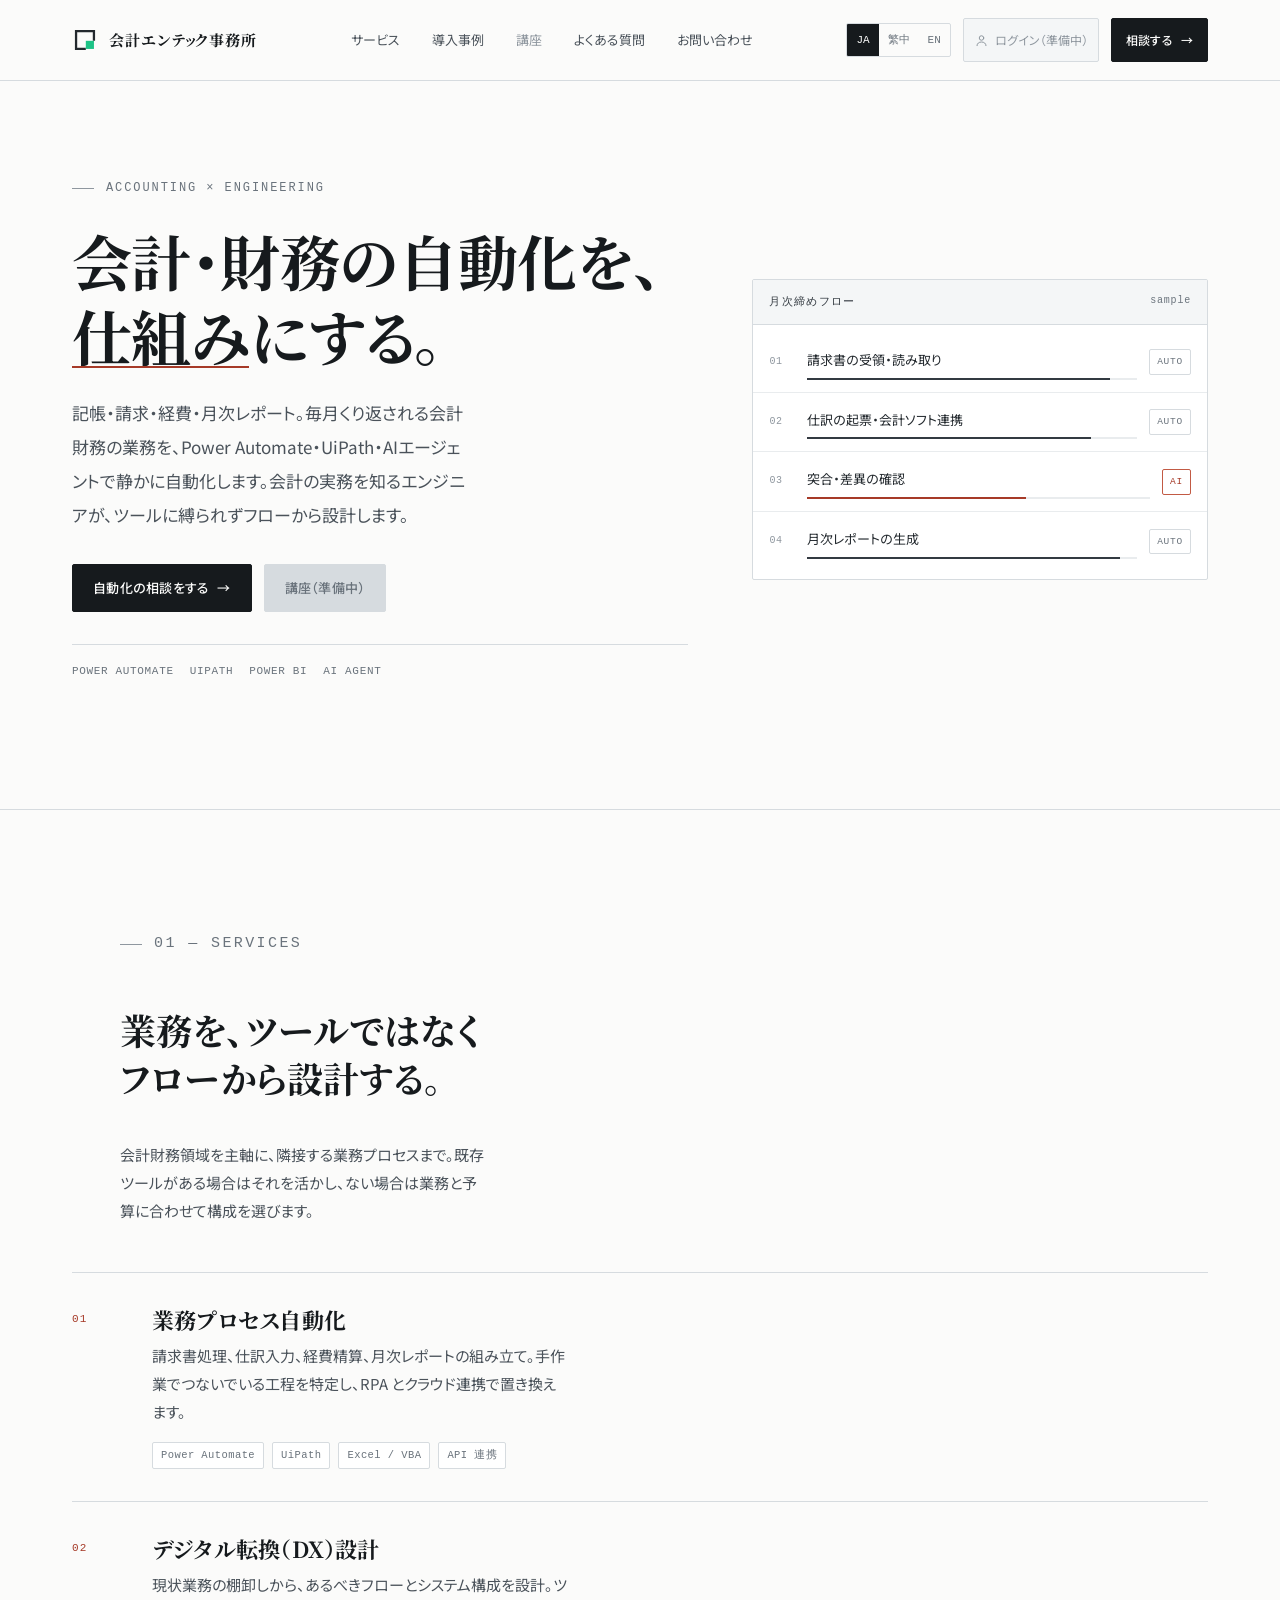
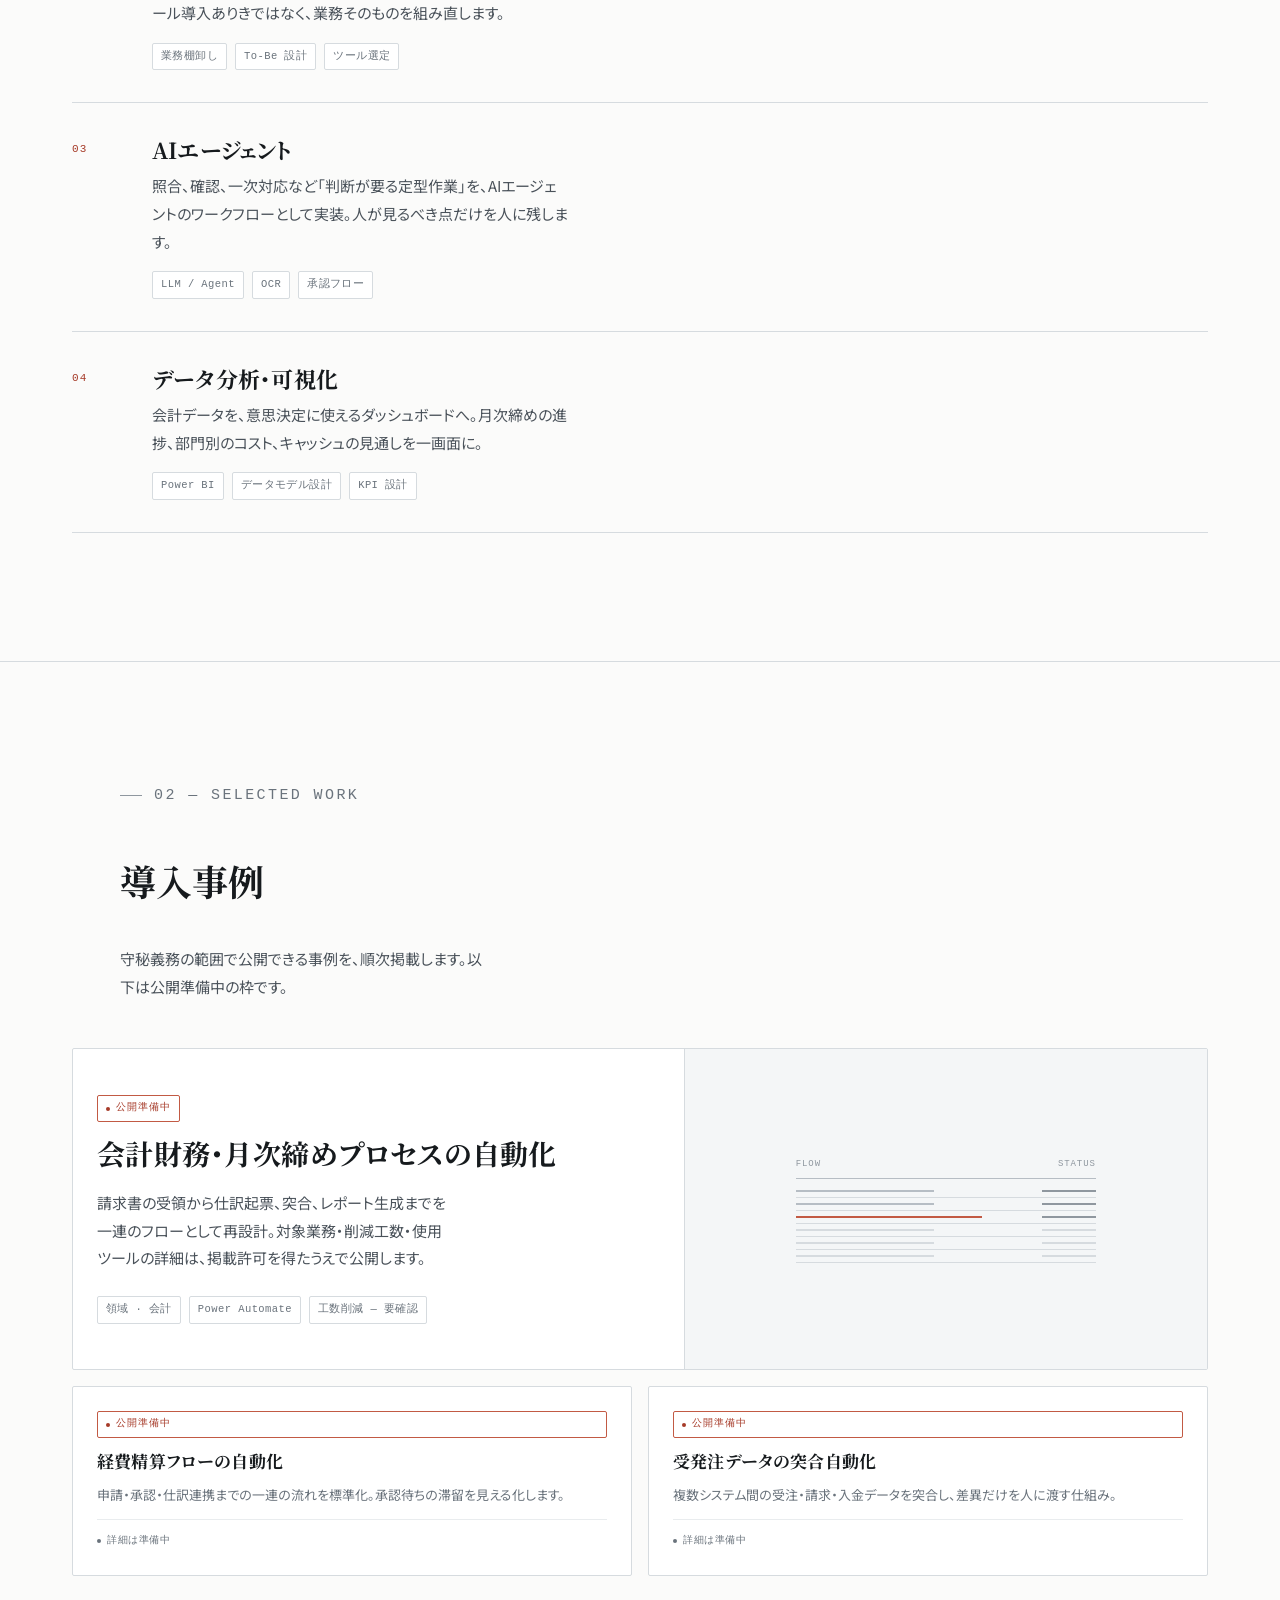
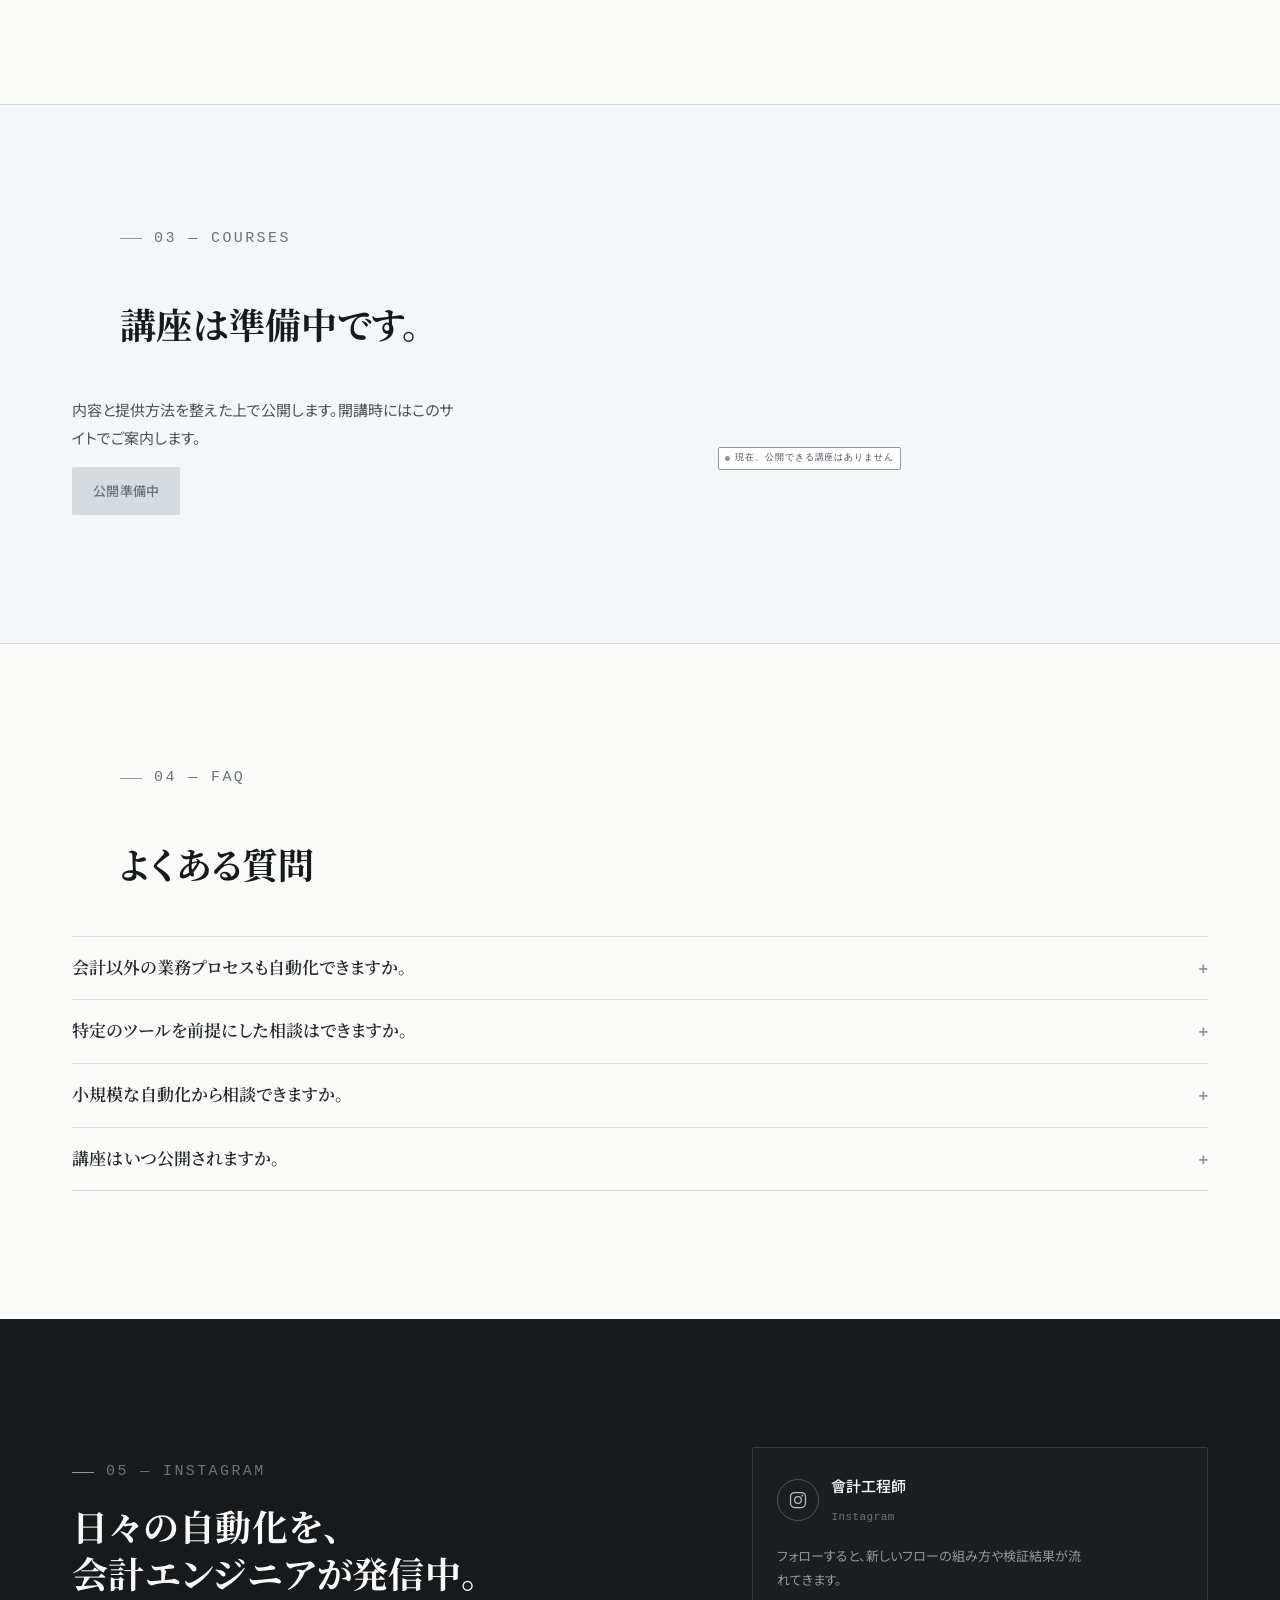
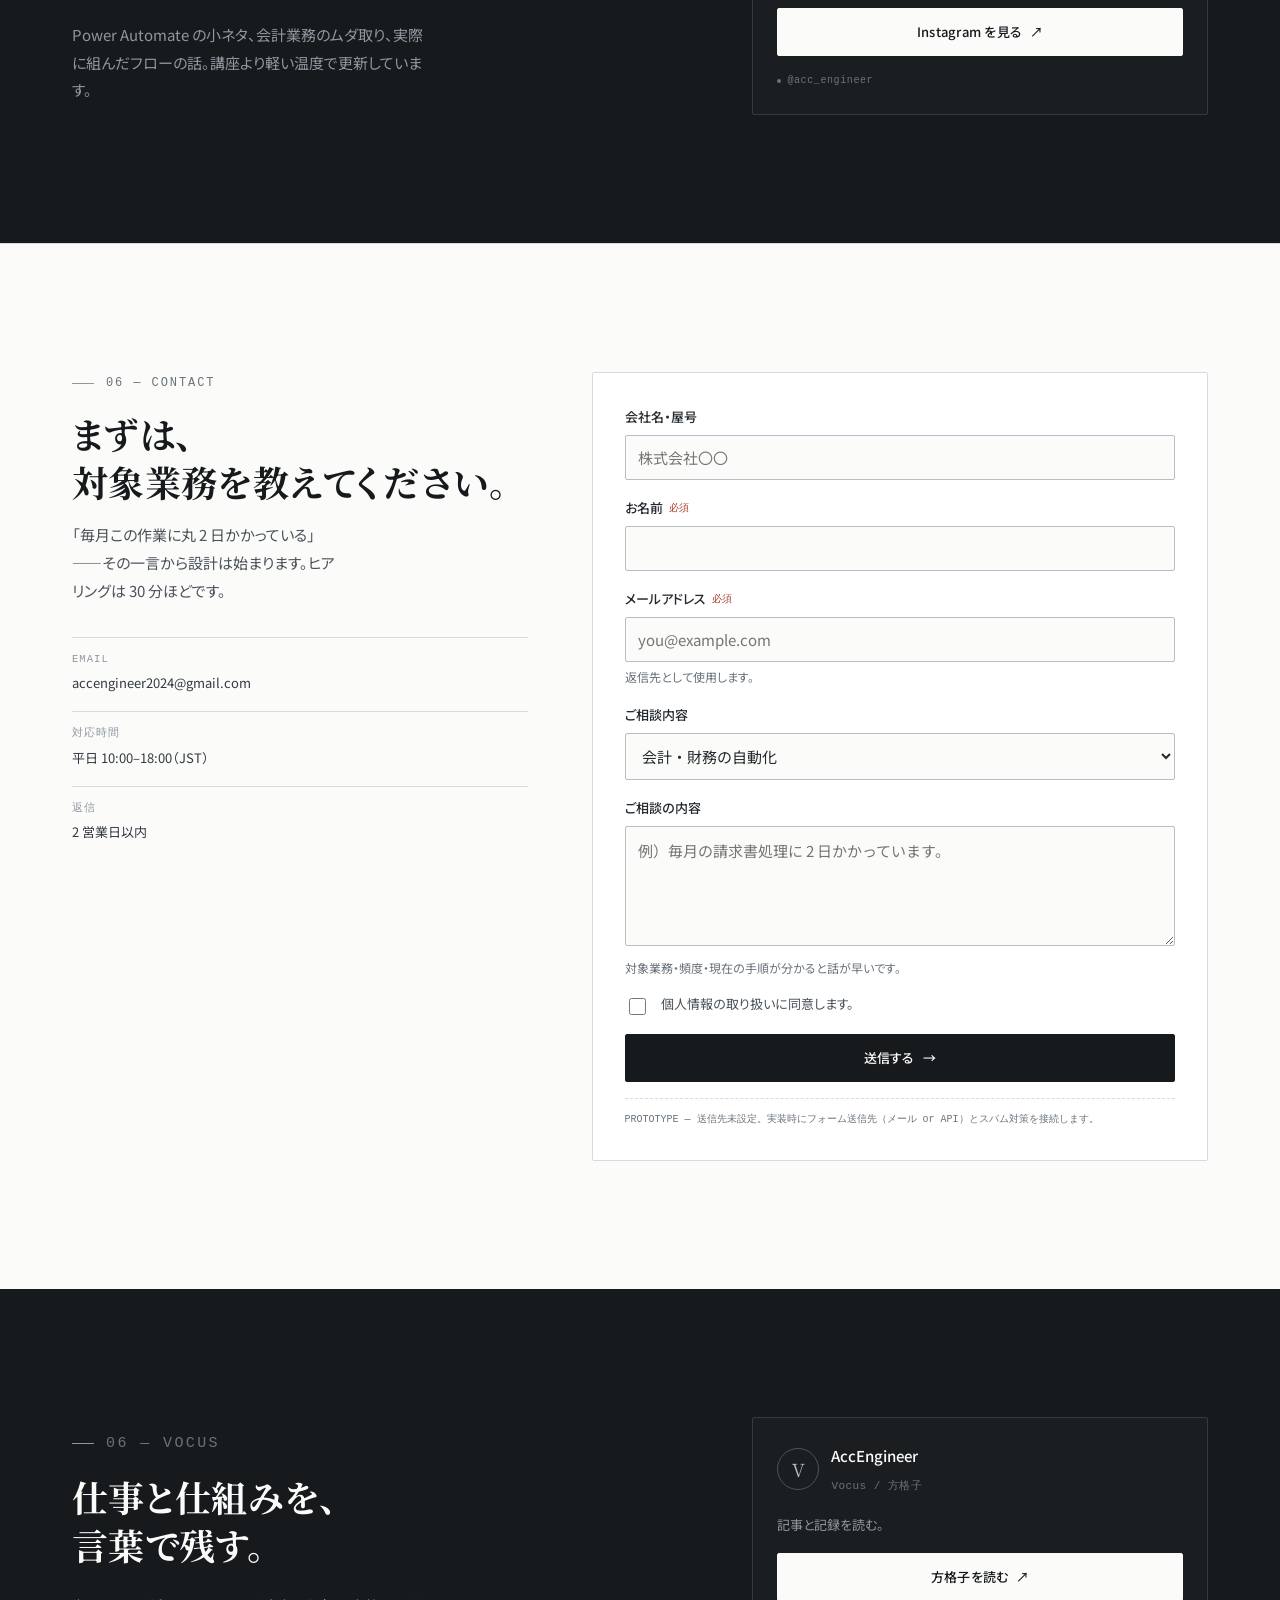
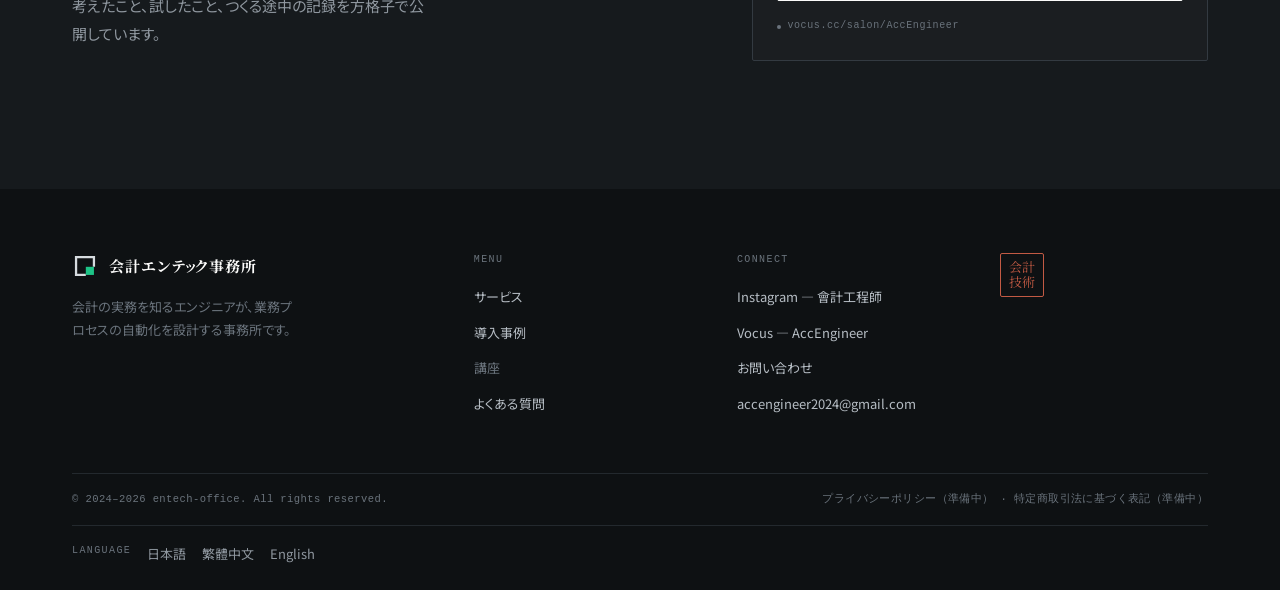
==== commit 769f7b8d: "Add official Instagram and Vocus links" ====
--- a/index.html
+++ b/index.html
@@ -56,7 +56,7 @@
         "データ分析",
         "デジタル転換"
       ],
-      "sameAs": ["https://www.instagram.com/"],
+      "sameAs": ["https://www.instagram.com/acc_engineer/", "https://vocus.cc/salon/AccEngineer"],
       "contactPoint": {
         "@type": "ContactPoint",
         "contactType": "sales",
@@ -469,11 +469,11 @@
           <span class="t" data-l="zh">追蹤後會看到新的流程組法與實測結果。</span>
           <span class="t" data-l="en">Follow to see new flow patterns and how they tested out.</span>
         </p>
-        <a class="btn btn--light" href="https://www.instagram.com/" target="_blank" rel="noopener noreferrer">
+        <a class="btn btn--light" href="https://www.instagram.com/acc_engineer/" target="_blank" rel="noopener noreferrer">
           <span class="t" data-l="ja">Instagram を見る</span><span class="t" data-l="zh">前往 Instagram</span><span class="t" data-l="en">Open Instagram</span>
           <span class="btn__arrow" aria-hidden="true">↗</span>
         </a>
-        <span class="note"><span class="t" data-l="ja">アカウント URL は確定後に差し替え</span><span class="t" data-l="zh">帳號網址待確定後替換</span><span class="t" data-l="en">Account URL to be confirmed</span></span>
+        <span class="note">@acc_engineer</span>
       </div>
     </div>
   </section>
@@ -556,7 +556,45 @@
     </div>
   </section>
 
-</main>
+<!-- ===== Vocus ===== -->
+  <section class="sec sec--dark" id="vocus" aria-labelledby="h-vocus">
+    <div class="wrap ig">
+      <div>
+        <p class="eyebrow" style="color:var(--ink-500)">06 — Vocus</p>
+        <h2 id="h-vocus" style="margin-top:var(--sp-4)">
+          <span class="t" data-l="ja">仕事と仕組みを、<br>言葉で残す。</span>
+          <span class="t" data-l="zh">把工作與系統，<br>寫成文字留下來。</span>
+          <span class="t" data-l="en">Writing down the work<br>behind the systems.</span>
+        </h2>
+        <p style="margin-top:var(--sp-6)">
+          <span class="t" data-l="ja">考えたこと、試したこと、つくる途中の記録を方格子で公開しています。</span>
+          <span class="t" data-l="zh">把思考、實作與正在建構的過程，整理成文章發布在方格子。</span>
+          <span class="t" data-l="en">Notes on ideas, experiments and work in progress are published on Vocus.</span>
+        </p>
+      </div>
+      <div class="ig__card">
+        <div class="ig__row">
+          <span class="ig__avatar" aria-hidden="true" style="font-family:var(--font-serif);font-size:18px">V</span>
+          <span>
+            <span class="ig__name">AccEngineer</span><br>
+            <span class="ig__handle">Vocus / 方格子</span>
+          </span>
+        </div>
+        <p style="font-size:var(--fs-sm);color:var(--ink-400)">
+          <span class="t" data-l="ja">記事と記録を読む。</span>
+          <span class="t" data-l="zh">閱讀文章與過程紀錄。</span>
+          <span class="t" data-l="en">Read the articles and work-in-progress notes.</span>
+        </p>
+        <a class="btn btn--light" href="https://vocus.cc/salon/AccEngineer" target="_blank" rel="noopener noreferrer">
+          <span class="t" data-l="ja">方格子を読む</span><span class="t" data-l="zh">前往方格子</span><span class="t" data-l="en">Open Vocus</span>
+          <span class="btn__arrow" aria-hidden="true">↗</span>
+        </a>
+        <span class="note">vocus.cc/salon/AccEngineer</span>
+      </div>
+    </div>
+  </section>
+
+  </main>
 
 <!-- ===== Footer ===== -->
 <footer class="ftr">
@@ -581,7 +619,8 @@
       <div>
         <h4>Connect</h4>
         <ul>
-          <li><a href="https://www.instagram.com/" target="_blank" rel="noopener noreferrer">Instagram — 會計工程師</a></li>
+          <li><a href="https://www.instagram.com/acc_engineer/" target="_blank" rel="noopener noreferrer">Instagram — 會計工程師</a></li>
+          <li><a href="https://vocus.cc/salon/AccEngineer" target="_blank" rel="noopener noreferrer">Vocus — AccEngineer</a></li>
           <li><a href="#contact"><span class="t" data-l="ja">お問い合わせ</span><span class="t" data-l="zh">聯絡我們</span><span class="t" data-l="en">Contact</span></a></li>
           <li><a href="mailto:accengineer2024@gmail.com">accengineer2024@gmail.com</a></li>
         </ul>
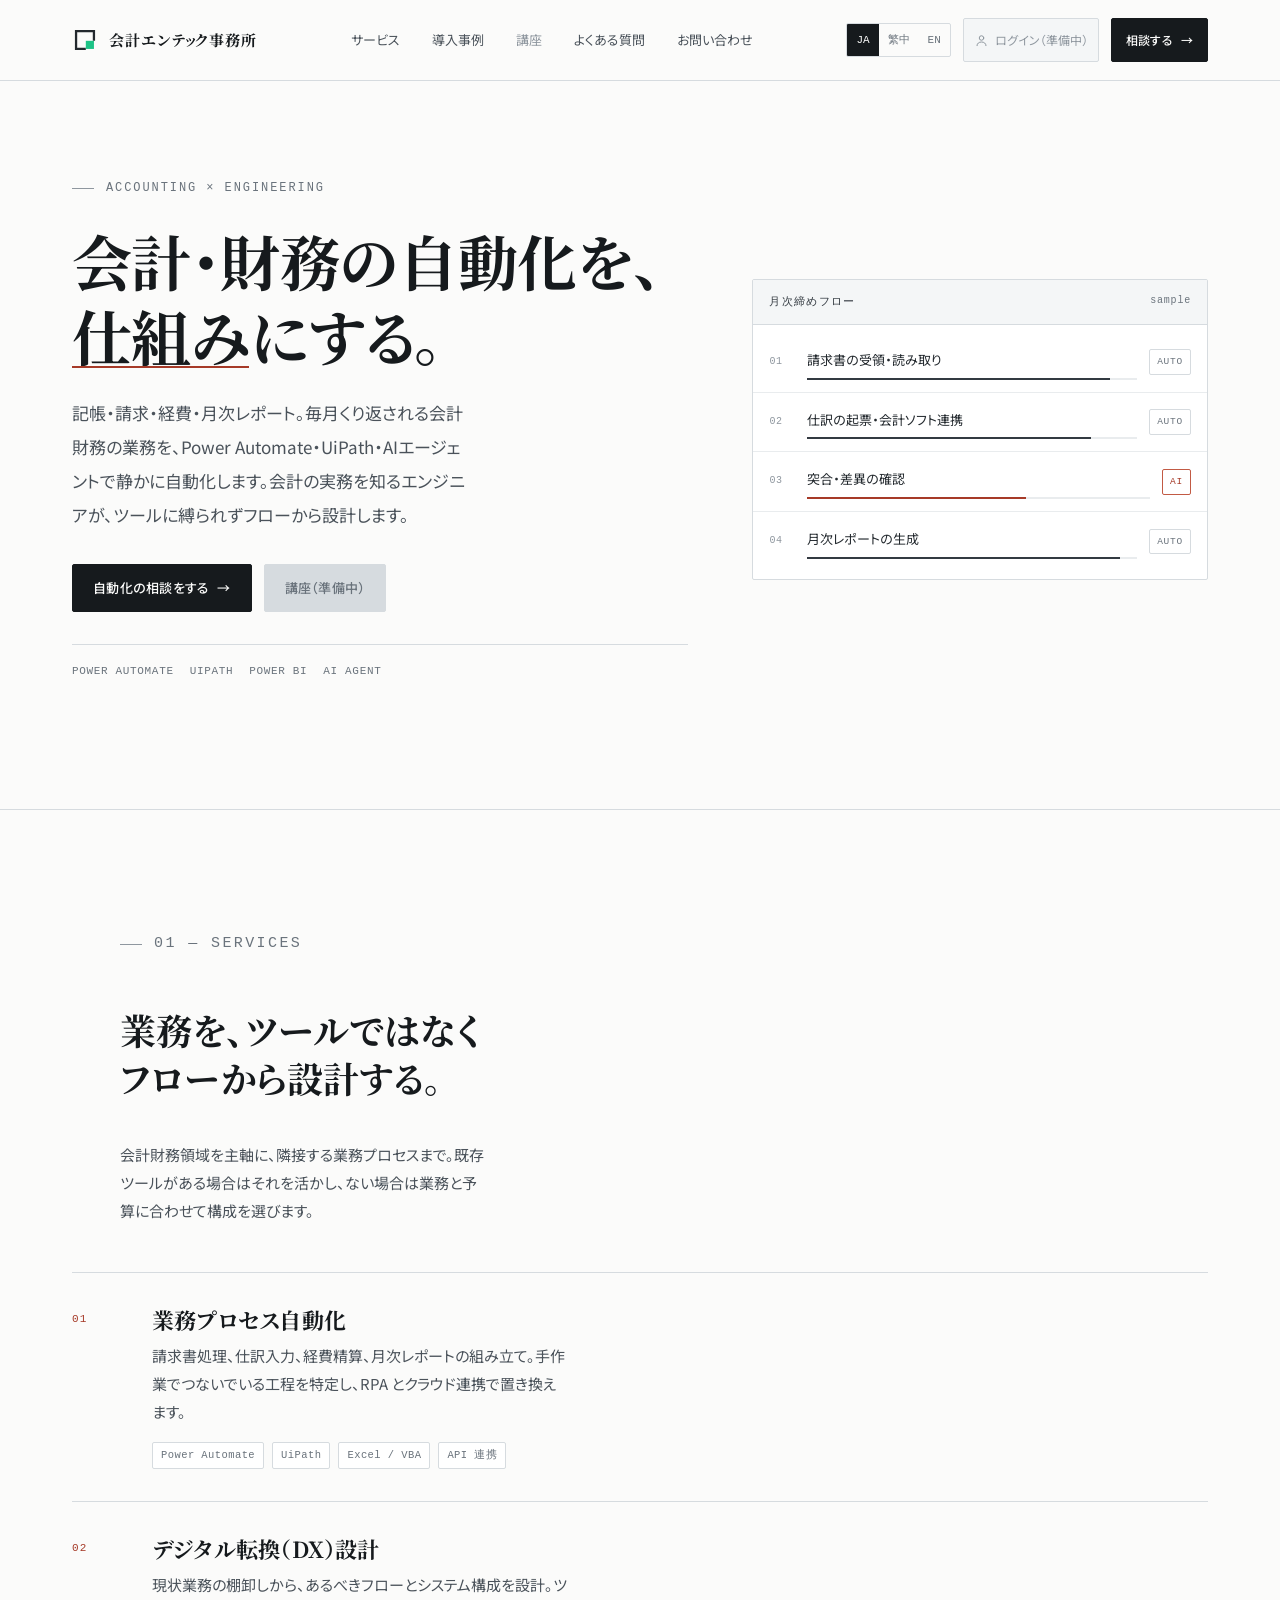
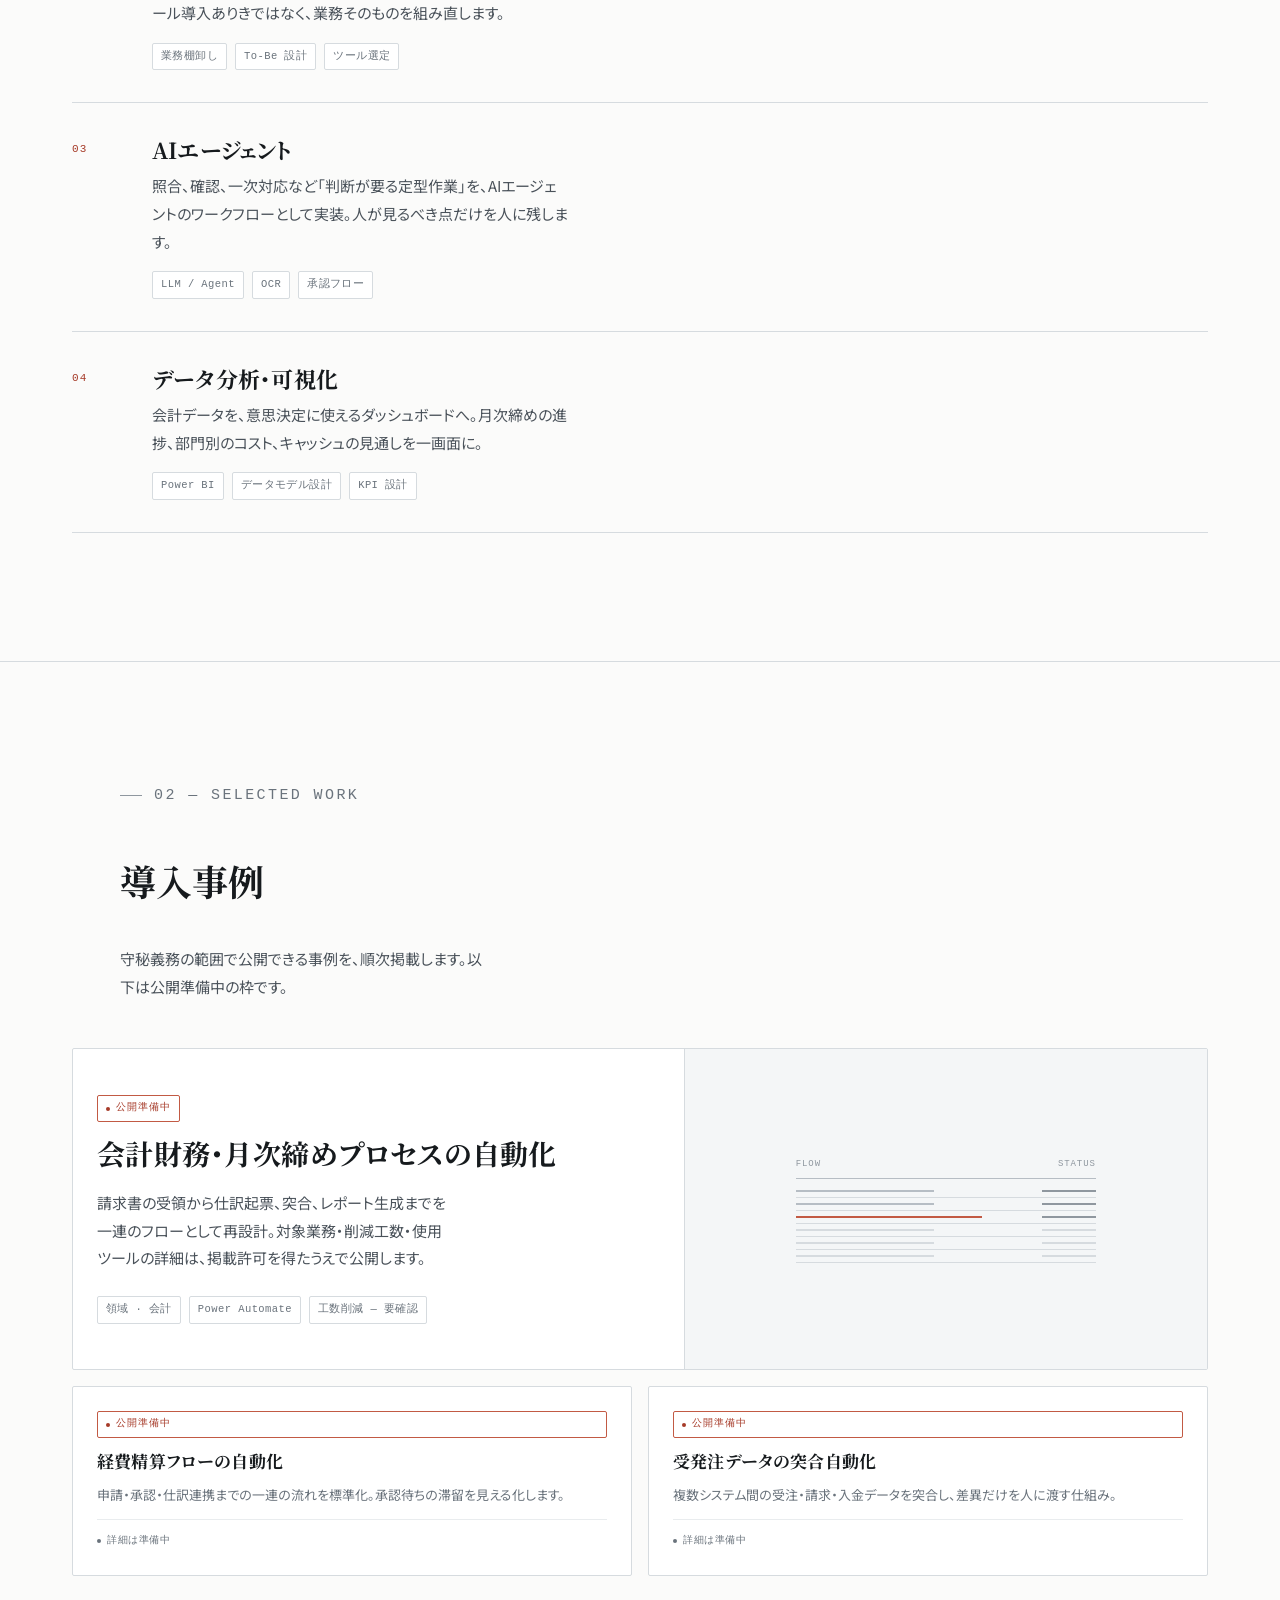
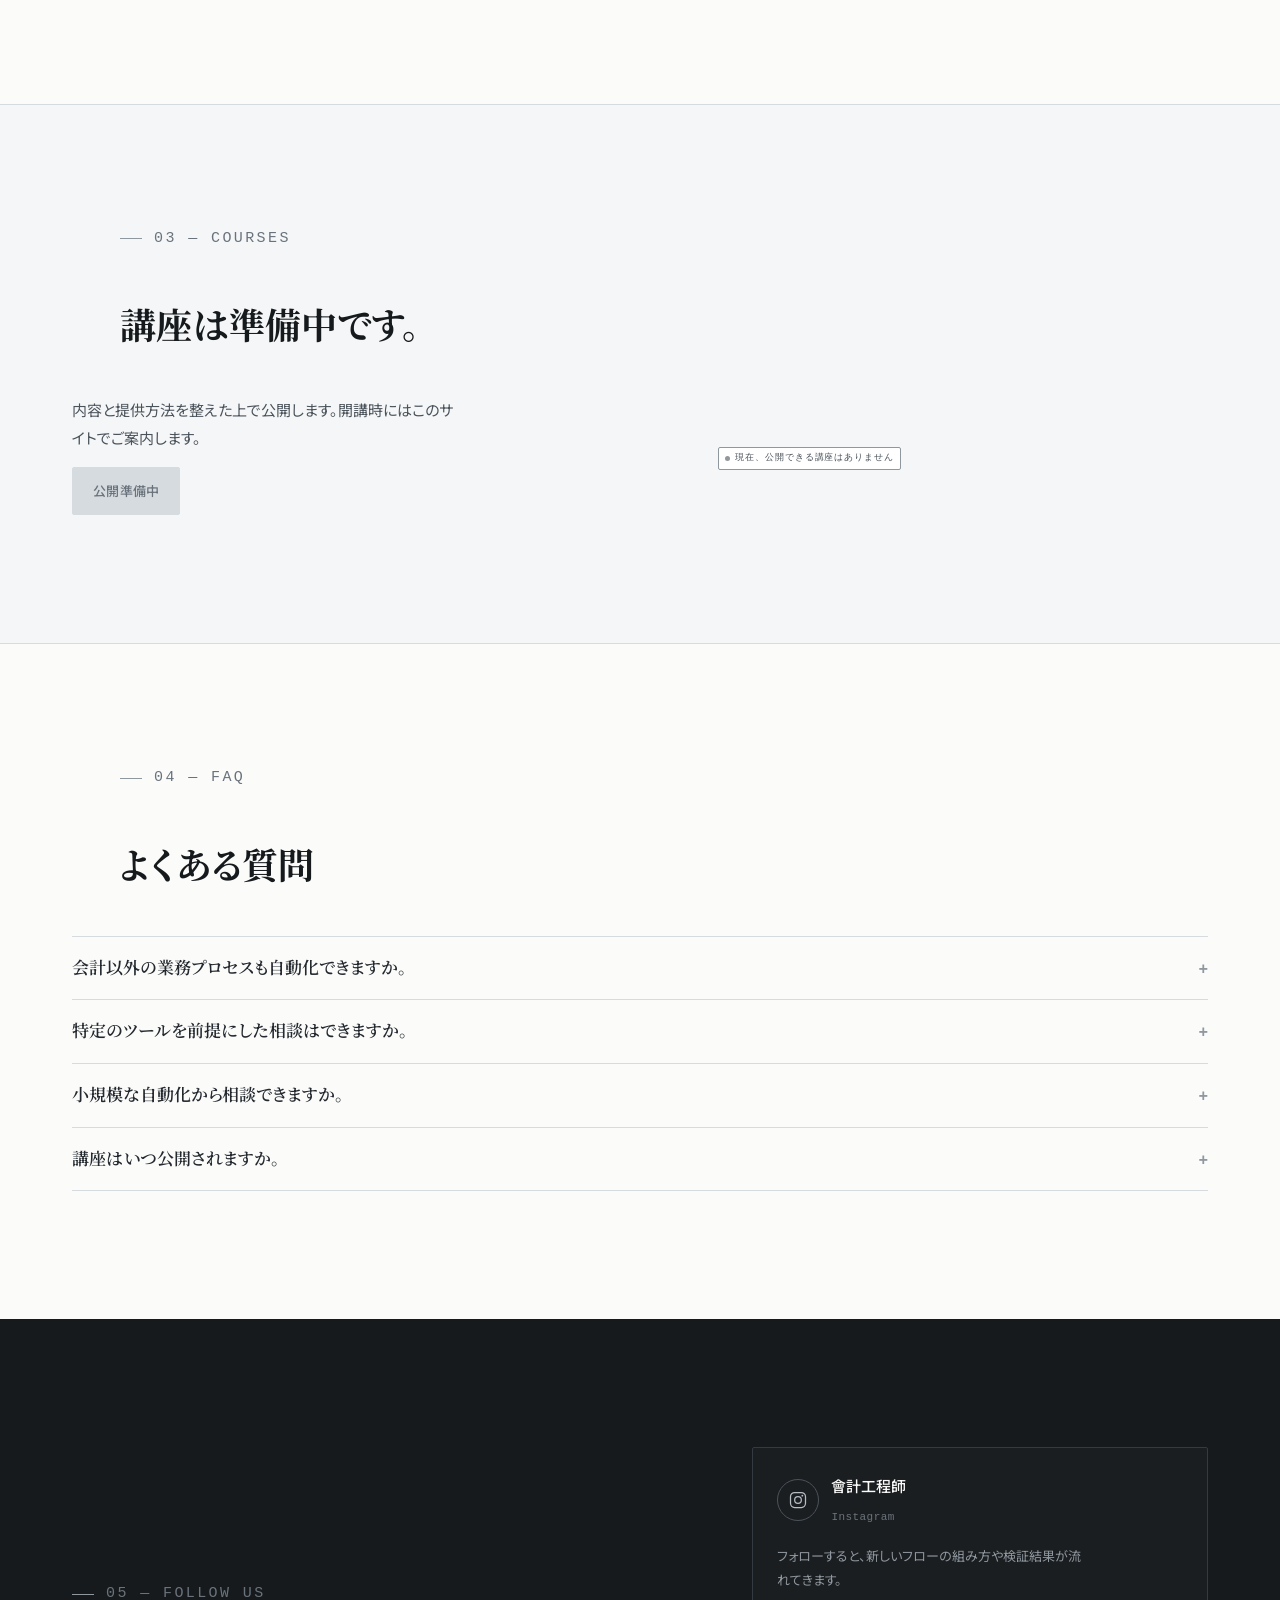
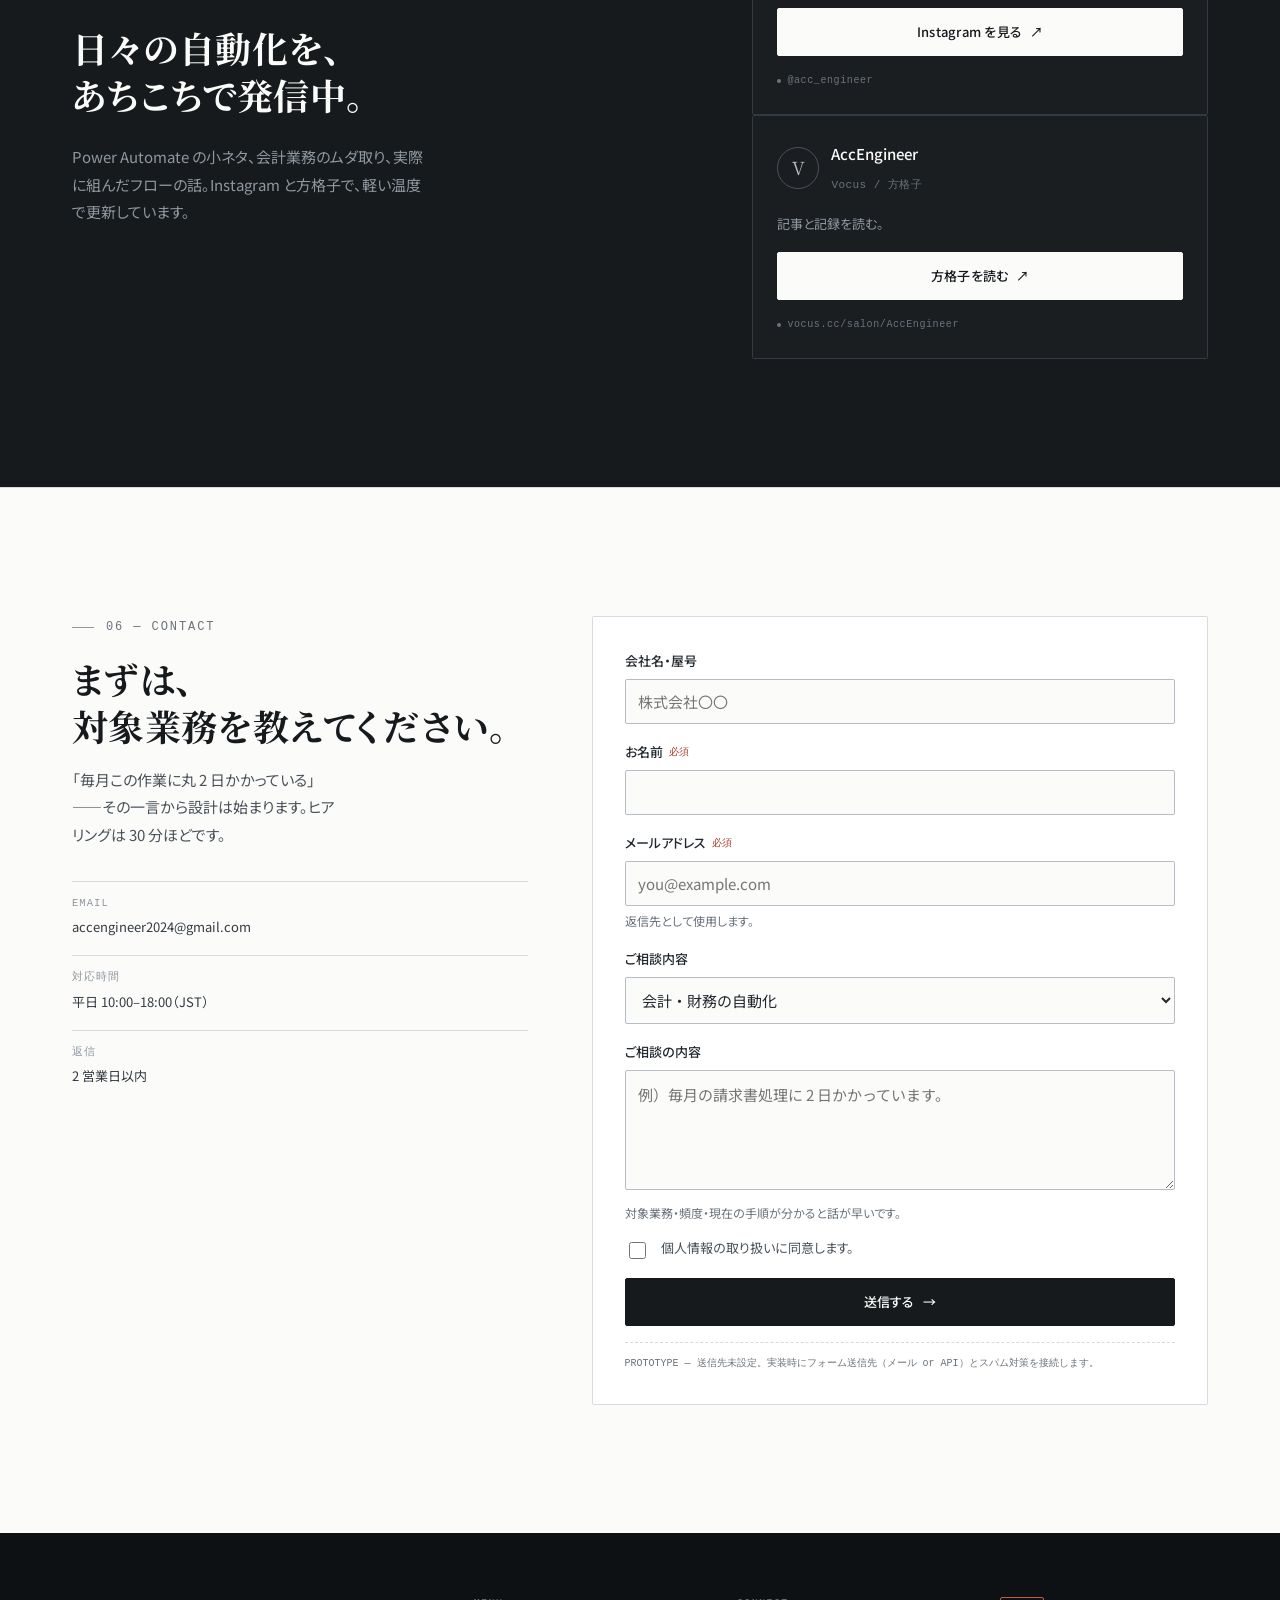
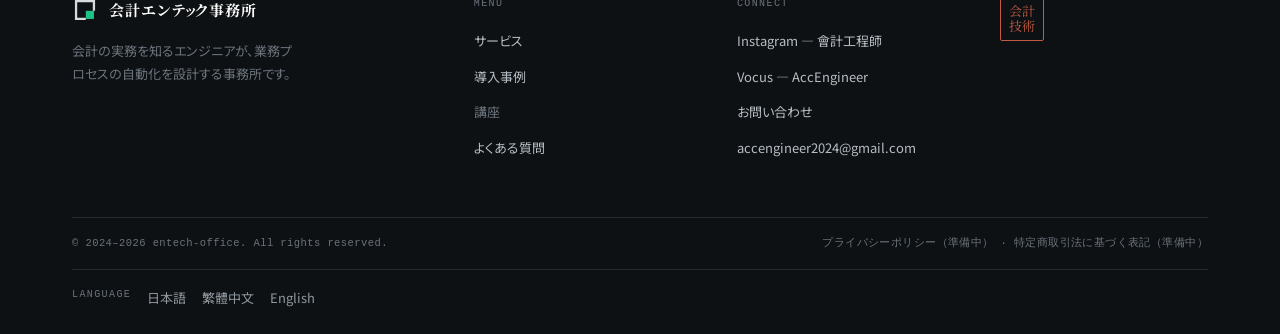
==== commit 94bd1726: "Merge Vocus into Follow Us section" ====
--- a/index.html
+++ b/index.html
@@ -445,18 +445,19 @@
   </section>
 
   <!-- ===== Instagram ===== -->
-  <section class="sec sec--dark" aria-labelledby="h-ig">
+  <section class="sec sec--dark" aria-labelledby="h-follow">
     <div class="wrap ig">
       <div>
-        <p class="eyebrow" style="color:var(--ink-500)">05 — Instagram</p>
-        <h2 id="h-ig" style="margin-top:var(--sp-4)">
-          <span class="t" data-l="ja">日々の自動化を、<br>会計エンジニアが発信中。</span>
-          <span class="t" data-l="zh">日常的自動化，<br>由會計工程師持續分享。</span>
-          <span class="t" data-l="en">Everyday automation,<br>posted by an accounting engineer.</span>
+        <p class="eyebrow" style="color:var(--ink-500)">05 — Follow Us</p>
+        <h2 id="h-follow" style="margin-top:var(--sp-4)">
+          <span class="t" data-l="ja">日々の自動化を、<br>あちこちで発信中。</span>
+          <span class="t" data-l="zh">自動化的日常，<br>在不同地方持續分享。</span>
+          <span class="t" data-l="en">Automation notes,<br>shared in more than one place.</span>
         </h2>
-        <p style="margin-top:var(--sp-6)"><span class="t" data-l="ja">Power Automate の小ネタ、会計業務のムダ取り、実際に組んだフローの話。講座より軽い温度で更新しています。</span><span class="t" data-l="zh">Power Automate 小技巧、會計流程的浪費排查、實際組過的流程。比課程更輕鬆的頻率在更新。</span><span class="t" data-l="en">Small Power Automate tips, waste found in accounting workflows, flows actually built. Lighter and more frequent than the courses.</span></p>
-      </div>
-      <div class="ig__card">
+        <p style="margin-top:var(--sp-6)"><span class="t" data-l="ja">Power Automate の小ネタ、会計業務のムダ取り、実際に組んだフローの話。Instagram と方格子で、軽い温度で更新しています。</span><span class="t" data-l="zh">Power Automate 小技巧、會計流程的浪費排查、實際組過的流程。在 Instagram 與方格子，以更輕鬆的頻率持續更新。</span><span class="t" data-l="en">Small Power Automate tips, waste found in accounting workflows, and flows actually built — shared on Instagram and Vocus.</span></p>
+      </div>
+      <div class="social-cards">
+        <article class="ig__card">
         <div class="ig__row">
           <span class="ig__avatar" aria-hidden="true"><svg width="20" height="20"><use href="#ig"/></svg></span>
           <span>
@@ -474,6 +475,26 @@
           <span class="btn__arrow" aria-hidden="true">↗</span>
         </a>
         <span class="note">@acc_engineer</span>
+        </article>
+        <article class="ig__card">
+          <div class="ig__row">
+            <span class="ig__avatar" aria-hidden="true" style="font-family:var(--font-serif);font-size:18px">V</span>
+            <span>
+              <span class="ig__name">AccEngineer</span><br>
+              <span class="ig__handle">Vocus / 方格子</span>
+            </span>
+          </div>
+          <p style="font-size:var(--fs-sm);color:var(--ink-400)">
+            <span class="t" data-l="ja">記事と記録を読む。</span>
+            <span class="t" data-l="zh">閱讀文章與過程紀錄。</span>
+            <span class="t" data-l="en">Read the articles and work-in-progress notes.</span>
+          </p>
+          <a class="btn btn--light" href="https://vocus.cc/salon/AccEngineer" target="_blank" rel="noopener noreferrer">
+            <span class="t" data-l="ja">方格子を読む</span><span class="t" data-l="zh">前往方格子</span><span class="t" data-l="en">Open Vocus</span>
+            <span class="btn__arrow" aria-hidden="true">↗</span>
+          </a>
+          <span class="note">vocus.cc/salon/AccEngineer</span>
+        </article>
       </div>
     </div>
   </section>
@@ -556,43 +577,6 @@
     </div>
   </section>
 
-<!-- ===== Vocus ===== -->
-  <section class="sec sec--dark" id="vocus" aria-labelledby="h-vocus">
-    <div class="wrap ig">
-      <div>
-        <p class="eyebrow" style="color:var(--ink-500)">06 — Vocus</p>
-        <h2 id="h-vocus" style="margin-top:var(--sp-4)">
-          <span class="t" data-l="ja">仕事と仕組みを、<br>言葉で残す。</span>
-          <span class="t" data-l="zh">把工作與系統，<br>寫成文字留下來。</span>
-          <span class="t" data-l="en">Writing down the work<br>behind the systems.</span>
-        </h2>
-        <p style="margin-top:var(--sp-6)">
-          <span class="t" data-l="ja">考えたこと、試したこと、つくる途中の記録を方格子で公開しています。</span>
-          <span class="t" data-l="zh">把思考、實作與正在建構的過程，整理成文章發布在方格子。</span>
-          <span class="t" data-l="en">Notes on ideas, experiments and work in progress are published on Vocus.</span>
-        </p>
-      </div>
-      <div class="ig__card">
-        <div class="ig__row">
-          <span class="ig__avatar" aria-hidden="true" style="font-family:var(--font-serif);font-size:18px">V</span>
-          <span>
-            <span class="ig__name">AccEngineer</span><br>
-            <span class="ig__handle">Vocus / 方格子</span>
-          </span>
-        </div>
-        <p style="font-size:var(--fs-sm);color:var(--ink-400)">
-          <span class="t" data-l="ja">記事と記録を読む。</span>
-          <span class="t" data-l="zh">閱讀文章與過程紀錄。</span>
-          <span class="t" data-l="en">Read the articles and work-in-progress notes.</span>
-        </p>
-        <a class="btn btn--light" href="https://vocus.cc/salon/AccEngineer" target="_blank" rel="noopener noreferrer">
-          <span class="t" data-l="ja">方格子を読む</span><span class="t" data-l="zh">前往方格子</span><span class="t" data-l="en">Open Vocus</span>
-          <span class="btn__arrow" aria-hidden="true">↗</span>
-        </a>
-        <span class="note">vocus.cc/salon/AccEngineer</span>
-      </div>
-    </div>
-  </section>
 
   </main>
 
